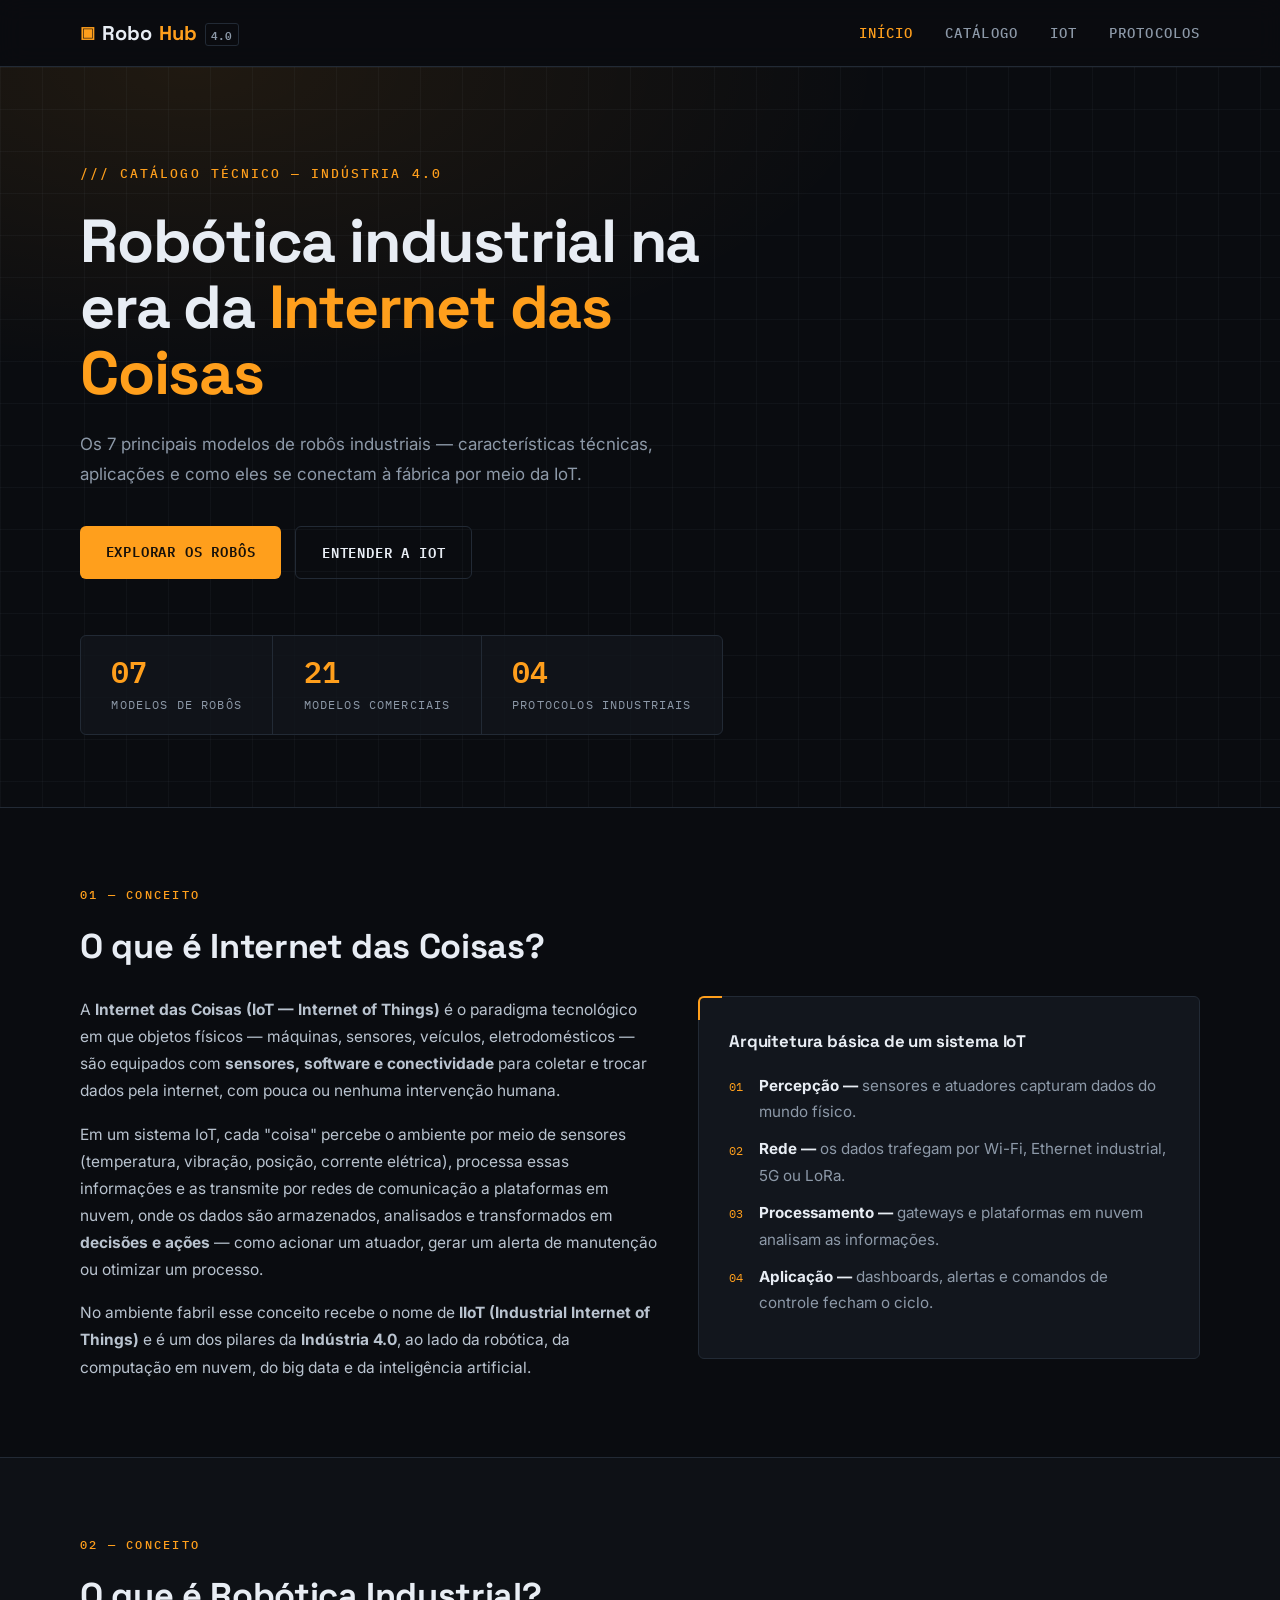
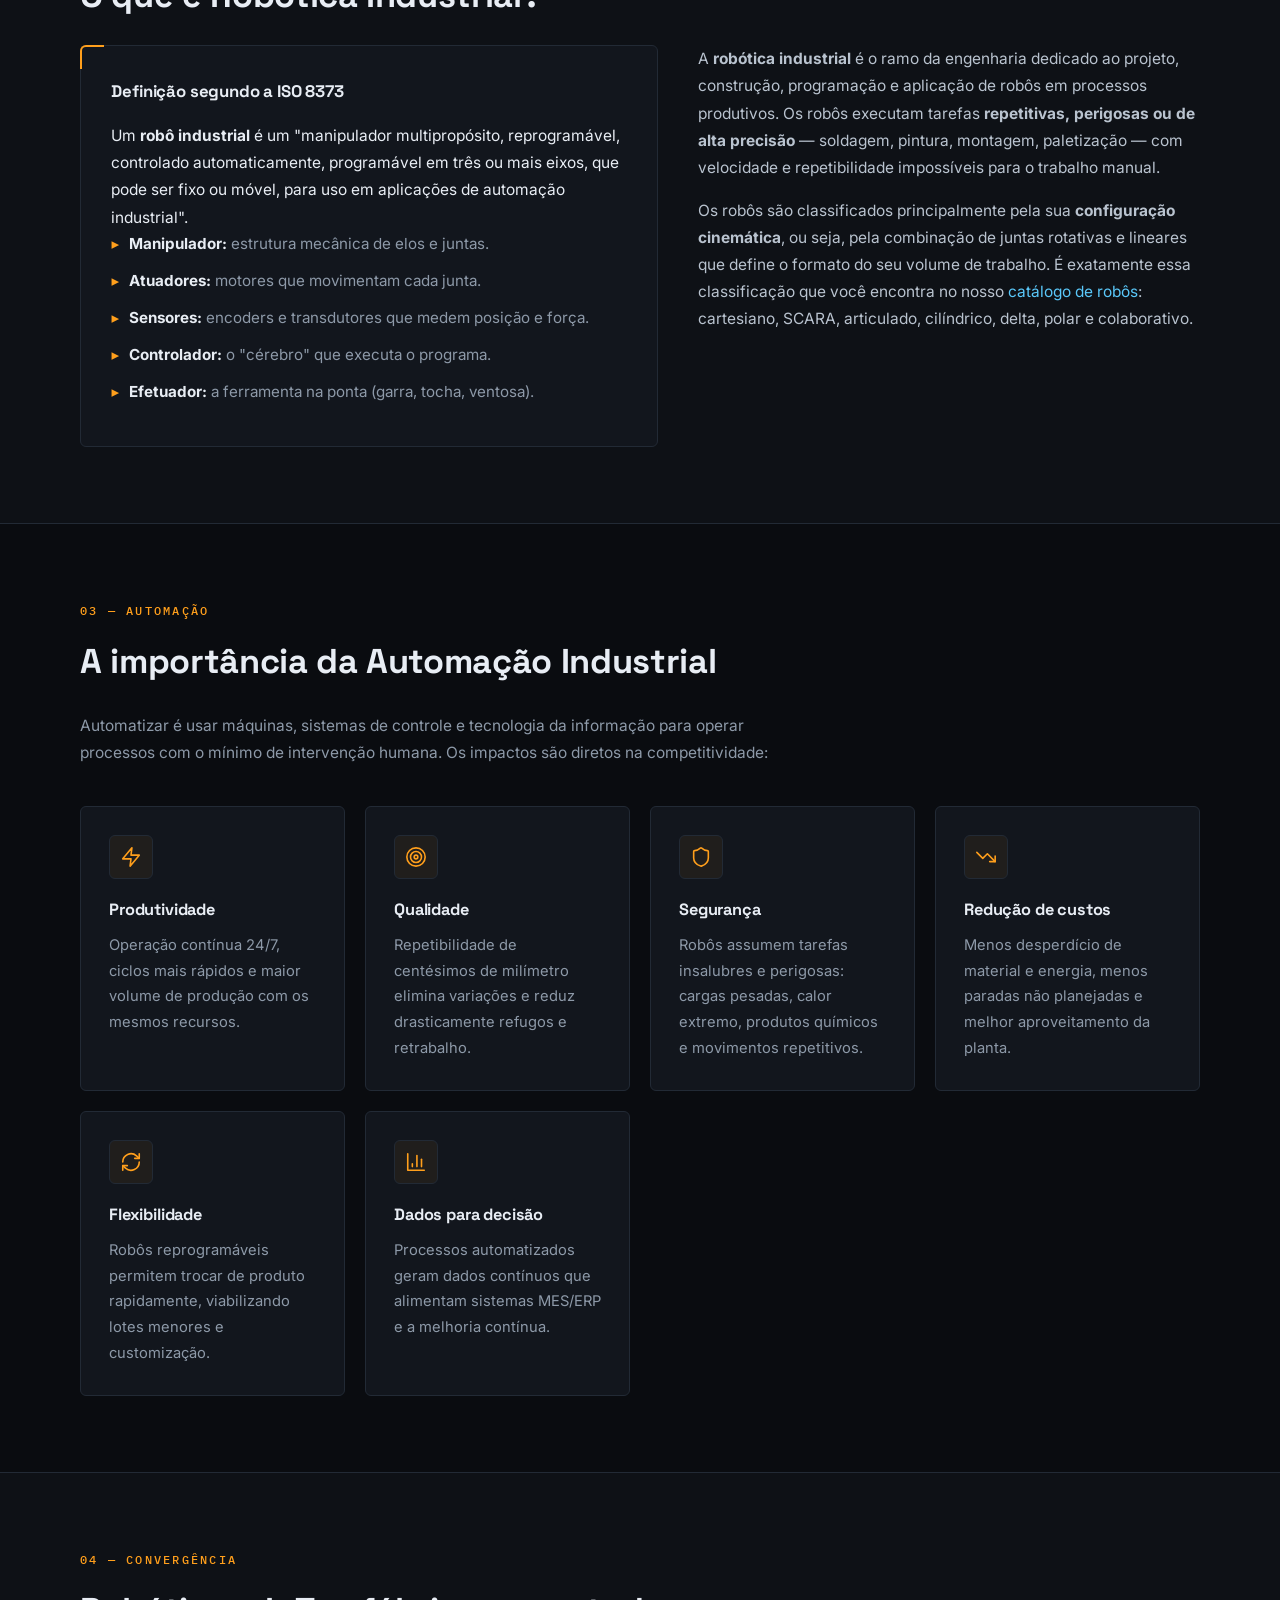
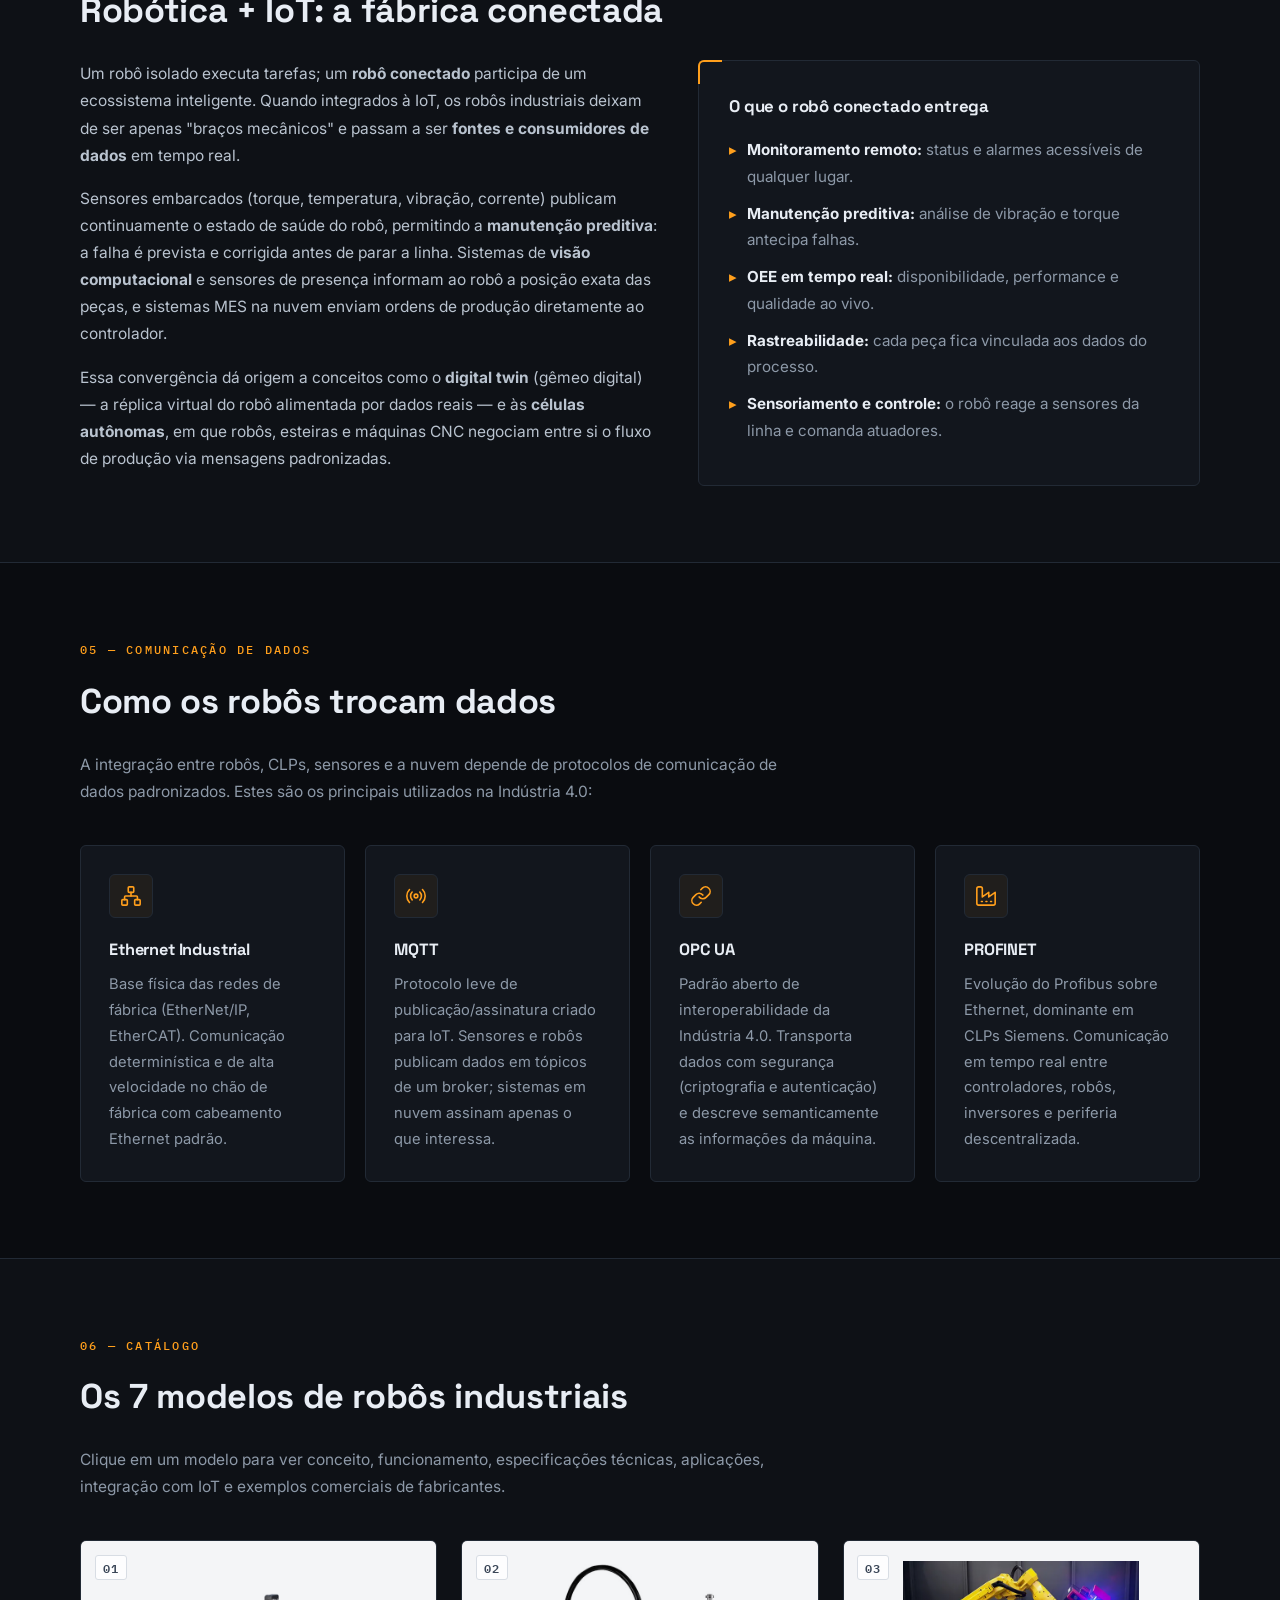
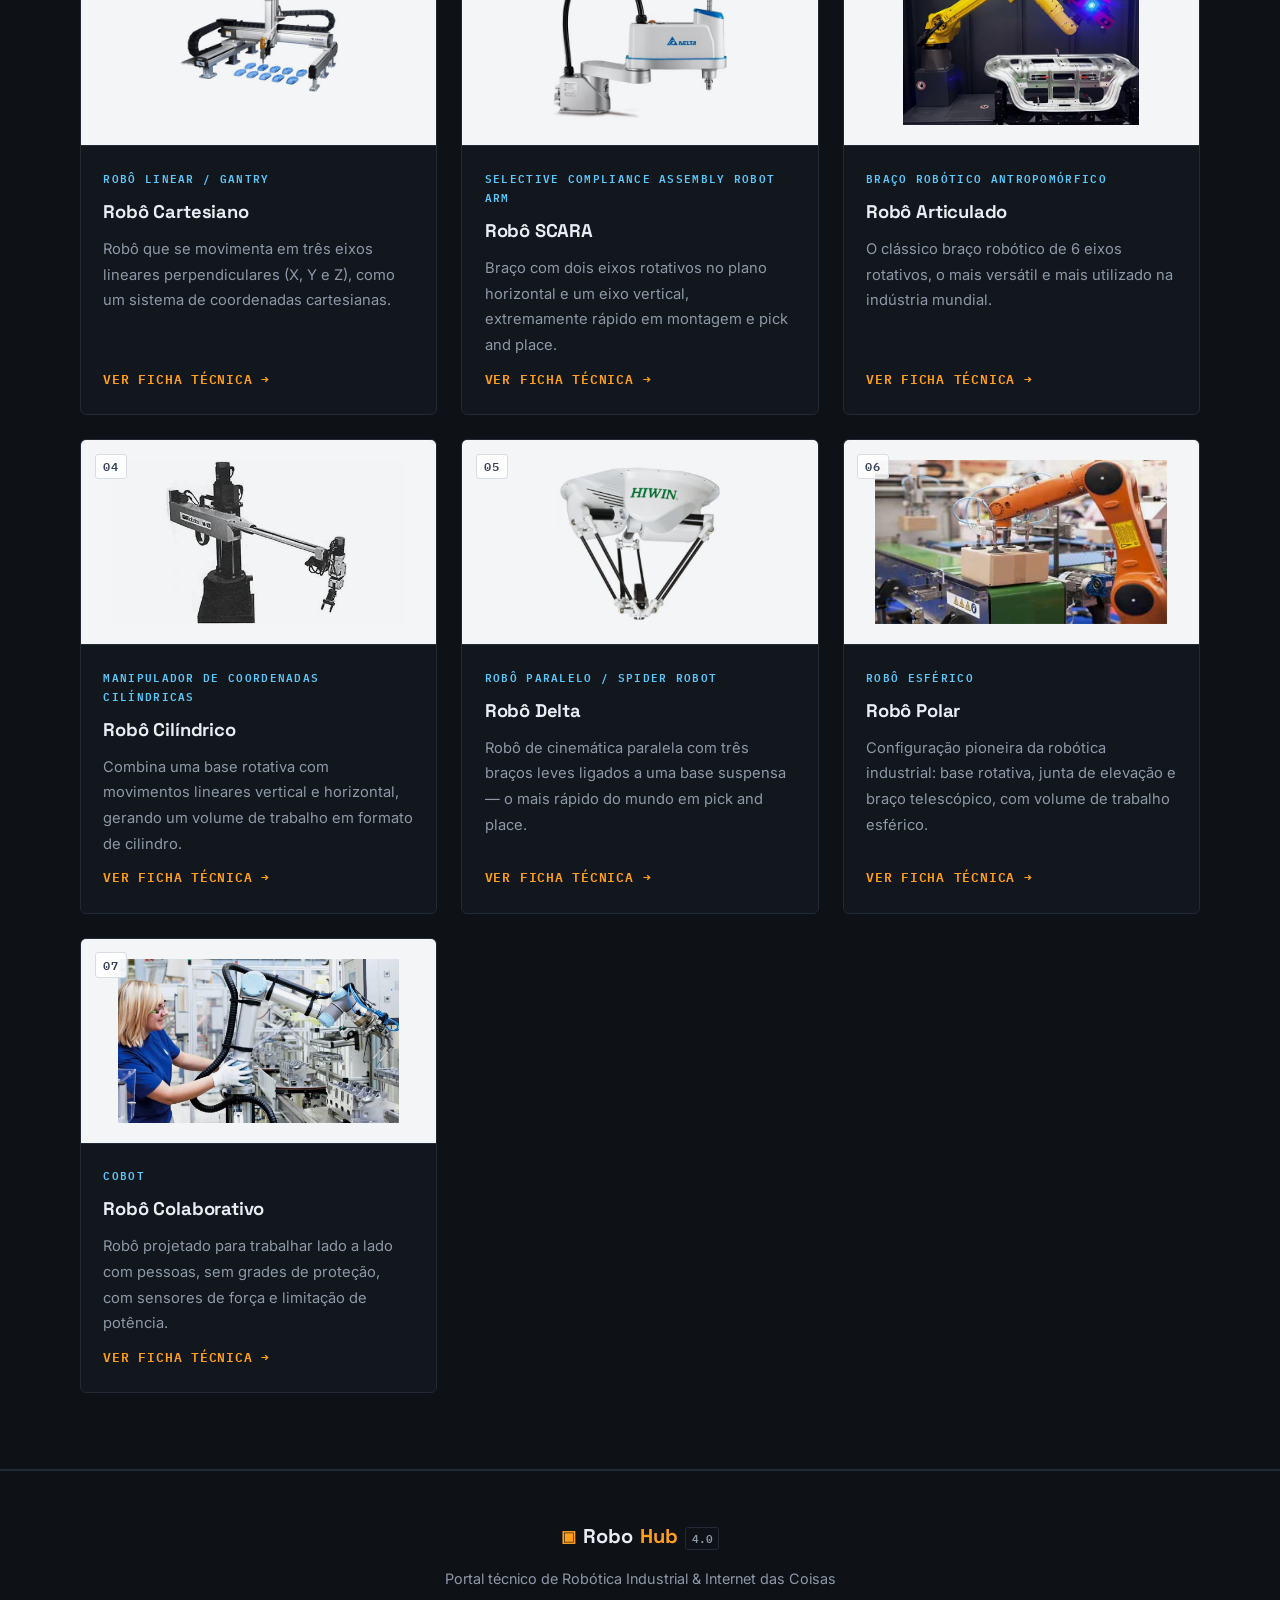
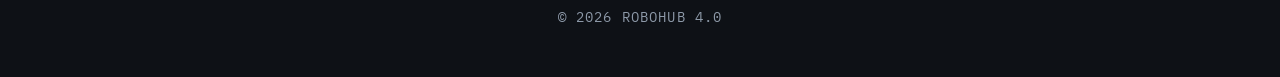
==== index.html @ 35e83444 "Add files via upload" ====
<!DOCTYPE html>
<html lang="pt-BR">
<head>
  <meta charset="UTF-8" />
  <meta name="viewport" content="width=device-width, initial-scale=1.0" />
  <meta name="description" content="Portal técnico e educativo sobre robôs industriais e Internet das Coisas (IoT) na Indústria 4.0." />
  <title>RoboHub 4.0 — Robótica Industrial &amp; IoT</title>
  <link rel="icon" href="data:image/svg+xml,<svg xmlns=%22http://www.w3.org/2000/svg%22 viewBox=%220 0 100 100%22><rect x=%2215%22 y=%2225%22 width=%2270%22 height=%2255%22 rx=%2210%22 fill=%22%23ff9f1c%22/><circle cx=%2238%22 cy=%2250%22 r=%228%22 fill=%22%230a0c10%22/><circle cx=%2262%22 cy=%2250%22 r=%228%22 fill=%22%230a0c10%22/><rect x=%2247%22 y=%2210%22 width=%226%22 height=%2215%22 fill=%22%23ff9f1c%22/></svg>" />
  <!-- Tipografia do projeto: Space Grotesk (títulos), Inter (texto), IBM Plex Mono (rótulos técnicos) -->
  <link rel="preconnect" href="https://fonts.googleapis.com" />
  <link rel="preconnect" href="https://fonts.gstatic.com" crossorigin />
  <link href="https://fonts.googleapis.com/css2?family=Space+Grotesk:wght@400;500;600;700&family=Inter:wght@400;500;600;700&family=IBM+Plex+Mono:wght@400;500;600&display=swap" rel="stylesheet" />
  <link rel="stylesheet" href="css/style.css" />
</head>
<body>

  <!-- ===== CABEÇALHO / MENU DE NAVEGAÇÃO ===== -->
  <header class="cabecalho">
    <nav class="nav container">
      <a href="index.html" class="logo"><span class="logo-marca">▣</span> Robo<span>Hub</span><em>4.0</em></a>

      <!-- Botão hambúrguer exibido apenas no mobile (controlado pelo JS) -->
      <button class="nav-toggle" id="navToggle" aria-label="Abrir menu" aria-expanded="false">
        <span></span><span></span><span></span>
      </button>

      <ul class="nav-lista" id="navLista">
        <li><a href="index.html" class="ativo">Início</a></li>
        <li><a href="robos.html">Catálogo</a></li>
        <li><a href="index.html#iot">IoT</a></li>
        <li><a href="index.html#protocolos">Protocolos</a></li>
      </ul>
    </nav>
  </header>

  <!-- ===== HERO ===== -->
  <section class="hero">
    <div class="container hero-conteudo revelar">
      <p class="hero-tag">/// catálogo técnico — indústria 4.0</p>
      <h1>Robótica industrial na era da <span>Internet das Coisas</span></h1>
      <p class="hero-texto">
        Os 7 principais modelos de robôs industriais — características técnicas,
        aplicações e como eles se conectam à fábrica por meio da IoT.
      </p>
      <div class="hero-botoes">
        <a href="robos.html" class="botao">Explorar os robôs</a>
        <a href="#iot" class="botao botao-vazado">Entender a IoT</a>
      </div>

      <!-- Contadores animados via JavaScript -->
      <div class="hero-numeros">
        <div class="numero-item">
          <strong><span class="contador" data-alvo="7">0</span></strong>
          <span>modelos de robôs</span>
        </div>
        <div class="numero-item">
          <strong><span class="contador" data-alvo="21">0</span></strong>
          <span>modelos comerciais</span>
        </div>
        <div class="numero-item">
          <strong><span class="contador" data-alvo="4">0</span></strong>
          <span>protocolos industriais</span>
        </div>
      </div>
    </div>
  </section>

  <main>
    <!-- ===== 1. CONCEITO DE IOT ===== -->
    <section class="secao" id="iot">
      <div class="container">
        <p class="kicker revelar">01 — conceito</p>
        <h2 class="secao-titulo revelar">O que é Internet das Coisas?</h2>
        <div class="grade-2 revelar">
          <div class="cartao-texto">
            <p>
              A <strong>Internet das Coisas (IoT — Internet of Things)</strong> é o paradigma
              tecnológico em que objetos físicos — máquinas, sensores, veículos, eletrodomésticos —
              são equipados com <strong>sensores, software e conectividade</strong> para coletar e
              trocar dados pela internet, com pouca ou nenhuma intervenção humana.
            </p>
            <p>
              Em um sistema IoT, cada "coisa" percebe o ambiente por meio de sensores
              (temperatura, vibração, posição, corrente elétrica), processa essas informações e as
              transmite por redes de comunicação a plataformas em nuvem, onde os dados são
              armazenados, analisados e transformados em <strong>decisões e ações</strong> — como
              acionar um atuador, gerar um alerta de manutenção ou otimizar um processo.
            </p>
            <p>
              No ambiente fabril esse conceito recebe o nome de <strong>IIoT (Industrial Internet
              of Things)</strong> e é um dos pilares da <strong>Indústria 4.0</strong>, ao lado da
              robótica, da computação em nuvem, do big data e da inteligência artificial.
            </p>
          </div>
          <div class="cartao-destaque">
            <h3>Arquitetura básica de um sistema IoT</h3>
            <ol class="lista-passos">
              <li><strong>Percepção —</strong> sensores e atuadores capturam dados do mundo físico.</li>
              <li><strong>Rede —</strong> os dados trafegam por Wi-Fi, Ethernet industrial, 5G ou LoRa.</li>
              <li><strong>Processamento —</strong> gateways e plataformas em nuvem analisam as informações.</li>
              <li><strong>Aplicação —</strong> dashboards, alertas e comandos de controle fecham o ciclo.</li>
            </ol>
          </div>
        </div>
      </div>
    </section>

    <!-- ===== 2. CONCEITO DE ROBÓTICA INDUSTRIAL ===== -->
    <section class="secao secao-alt" id="robotica">
      <div class="container">
        <p class="kicker revelar">02 — conceito</p>
        <h2 class="secao-titulo revelar">O que é Robótica Industrial?</h2>
        <div class="grade-2 revelar">
          <div class="cartao-destaque">
            <h3>Definição segundo a ISO 8373</h3>
            <p>
              Um <strong>robô industrial</strong> é um "manipulador multipropósito, reprogramável,
              controlado automaticamente, programável em três ou mais eixos, que pode ser fixo ou
              móvel, para uso em aplicações de automação industrial".
            </p>
            <ul class="lista-marcada">
              <li><strong>Manipulador:</strong> estrutura mecânica de elos e juntas.</li>
              <li><strong>Atuadores:</strong> motores que movimentam cada junta.</li>
              <li><strong>Sensores:</strong> encoders e transdutores que medem posição e força.</li>
              <li><strong>Controlador:</strong> o "cérebro" que executa o programa.</li>
              <li><strong>Efetuador:</strong> a ferramenta na ponta (garra, tocha, ventosa).</li>
            </ul>
          </div>
          <div class="cartao-texto">
            <p>
              A <strong>robótica industrial</strong> é o ramo da engenharia dedicado ao projeto,
              construção, programação e aplicação de robôs em processos produtivos. Os robôs
              executam tarefas <strong>repetitivas, perigosas ou de alta precisão</strong> —
              soldagem, pintura, montagem, paletização — com velocidade e repetibilidade
              impossíveis para o trabalho manual.
            </p>
            <p>
              Os robôs são classificados principalmente pela sua <strong>configuração
              cinemática</strong>, ou seja, pela combinação de juntas rotativas e lineares que
              define o formato do seu volume de trabalho. É exatamente essa classificação que
              você encontra no nosso <a href="robos.html">catálogo de robôs</a>: cartesiano,
              SCARA, articulado, cilíndrico, delta, polar e colaborativo.
            </p>
          </div>
        </div>
      </div>
    </section>

    <!-- ===== 3. IMPORTÂNCIA DA AUTOMAÇÃO INDUSTRIAL ===== -->
    <section class="secao" id="automacao">
      <div class="container">
        <p class="kicker revelar">03 — automação</p>
        <h2 class="secao-titulo revelar">A importância da Automação Industrial</h2>
        <p class="secao-subtitulo revelar">
          Automatizar é usar máquinas, sistemas de controle e tecnologia da informação para operar
          processos com o mínimo de intervenção humana. Os impactos são diretos na competitividade:
        </p>
        <div class="grade-cartoes revelar">
          <article class="cartao-icone">
            <div class="icone">
              <svg viewBox="0 0 24 24" fill="none" stroke="currentColor" stroke-width="1.75" stroke-linecap="round" stroke-linejoin="round"><path d="M13 2 3 14h9l-1 8 10-12h-9l1-8z"/></svg>
            </div>
            <h3>Produtividade</h3>
            <p>Operação contínua 24/7, ciclos mais rápidos e maior volume de produção com os mesmos recursos.</p>
          </article>
          <article class="cartao-icone">
            <div class="icone">
              <svg viewBox="0 0 24 24" fill="none" stroke="currentColor" stroke-width="1.75" stroke-linecap="round" stroke-linejoin="round"><circle cx="12" cy="12" r="10"/><circle cx="12" cy="12" r="6"/><circle cx="12" cy="12" r="2"/></svg>
            </div>
            <h3>Qualidade</h3>
            <p>Repetibilidade de centésimos de milímetro elimina variações e reduz drasticamente refugos e retrabalho.</p>
          </article>
          <article class="cartao-icone">
            <div class="icone">
              <svg viewBox="0 0 24 24" fill="none" stroke="currentColor" stroke-width="1.75" stroke-linecap="round" stroke-linejoin="round"><path d="M20 13c0 5-3.5 7.5-7.66 8.95a1 1 0 0 1-.67-.01C7.5 20.5 4 18 4 13V6a1 1 0 0 1 1-1c2 0 4.5-1.2 6.24-2.72a1.17 1.17 0 0 1 1.52 0C14.51 3.81 17 5 19 5a1 1 0 0 1 1 1z"/></svg>
            </div>
            <h3>Segurança</h3>
            <p>Robôs assumem tarefas insalubres e perigosas: cargas pesadas, calor extremo, produtos químicos e movimentos repetitivos.</p>
          </article>
          <article class="cartao-icone">
            <div class="icone">
              <svg viewBox="0 0 24 24" fill="none" stroke="currentColor" stroke-width="1.75" stroke-linecap="round" stroke-linejoin="round"><polyline points="22 17 13.5 8.5 8.5 13.5 2 7"/><polyline points="16 17 22 17 22 11"/></svg>
            </div>
            <h3>Redução de custos</h3>
            <p>Menos desperdício de material e energia, menos paradas não planejadas e melhor aproveitamento da planta.</p>
          </article>
          <article class="cartao-icone">
            <div class="icone">
              <svg viewBox="0 0 24 24" fill="none" stroke="currentColor" stroke-width="1.75" stroke-linecap="round" stroke-linejoin="round"><path d="M3 12a9 9 0 0 1 15-6.7L21 8"/><path d="M21 3v5h-5"/><path d="M21 12a9 9 0 0 1-15 6.7L3 16"/><path d="M3 21v-5h5"/></svg>
            </div>
            <h3>Flexibilidade</h3>
            <p>Robôs reprogramáveis permitem trocar de produto rapidamente, viabilizando lotes menores e customização.</p>
          </article>
          <article class="cartao-icone">
            <div class="icone">
              <svg viewBox="0 0 24 24" fill="none" stroke="currentColor" stroke-width="1.75" stroke-linecap="round" stroke-linejoin="round"><path d="M3 3v18h18"/><path d="M18 17V9"/><path d="M13 17V5"/><path d="M8 17v-3"/></svg>
            </div>
            <h3>Dados para decisão</h3>
            <p>Processos automatizados geram dados contínuos que alimentam sistemas MES/ERP e a melhoria contínua.</p>
          </article>
        </div>
      </div>
    </section>

    <!-- ===== 4. RELAÇÃO ROBÓTICA × IOT ===== -->
    <section class="secao secao-alt" id="relacao">
      <div class="container">
        <p class="kicker revelar">04 — convergência</p>
        <h2 class="secao-titulo revelar">Robótica + IoT: a fábrica conectada</h2>
        <div class="grade-2 revelar">
          <div class="cartao-texto">
            <p>
              Um robô isolado executa tarefas; um <strong>robô conectado</strong> participa de um
              ecossistema inteligente. Quando integrados à IoT, os robôs industriais deixam de ser
              apenas "braços mecânicos" e passam a ser <strong>fontes e consumidores de dados</strong>
              em tempo real.
            </p>
            <p>
              Sensores embarcados (torque, temperatura, vibração, corrente) publicam continuamente
              o estado de saúde do robô, permitindo a <strong>manutenção preditiva</strong>:
              a falha é prevista e corrigida antes de parar a linha. Sistemas de
              <strong>visão computacional</strong> e sensores de presença informam ao robô a
              posição exata das peças, e sistemas MES na nuvem enviam ordens de produção
              diretamente ao controlador.
            </p>
            <p>
              Essa convergência dá origem a conceitos como o <strong>digital twin</strong>
              (gêmeo digital) — a réplica virtual do robô alimentada por dados reais — e às
              <strong>células autônomas</strong>, em que robôs, esteiras e máquinas CNC negociam
              entre si o fluxo de produção via mensagens padronizadas.
            </p>
          </div>
          <div class="cartao-destaque">
            <h3>O que o robô conectado entrega</h3>
            <ul class="lista-marcada">
              <li><strong>Monitoramento remoto:</strong> status e alarmes acessíveis de qualquer lugar.</li>
              <li><strong>Manutenção preditiva:</strong> análise de vibração e torque antecipa falhas.</li>
              <li><strong>OEE em tempo real:</strong> disponibilidade, performance e qualidade ao vivo.</li>
              <li><strong>Rastreabilidade:</strong> cada peça fica vinculada aos dados do processo.</li>
              <li><strong>Sensoriamento e controle:</strong> o robô reage a sensores da linha e comanda atuadores.</li>
            </ul>
          </div>
        </div>
      </div>
    </section>

    <!-- ===== PROTOCOLOS DE COMUNICAÇÃO INDUSTRIAL (Capacidade C4) ===== -->
    <section class="secao" id="protocolos">
      <div class="container">
        <p class="kicker revelar">05 — comunicação de dados</p>
        <h2 class="secao-titulo revelar">Como os robôs trocam dados</h2>
        <p class="secao-subtitulo revelar">
          A integração entre robôs, CLPs, sensores e a nuvem depende de protocolos de comunicação
          de dados padronizados. Estes são os principais utilizados na Indústria 4.0:
        </p>
        <div class="grade-cartoes revelar">
          <article class="cartao-icone">
            <div class="icone">
              <svg viewBox="0 0 24 24" fill="none" stroke="currentColor" stroke-width="1.75" stroke-linecap="round" stroke-linejoin="round"><rect x="16" y="16" width="6" height="6" rx="1"/><rect x="2" y="16" width="6" height="6" rx="1"/><rect x="9" y="2" width="6" height="6" rx="1"/><path d="M5 16v-3a1 1 0 0 1 1-1h12a1 1 0 0 1 1 1v3"/><path d="M12 12V8"/></svg>
            </div>
            <h3>Ethernet Industrial</h3>
            <p>Base física das redes de fábrica (EtherNet/IP, EtherCAT). Comunicação determinística e de alta velocidade no chão de fábrica com cabeamento Ethernet padrão.</p>
          </article>
          <article class="cartao-icone">
            <div class="icone">
              <svg viewBox="0 0 24 24" fill="none" stroke="currentColor" stroke-width="1.75" stroke-linecap="round" stroke-linejoin="round"><circle cx="12" cy="12" r="2"/><path d="M4.9 19.1C1 15.2 1 8.8 4.9 4.9"/><path d="M7.8 16.2c-2.3-2.3-2.3-6.1 0-8.5"/><path d="M16.2 7.8c2.3 2.3 2.3 6.1 0 8.5"/><path d="M19.1 4.9C23 8.8 23 15.2 19.1 19.1"/></svg>
            </div>
            <h3>MQTT</h3>
            <p>Protocolo leve de publicação/assinatura criado para IoT. Sensores e robôs publicam dados em tópicos de um broker; sistemas em nuvem assinam apenas o que interessa.</p>
          </article>
          <article class="cartao-icone">
            <div class="icone">
              <svg viewBox="0 0 24 24" fill="none" stroke="currentColor" stroke-width="1.75" stroke-linecap="round" stroke-linejoin="round"><path d="M10 13a5 5 0 0 0 7.54.54l3-3a5 5 0 0 0-7.07-7.07l-1.72 1.71"/><path d="M14 11a5 5 0 0 0-7.54-.54l-3 3a5 5 0 0 0 7.07 7.07l1.71-1.71"/></svg>
            </div>
            <h3>OPC UA</h3>
            <p>Padrão aberto de interoperabilidade da Indústria 4.0. Transporta dados com segurança (criptografia e autenticação) e descreve semanticamente as informações da máquina.</p>
          </article>
          <article class="cartao-icone">
            <div class="icone">
              <svg viewBox="0 0 24 24" fill="none" stroke="currentColor" stroke-width="1.75" stroke-linecap="round" stroke-linejoin="round"><path d="M2 20a2 2 0 0 0 2 2h16a2 2 0 0 0 2-2V8l-7 5V8l-7 5V4a2 2 0 0 0-2-2H4a2 2 0 0 0-2 2Z"/><path d="M17 18h1"/><path d="M12 18h1"/><path d="M7 18h1"/></svg>
            </div>
            <h3>PROFINET</h3>
            <p>Evolução do Profibus sobre Ethernet, dominante em CLPs Siemens. Comunicação em tempo real entre controladores, robôs, inversores e periferia descentralizada.</p>
          </article>
        </div>
      </div>
    </section>

    <!-- ===== PRÉVIA DO CATÁLOGO ===== -->
    <section class="secao secao-alt" id="previa">
      <div class="container">
        <p class="kicker revelar">06 — catálogo</p>
        <h2 class="secao-titulo revelar">Os 7 modelos de robôs industriais</h2>
        <p class="secao-subtitulo revelar">
          Clique em um modelo para ver conceito, funcionamento, especificações técnicas,
          aplicações, integração com IoT e exemplos comerciais de fabricantes.
        </p>
        <!-- A grade abaixo é preenchida dinamicamente pelo JavaScript (js/catalogo.js) -->
        <div class="grade-robos revelar" id="gradeRobos"></div>
      </div>
    </section>
  </main>

  <!-- ===== RODAPÉ ===== -->
  <footer class="rodape">
    <div class="container rodape-conteudo">
      <a href="index.html" class="logo"><span class="logo-marca">▣</span> Robo<span>Hub</span><em>4.0</em></a>
      <p>Portal técnico de Robótica Industrial &amp; Internet das Coisas</p>
      <p class="rodape-copy">© <span id="anoAtual"></span> RoboHub 4.0</p>
    </div>
  </footer>

  <!-- Scripts: dados + comportamento geral + renderização do catálogo -->
  <script src="js/dados-robos.js"></script>
  <script src="js/main.js"></script>
  <script src="js/catalogo.js"></script>
</body>
</html>
---- css/style.css ----
/* ============================================================
   STYLE.CSS — RoboHub 4.0
   Tema técnico-industrial (blueprint escuro).
   Tipografia: Space Grotesk (títulos) · Inter (texto) ·
               IBM Plex Mono (rótulos técnicos)
   Organização:
   1. Variáveis e reset
   2. Elementos base (tipografia, container, botões)
   3. Cabeçalho e menu de navegação (responsivo)
   4. Hero da página inicial
   5. Seções e cartões de conteúdo
   6. Catálogo de robôs (cards e busca)
   7. Página de detalhe do robô (abas e modelos)
   8. Rodapé
   9. Animações
   10. Media queries (responsividade)
   ============================================================ */

/* ---------- 1. VARIÁVEIS E RESET ---------- */
:root {
  /* Paleta industrial escura */
  --cor-fundo: #0a0c10;
  --cor-fundo-alt: #0e1116;
  --cor-superficie: #12161d;
  --cor-borda: #222a35;
  --cor-primaria: #ff9f1c;      /* laranja industrial */
  --cor-primaria-forte: #e88a00;
  --cor-secundaria: #5ac8fa;    /* azul técnico (usado com moderação) */
  --cor-texto: #e8edf4;
  --cor-texto-suave: #8d99a8;

  /* Fontes */
  --fonte-titulo: "Space Grotesk", sans-serif;
  --fonte-texto: "Inter", system-ui, sans-serif;
  --fonte-mono: "IBM Plex Mono", monospace;

  --raio: 6px;                  /* cantos discretos, visual técnico */
  --transicao: 0.22s ease;
  --largura-max: 1120px;
}

* {
  margin: 0;
  padding: 0;
  box-sizing: border-box;
}

html {
  scroll-behavior: smooth; /* rolagem suave nos links de âncora */
}

body {
  font-family: var(--fonte-texto);
  background: var(--cor-fundo);
  color: var(--cor-texto);
  line-height: 1.75;
  font-size: 15.5px;
}

h1, h2, h3, h4 {
  font-family: var(--fonte-titulo);
  letter-spacing: -0.01em;
}

img {
  max-width: 100%;
  display: block;
}

a {
  color: var(--cor-secundaria);
  text-decoration: none;
}

ul, ol {
  list-style-position: inside;
}

/* ---------- 2. ELEMENTOS BASE ---------- */
.container {
  width: min(100% - 2.5rem, var(--largura-max));
  margin-inline: auto;
}

.centro {
  text-align: center;
}

/* Rótulo técnico numerado acima dos títulos de seção */
.kicker {
  font-family: var(--fonte-mono);
  font-size: 0.78rem;
  font-weight: 500;
  text-transform: uppercase;
  letter-spacing: 0.18em;
  color: var(--cor-primaria);
  margin-bottom: 0.6rem;
}

/* Botões reutilizáveis — retangulares, com rótulo em mono */
.botao {
  display: inline-block;
  font-family: var(--fonte-mono);
  font-size: 0.85rem;
  font-weight: 600;
  text-transform: uppercase;
  letter-spacing: 0.06em;
  background: var(--cor-primaria);
  color: #17110a;
  padding: 0.85rem 1.6rem;
  border-radius: var(--raio);
  transition: background var(--transicao), transform var(--transicao), border-color var(--transicao);
}

.botao:hover {
  background: var(--cor-primaria-forte);
  transform: translateY(-2px);
}

.botao-vazado {
  background: transparent;
  color: var(--cor-texto);
  border: 1px solid var(--cor-borda);
}

.botao-vazado:hover {
  background: var(--cor-superficie);
  border-color: var(--cor-primaria);
}

/* ---------- 3. CABEÇALHO E MENU ---------- */
.cabecalho {
  position: sticky;
  top: 0;
  z-index: 50;
  background: rgba(10, 12, 16, 0.9);
  backdrop-filter: blur(12px);
  border-bottom: 1px solid var(--cor-borda);
}

.nav {
  display: flex;
  align-items: center;
  justify-content: space-between;
  min-height: 66px;
}

.logo {
  font-family: var(--fonte-titulo);
  font-size: 1.25rem;
  font-weight: 700;
  color: var(--cor-texto);
  display: inline-flex;
  align-items: baseline;
  gap: 0.45rem;
}

.logo span:not(.logo-marca) {
  color: var(--cor-primaria);
}

.logo-marca {
  color: var(--cor-primaria);
  font-size: 1rem;
  align-self: center;
}

.logo em {
  font-family: var(--fonte-mono);
  font-style: normal;
  font-size: 0.7rem;
  font-weight: 600;
  color: var(--cor-texto-suave);
  border: 1px solid var(--cor-borda);
  border-radius: 3px;
  padding: 0.05rem 0.35rem;
}

.nav-lista {
  display: flex;
  gap: 2rem;
  list-style: none;
}

.nav-lista a {
  font-family: var(--fonte-mono);
  color: var(--cor-texto-suave);
  font-weight: 500;
  font-size: 0.85rem;
  text-transform: uppercase;
  letter-spacing: 0.08em;
  transition: color var(--transicao);
}

.nav-lista a:hover,
.nav-lista a.ativo {
  color: var(--cor-primaria);
}

/* Botão hambúrguer — escondido no desktop, exibido no mobile */
.nav-toggle {
  display: none;
  flex-direction: column;
  gap: 5px;
  background: none;
  border: none;
  cursor: pointer;
  padding: 6px;
}

.nav-toggle span {
  width: 24px;
  height: 2px;
  background: var(--cor-texto);
  transition: transform var(--transicao), opacity var(--transicao);
}

/* Hambúrguer vira um "X" quando o menu está aberto */
.nav-toggle.ativo span:nth-child(1) { transform: translateY(7px) rotate(45deg); }
.nav-toggle.ativo span:nth-child(2) { opacity: 0; }
.nav-toggle.ativo span:nth-child(3) { transform: translateY(-7px) rotate(-45deg); }

/* ---------- 4. HERO ---------- */
.hero {
  padding: 6rem 0 4.5rem;
  border-bottom: 1px solid var(--cor-borda);
  /* Malha quadriculada estilo prancheta técnica (blueprint) */
  background-image:
    linear-gradient(rgba(141, 153, 168, 0.055) 1px, transparent 1px),
    linear-gradient(90deg, rgba(141, 153, 168, 0.055) 1px, transparent 1px),
    radial-gradient(ellipse 90% 70% at 15% 0%, rgba(255, 159, 28, 0.09), transparent 60%);
  background-size: 42px 42px, 42px 42px, 100% 100%;
}

.hero-tag {
  font-family: var(--fonte-mono);
  font-size: 0.8rem;
  font-weight: 500;
  text-transform: uppercase;
  letter-spacing: 0.16em;
  color: var(--cor-primaria);
  margin-bottom: 1.5rem;
}

.hero h1 {
  font-size: clamp(2.1rem, 5.5vw, 3.8rem);
  font-weight: 700;
  line-height: 1.08;
  max-width: 18ch;
  letter-spacing: -0.02em;
}

.hero h1 span {
  color: var(--cor-primaria);
}

.hero-texto {
  color: var(--cor-texto-suave);
  max-width: 54ch;
  margin: 1.5rem 0 2.25rem;
  font-size: 1.06rem;
}

.hero-botoes {
  display: flex;
  gap: 0.9rem;
  flex-wrap: wrap;
}

/* Contadores animados — estilo painel de instrumentação */
.hero-numeros {
  display: inline-flex;
  margin-top: 3.5rem;
  border: 1px solid var(--cor-borda);
  border-radius: var(--raio);
  background: rgba(18, 22, 29, 0.75);
  overflow: hidden;
}

.numero-item {
  padding: 1.1rem 1.9rem;
}

.numero-item + .numero-item {
  border-left: 1px solid var(--cor-borda);
}

.numero-item strong {
  display: block;
  font-family: var(--fonte-mono);
  font-size: 1.9rem;
  font-weight: 600;
  color: var(--cor-primaria);
  line-height: 1.2;
}

.numero-item > span {
  font-family: var(--fonte-mono);
  color: var(--cor-texto-suave);
  font-size: 0.72rem;
  text-transform: uppercase;
  letter-spacing: 0.1em;
}

/* ---------- 5. SEÇÕES E CARTÕES ---------- */
.secao {
  padding: 4.75rem 0;
}

.secao-alt {
  background: var(--cor-fundo-alt);
  border-top: 1px solid var(--cor-borda);
  border-bottom: 1px solid var(--cor-borda);
}

.pagina-topo {
  padding-top: 3rem;
}

.secao-titulo {
  font-size: clamp(1.5rem, 3.5vw, 2.15rem);
  font-weight: 700;
  margin-bottom: 1.25rem;
}

.secao-subtitulo {
  color: var(--cor-texto-suave);
  max-width: 72ch;
  margin-bottom: 2.5rem;
}

/* Grade de duas colunas usada nas seções conceituais */
.grade-2 {
  display: grid;
  grid-template-columns: 1.15fr 1fr;
  gap: 2.5rem;
  align-items: start;
}

.cartao-texto p + p {
  margin-top: 1rem;
}

.cartao-texto p {
  color: #b9c3cf;
}

.cartao-destaque {
  background: var(--cor-superficie);
  border: 1px solid var(--cor-borda);
  border-radius: var(--raio);
  padding: 1.9rem;
  position: relative;
}

/* Marcação de canto estilo desenho técnico */
.cartao-destaque::before {
  content: "";
  position: absolute;
  top: -1px;
  left: -1px;
  width: 22px;
  height: 22px;
  border-top: 2px solid var(--cor-primaria);
  border-left: 2px solid var(--cor-primaria);
  border-top-left-radius: var(--raio);
}

.cartao-destaque h3 {
  margin-bottom: 1rem;
  font-size: 1.05rem;
}

.lista-passos,
.lista-marcada {
  list-style: none;
}

.lista-passos li,
.lista-marcada li {
  margin-bottom: 0.65rem;
  color: var(--cor-texto-suave);
  padding-left: 1.1rem;
  position: relative;
  font-size: 0.95rem;
}

/* Marcador customizado em vez do bullet padrão */
.lista-marcada li::before,
.lista-passos li::before {
  content: "▸";
  position: absolute;
  left: 0;
  color: var(--cor-primaria);
}

.lista-passos {
  counter-reset: passo;
}

.lista-passos li::before {
  counter-increment: passo;
  content: counter(passo, decimal-leading-zero);
  font-family: var(--fonte-mono);
  font-size: 0.75rem;
  top: 0.2rem;
}

.lista-passos li {
  padding-left: 1.9rem;
}

.lista-marcada li strong,
.lista-passos li strong {
  color: var(--cor-texto);
}

/* Grade de cartões com ícone (automação e protocolos) */
.grade-cartoes {
  display: grid;
  grid-template-columns: repeat(auto-fit, minmax(240px, 1fr));
  gap: 1.25rem;
}

.cartao-icone {
  background: var(--cor-superficie);
  border: 1px solid var(--cor-borda);
  border-radius: var(--raio);
  padding: 1.75rem;
  transition: transform var(--transicao), border-color var(--transicao);
}

.cartao-icone:hover {
  transform: translateY(-5px);
  border-color: rgba(255, 159, 28, 0.55);
}

/* Ícones SVG dentro de uma moldura quadrada */
.cartao-icone .icone {
  width: 44px;
  height: 44px;
  display: flex;
  align-items: center;
  justify-content: center;
  border: 1px solid var(--cor-borda);
  border-radius: var(--raio);
  color: var(--cor-primaria);
  margin-bottom: 1.1rem;
  background: rgba(255, 159, 28, 0.06);
}

.cartao-icone .icone svg {
  width: 22px;
  height: 22px;
}

.cartao-icone h3 {
  margin-bottom: 0.5rem;
  font-size: 1.02rem;
}

.cartao-icone p {
  color: var(--cor-texto-suave);
  font-size: 0.92rem;
}

/* ---------- 6. CATÁLOGO DE ROBÔS ---------- */
.busca-caixa {
  margin-bottom: 2.5rem;
}

#campoBusca {
  width: 100%;
  max-width: 540px;
  padding: 0.9rem 1.2rem;
  border-radius: var(--raio);
  border: 1px solid var(--cor-borda);
  background: var(--cor-superficie);
  color: var(--cor-texto);
  font-family: var(--fonte-mono);
  font-size: 0.92rem;
  outline: none;
  transition: border-color var(--transicao);
}

#campoBusca::placeholder {
  color: var(--cor-texto-suave);
}

#campoBusca:focus {
  border-color: var(--cor-primaria);
}

.grade-robos {
  display: grid;
  grid-template-columns: repeat(auto-fill, minmax(300px, 1fr));
  gap: 1.5rem;
}

.card-robo {
  display: flex;
  flex-direction: column;
  background: var(--cor-superficie);
  border: 1px solid var(--cor-borda);
  border-radius: var(--raio);
  overflow: hidden;
  color: var(--cor-texto);
  position: relative;
  transition: transform var(--transicao), border-color var(--transicao), box-shadow var(--transicao);
}

.card-robo:hover {
  transform: translateY(-5px);
  border-color: rgba(255, 159, 28, 0.55);
  box-shadow: 0 22px 44px rgba(0, 0, 0, 0.4);
}

/* Índice numerado do card (01–07) */
.card-robo-indice {
  position: absolute;
  top: 0.85rem;
  left: 0.85rem;
  z-index: 2;
  font-family: var(--fonte-mono);
  font-size: 0.72rem;
  font-weight: 600;
  letter-spacing: 0.08em;
  color: #3a4657;
  background: rgba(255, 255, 255, 0.85);
  border: 1px solid #d8dde4;
  border-radius: 3px;
  padding: 0.1rem 0.45rem;
}

.card-robo-imagem {
  background: #f4f5f7; /* fundo claro para destacar as imagens dos robôs */
  height: 205px;
  display: flex;
  align-items: center;
  justify-content: center;
  padding: 1.25rem;
  border-bottom: 1px solid var(--cor-borda);
}

.card-robo-imagem img {
  max-height: 100%;
  object-fit: contain;
  mix-blend-mode: multiply; /* integra as imagens ao fundo claro */
  transition: transform var(--transicao);
}

.card-robo:hover .card-robo-imagem img {
  transform: scale(1.05);
}

.card-robo-corpo {
  padding: 1.35rem 1.4rem 1.5rem;
  display: flex;
  flex-direction: column;
  gap: 0.55rem;
  flex: 1;
}

.card-robo-tag {
  font-family: var(--fonte-mono);
  font-size: 0.68rem;
  font-weight: 600;
  text-transform: uppercase;
  letter-spacing: 0.12em;
  color: var(--cor-secundaria);
}

.card-robo-corpo h3 {
  font-size: 1.15rem;
}

.card-robo-corpo p {
  color: var(--cor-texto-suave);
  font-size: 0.92rem;
  flex: 1;
}

.card-robo-link {
  font-family: var(--fonte-mono);
  color: var(--cor-primaria);
  font-weight: 600;
  font-size: 0.8rem;
  text-transform: uppercase;
  letter-spacing: 0.06em;
}

.sem-resultados {
  text-align: center;
  color: var(--cor-texto-suave);
  font-family: var(--fonte-mono);
  font-size: 0.95rem;
  padding: 3rem 0;
}

/* ---------- 7. PÁGINA DE DETALHE DO ROBÔ ---------- */
.breadcrumb {
  font-family: var(--fonte-mono);
  color: var(--cor-texto-suave);
  font-size: 0.8rem;
  text-transform: uppercase;
  letter-spacing: 0.06em;
  margin-bottom: 2rem;
}

.robo-hero {
  display: grid;
  grid-template-columns: 380px 1fr;
  gap: 2.5rem;
  align-items: center;
  margin-bottom: 3rem;
}

.robo-hero-imagem {
  background: #f4f5f7;
  border: 1px solid var(--cor-borda);
  border-radius: var(--raio);
  padding: 1.5rem;
  display: flex;
  align-items: center;
  justify-content: center;
  min-height: 280px;
}

.robo-hero-imagem img {
  max-height: 300px;
  object-fit: contain;
  mix-blend-mode: multiply;
}

.robo-hero-texto h1 {
  font-size: clamp(1.8rem, 4vw, 2.7rem);
  margin: 0.6rem 0 0.8rem;
}

.robo-hero-texto p {
  color: var(--cor-texto-suave);
  font-size: 1.05rem;
  max-width: 55ch;
}

/* Abas (tabs) da ficha técnica */
.abas {
  background: var(--cor-superficie);
  border: 1px solid var(--cor-borda);
  border-radius: var(--raio);
  overflow: hidden;
  margin-bottom: 3.5rem;
}

.abas-botoes {
  display: flex;
  flex-wrap: wrap;
  border-bottom: 1px solid var(--cor-borda);
  background: var(--cor-fundo-alt);
}

.aba-botao {
  background: none;
  border: none;
  font-family: var(--fonte-mono);
  color: var(--cor-texto-suave);
  font-size: 0.82rem;
  font-weight: 600;
  text-transform: uppercase;
  letter-spacing: 0.05em;
  padding: 1rem 1.3rem;
  cursor: pointer;
  border-bottom: 2px solid transparent;
  transition: color var(--transicao), border-color var(--transicao);
}

.aba-botao:hover {
  color: var(--cor-texto);
}

.aba-botao.ativo {
  color: var(--cor-primaria);
  border-bottom-color: var(--cor-primaria);
}

.aba-painel {
  display: none; /* painéis escondidos por padrão... */
  padding: 2rem;
  animation: aparecer 0.35s ease;
}

.aba-painel.ativo {
  display: block; /* ...apenas o ativo é exibido */
}

.aba-painel h2 {
  font-size: 1.2rem;
  margin-bottom: 1rem;
}

.aba-painel p {
  color: #b9c3cf;
  max-width: 90ch;
}

/* Modelos comerciais */
.modelos-titulo {
  margin-bottom: 2rem;
}

.grade-modelos {
  display: grid;
  grid-template-columns: repeat(auto-fit, minmax(280px, 1fr));
  gap: 1.25rem;
  margin-bottom: 3.5rem;
}

.card-modelo {
  background: var(--cor-superficie);
  border: 1px solid var(--cor-borda);
  border-radius: var(--raio);
  padding: 1.6rem;
  position: relative;
  transition: transform var(--transicao), border-color var(--transicao);
}

.card-modelo::before {
  content: "";
  position: absolute;
  top: -1px;
  left: -1px;
  width: 22px;
  height: 22px;
  border-top: 2px solid var(--cor-secundaria);
  border-left: 2px solid var(--cor-secundaria);
  border-top-left-radius: var(--raio);
}

.card-modelo:hover {
  transform: translateY(-4px);
  border-color: rgba(90, 200, 250, 0.5);
}

.card-modelo h4 {
  font-size: 1.1rem;
  margin-bottom: 0.2rem;
}

.card-modelo-fabricante {
  font-family: var(--fonte-mono);
  color: var(--cor-secundaria);
  font-size: 0.74rem;
  font-weight: 600;
  text-transform: uppercase;
  letter-spacing: 0.08em;
  margin-bottom: 0.8rem;
}

.card-modelo p {
  color: var(--cor-texto-suave);
  font-size: 0.92rem;
}

/* Navegação anterior/próximo entre robôs */
.robo-navegacao {
  display: flex;
  justify-content: space-between;
  gap: 1rem;
  flex-wrap: wrap;
}

/* ---------- 8. RODAPÉ ---------- */
.rodape {
  border-top: 1px solid var(--cor-borda);
  background: var(--cor-fundo-alt);
  padding: 3rem 0;
  text-align: center;
}

.rodape-conteudo .logo {
  justify-content: center;
  display: inline-flex;
  margin-bottom: 0.75rem;
}

.rodape-conteudo p {
  color: var(--cor-texto-suave);
  font-size: 0.9rem;
}

.rodape-copy {
  font-family: var(--fonte-mono);
  font-size: 0.75rem;
  margin-top: 0.75rem;
  text-transform: uppercase;
  letter-spacing: 0.08em;
}

/* ---------- 9. ANIMAÇÕES ---------- */
/* Estado inicial dos elementos com .revelar; o JS adiciona .visivel ao rolar */
.revelar {
  opacity: 0;
  transform: translateY(24px);
  transition: opacity 0.65s ease, transform 0.65s ease;
}

.revelar.visivel {
  opacity: 1;
  transform: translateY(0);
}

@keyframes aparecer {
  from { opacity: 0; transform: translateY(10px); }
  to   { opacity: 1; transform: translateY(0); }
}

/* ---------- 10. RESPONSIVIDADE ---------- */
/* Tablets */
@media (max-width: 900px) {
  .grade-2 {
    grid-template-columns: 1fr;
  }

  .robo-hero {
    grid-template-columns: 1fr;
  }

  .robo-hero-imagem {
    max-width: 420px;
  }
}

/* Celulares */
@media (max-width: 720px) {
  /* Exibe o hambúrguer e transforma o menu em painel vertical */
  .nav-toggle {
    display: flex;
  }

  .nav-lista {
    position: absolute;
    top: 66px;
    left: 0;
    right: 0;
    background: var(--cor-fundo-alt);
    border-bottom: 1px solid var(--cor-borda);
    flex-direction: column;
    gap: 0;
    padding: 0;
    /* Menu fechado por padrão */
    max-height: 0;
    overflow: hidden;
    transition: max-height 0.35s ease;
  }

  /* Classe .aberto adicionada pelo JavaScript ao clicar no hambúrguer */
  .nav-lista.aberto {
    max-height: 320px;
  }

  .nav-lista li {
    text-align: center;
  }

  .nav-lista a {
    display: block;
    padding: 0.95rem 0;
  }

  .hero {
    padding: 3.75rem 0 3.25rem;
  }

  .hero-numeros {
    display: flex;
    width: 100%;
  }

  .numero-item {
    flex: 1;
    padding: 0.9rem 0.8rem;
  }

  .numero-item strong {
    font-size: 1.5rem;
  }

  .secao {
    padding: 3.25rem 0;
  }

  .abas-botoes {
    overflow-x: auto;
    flex-wrap: nowrap;
  }

  .aba-botao {
    white-space: nowrap;
  }

  .robo-navegacao {
    flex-direction: column;
  }

  .robo-navegacao .botao {
    text-align: center;
  }
}
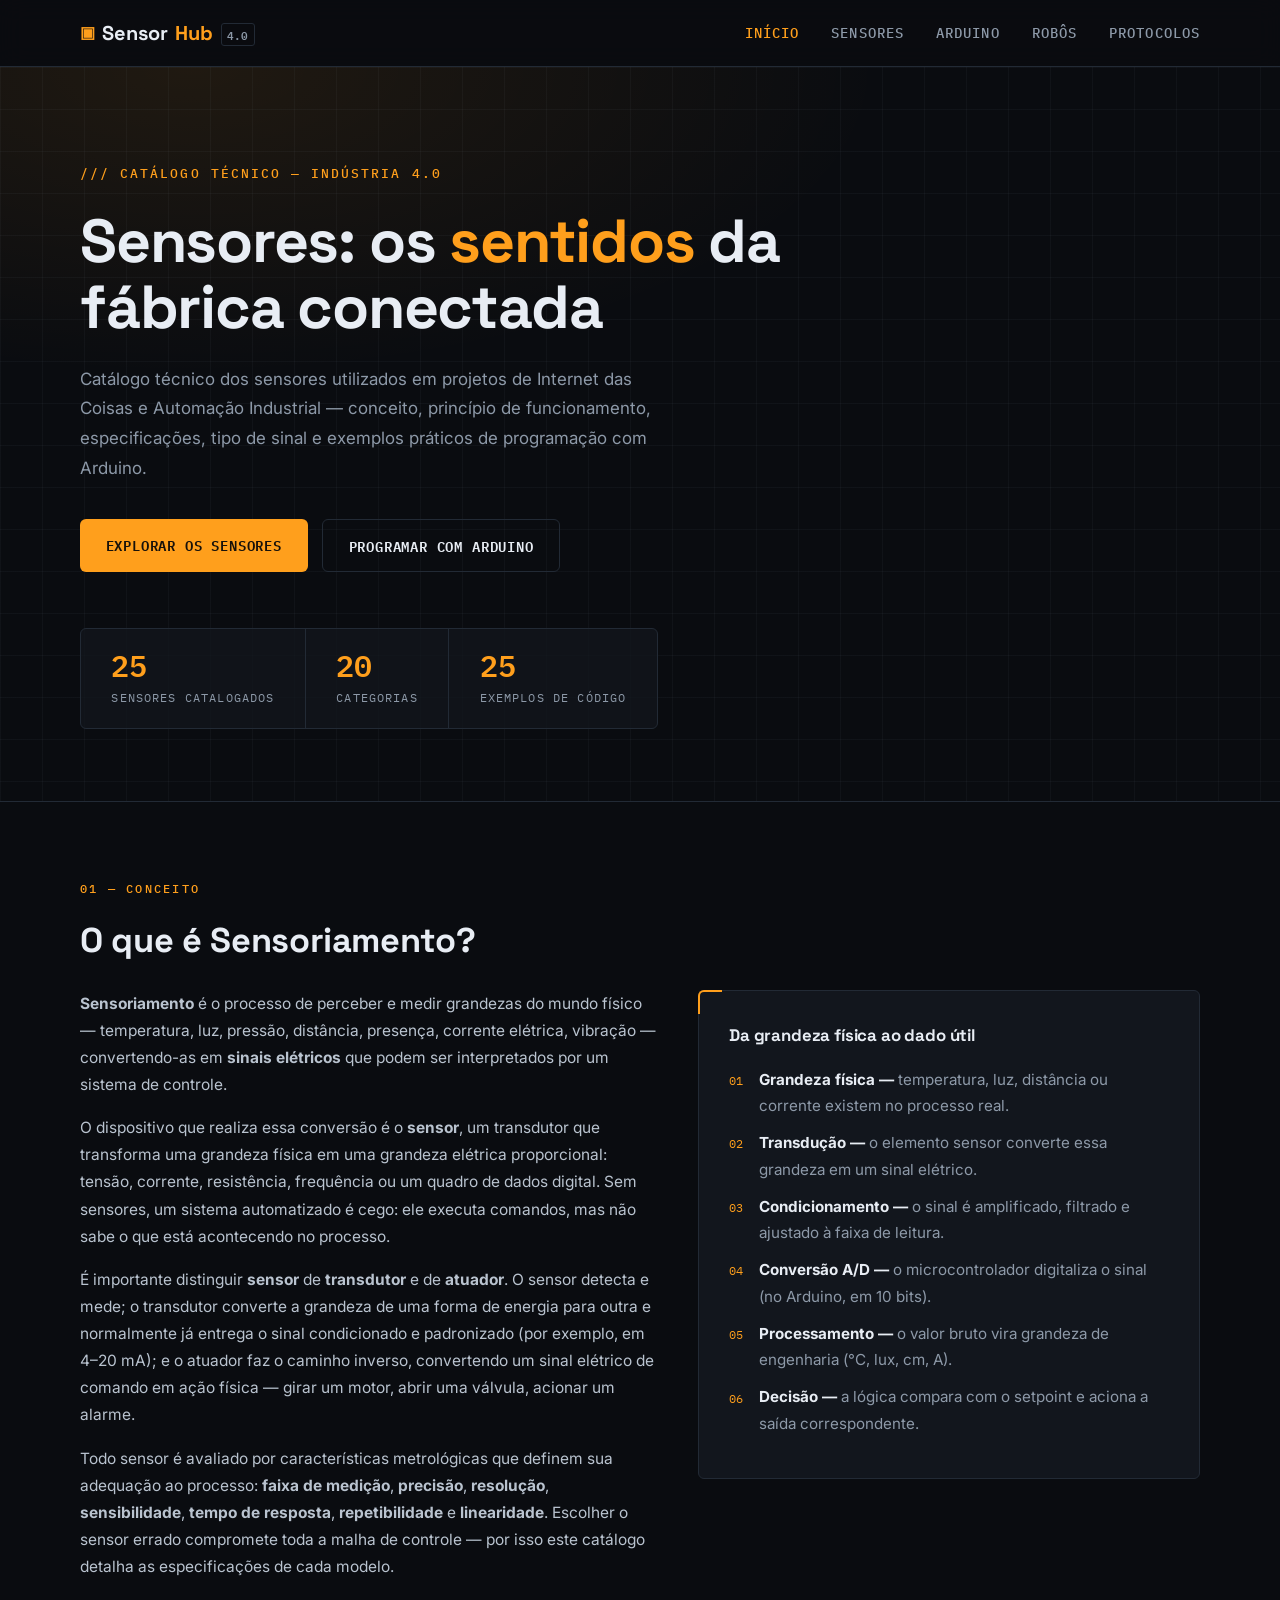
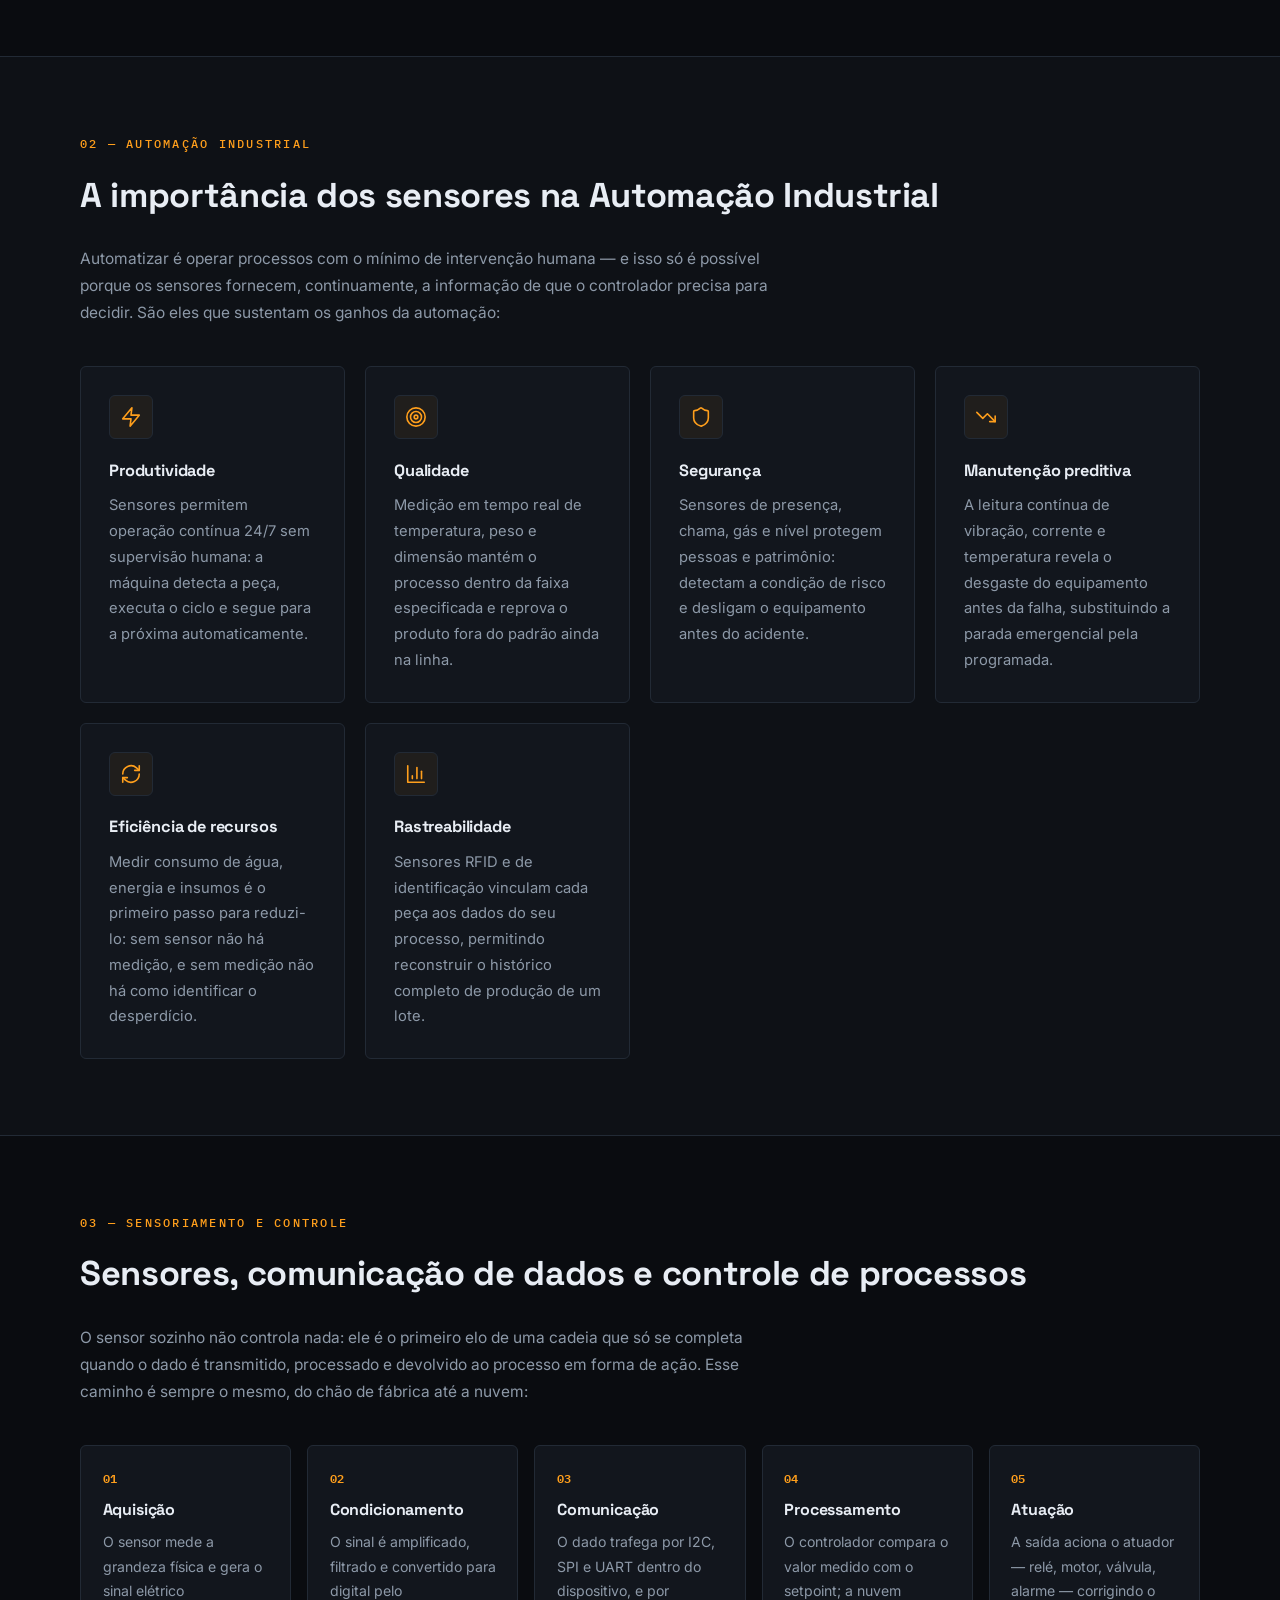
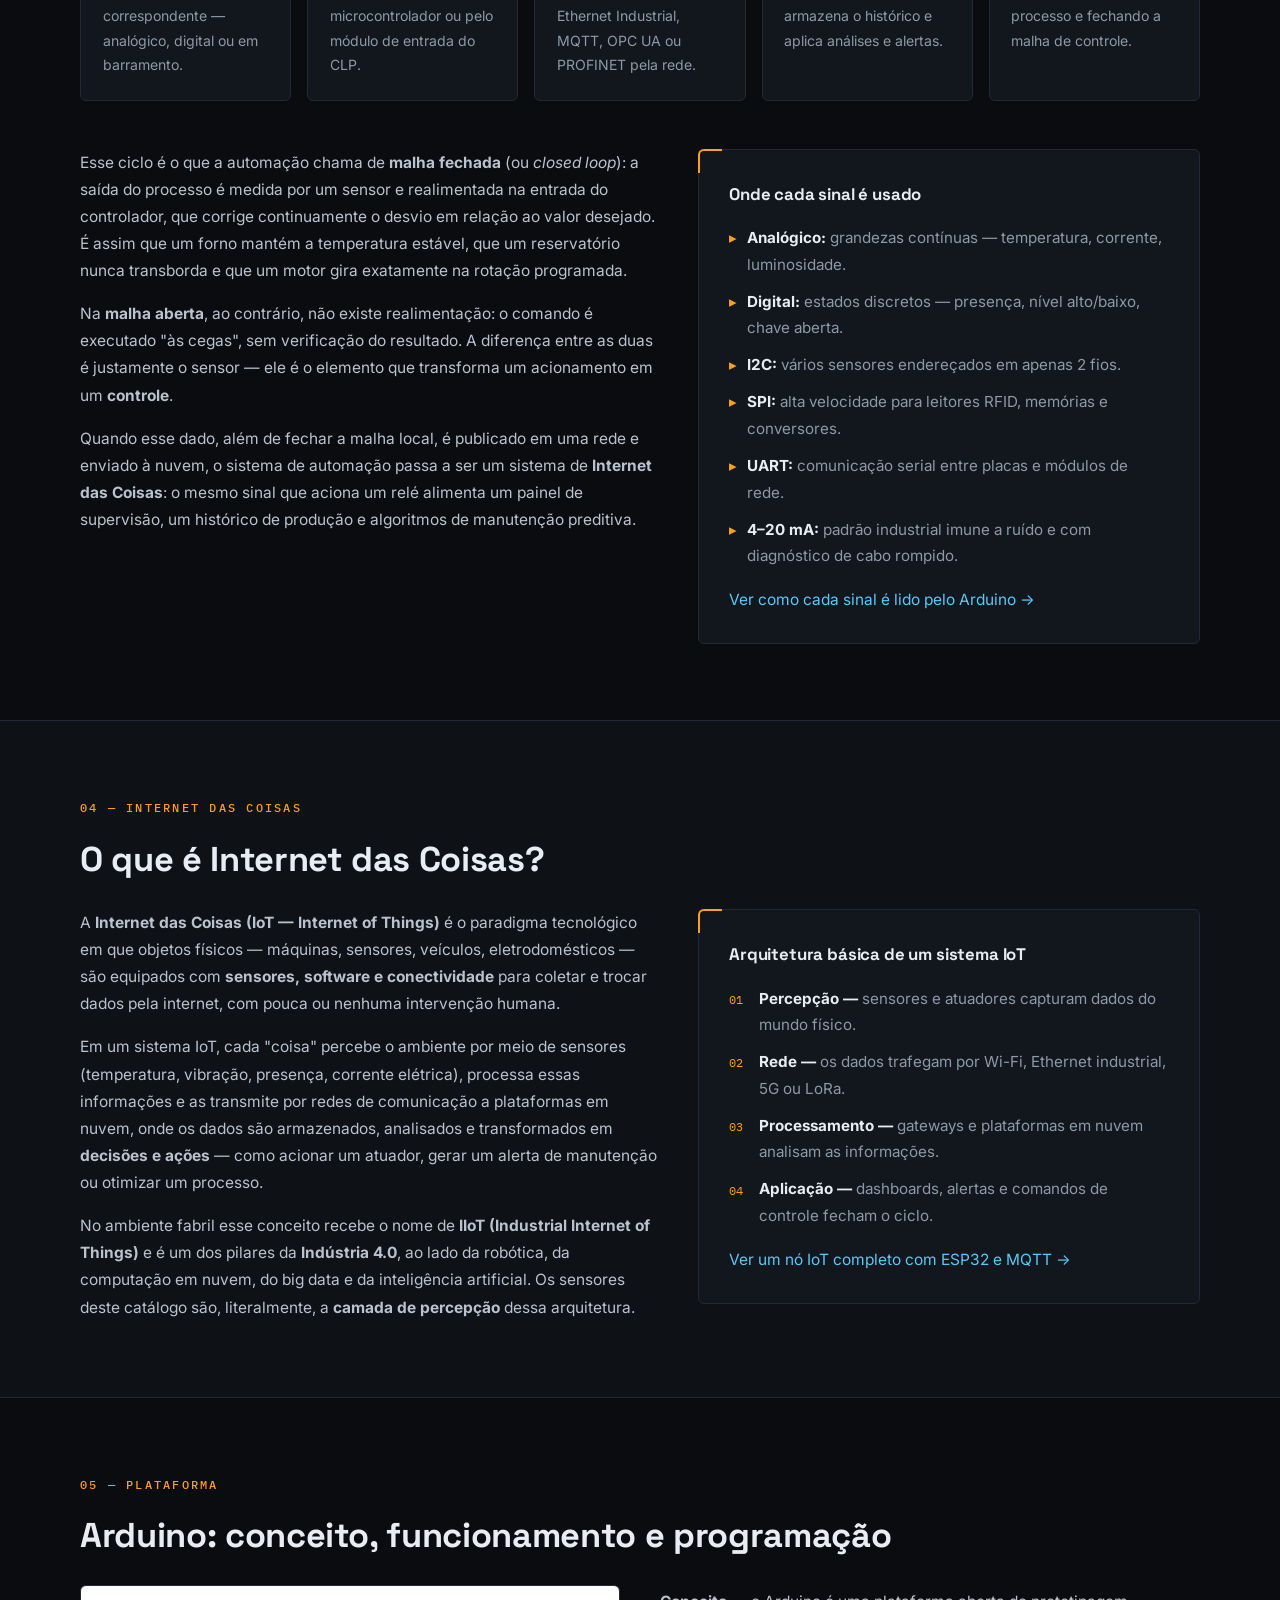
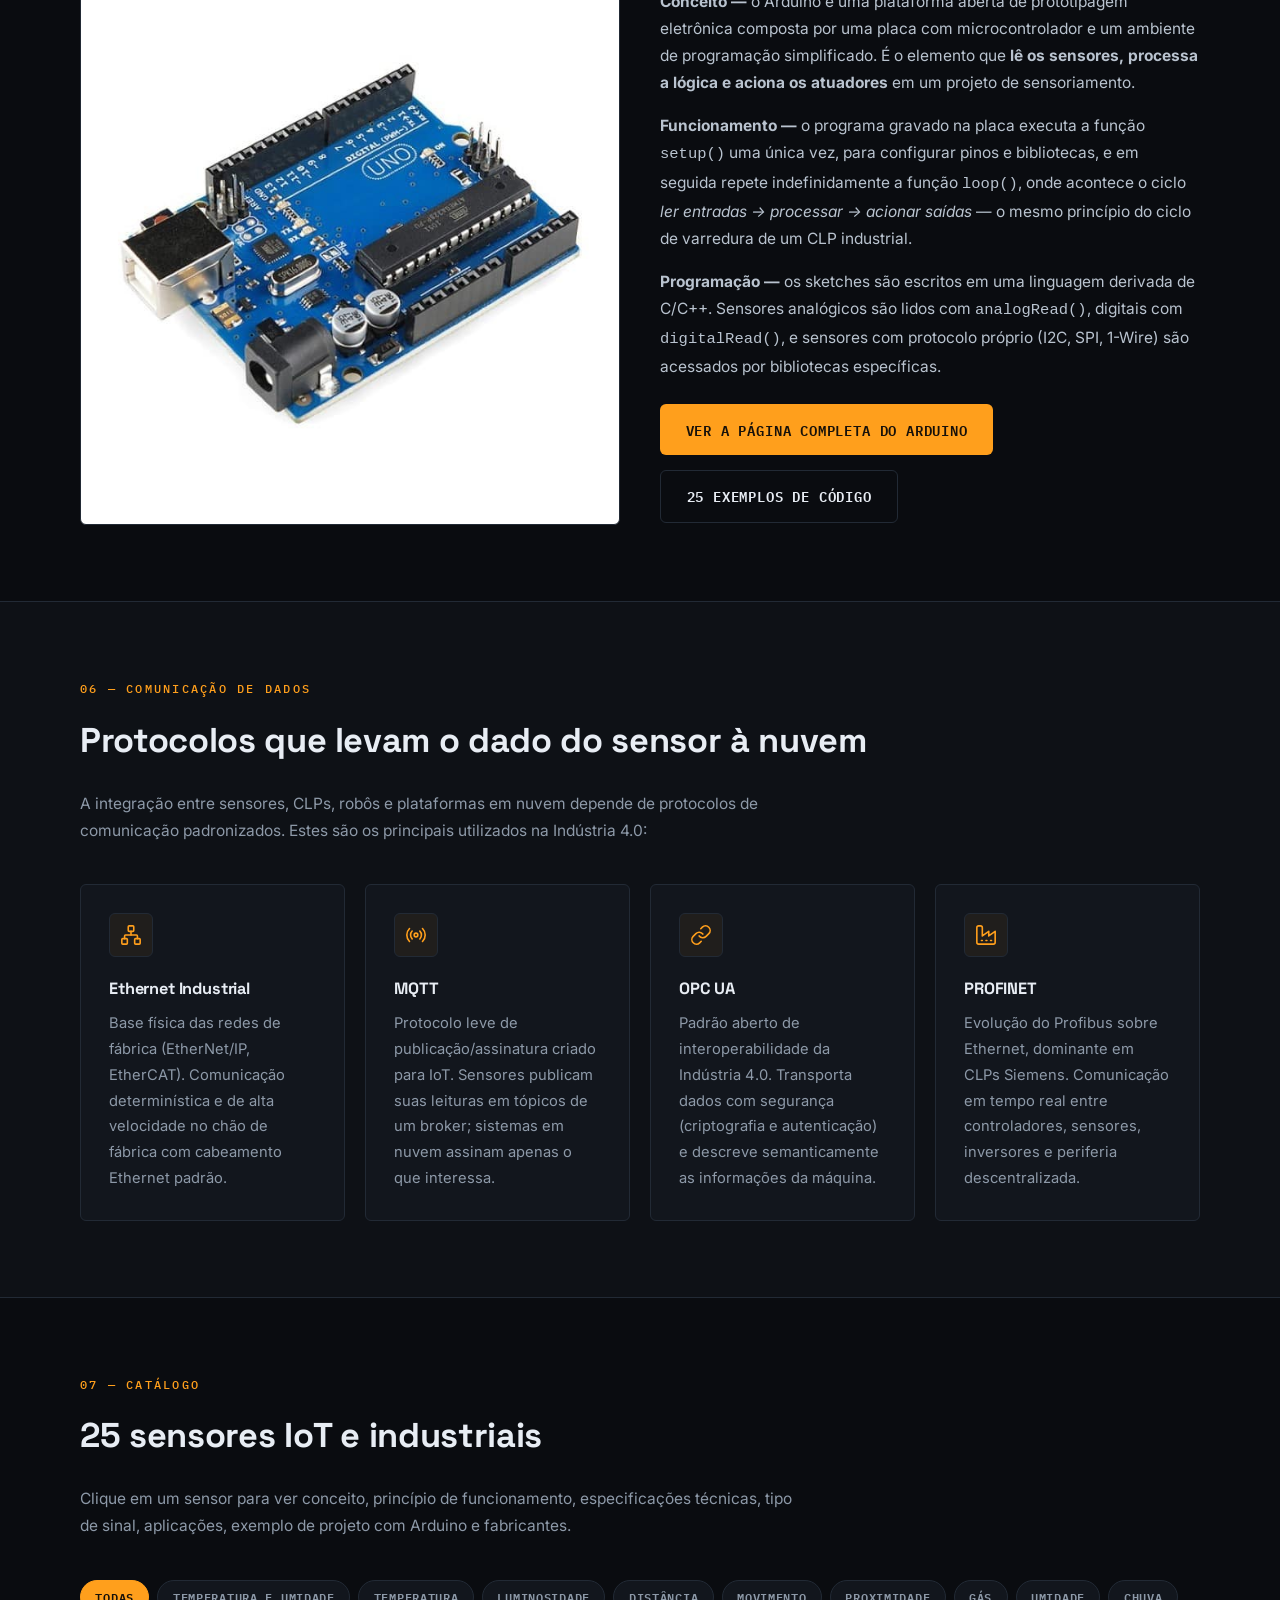
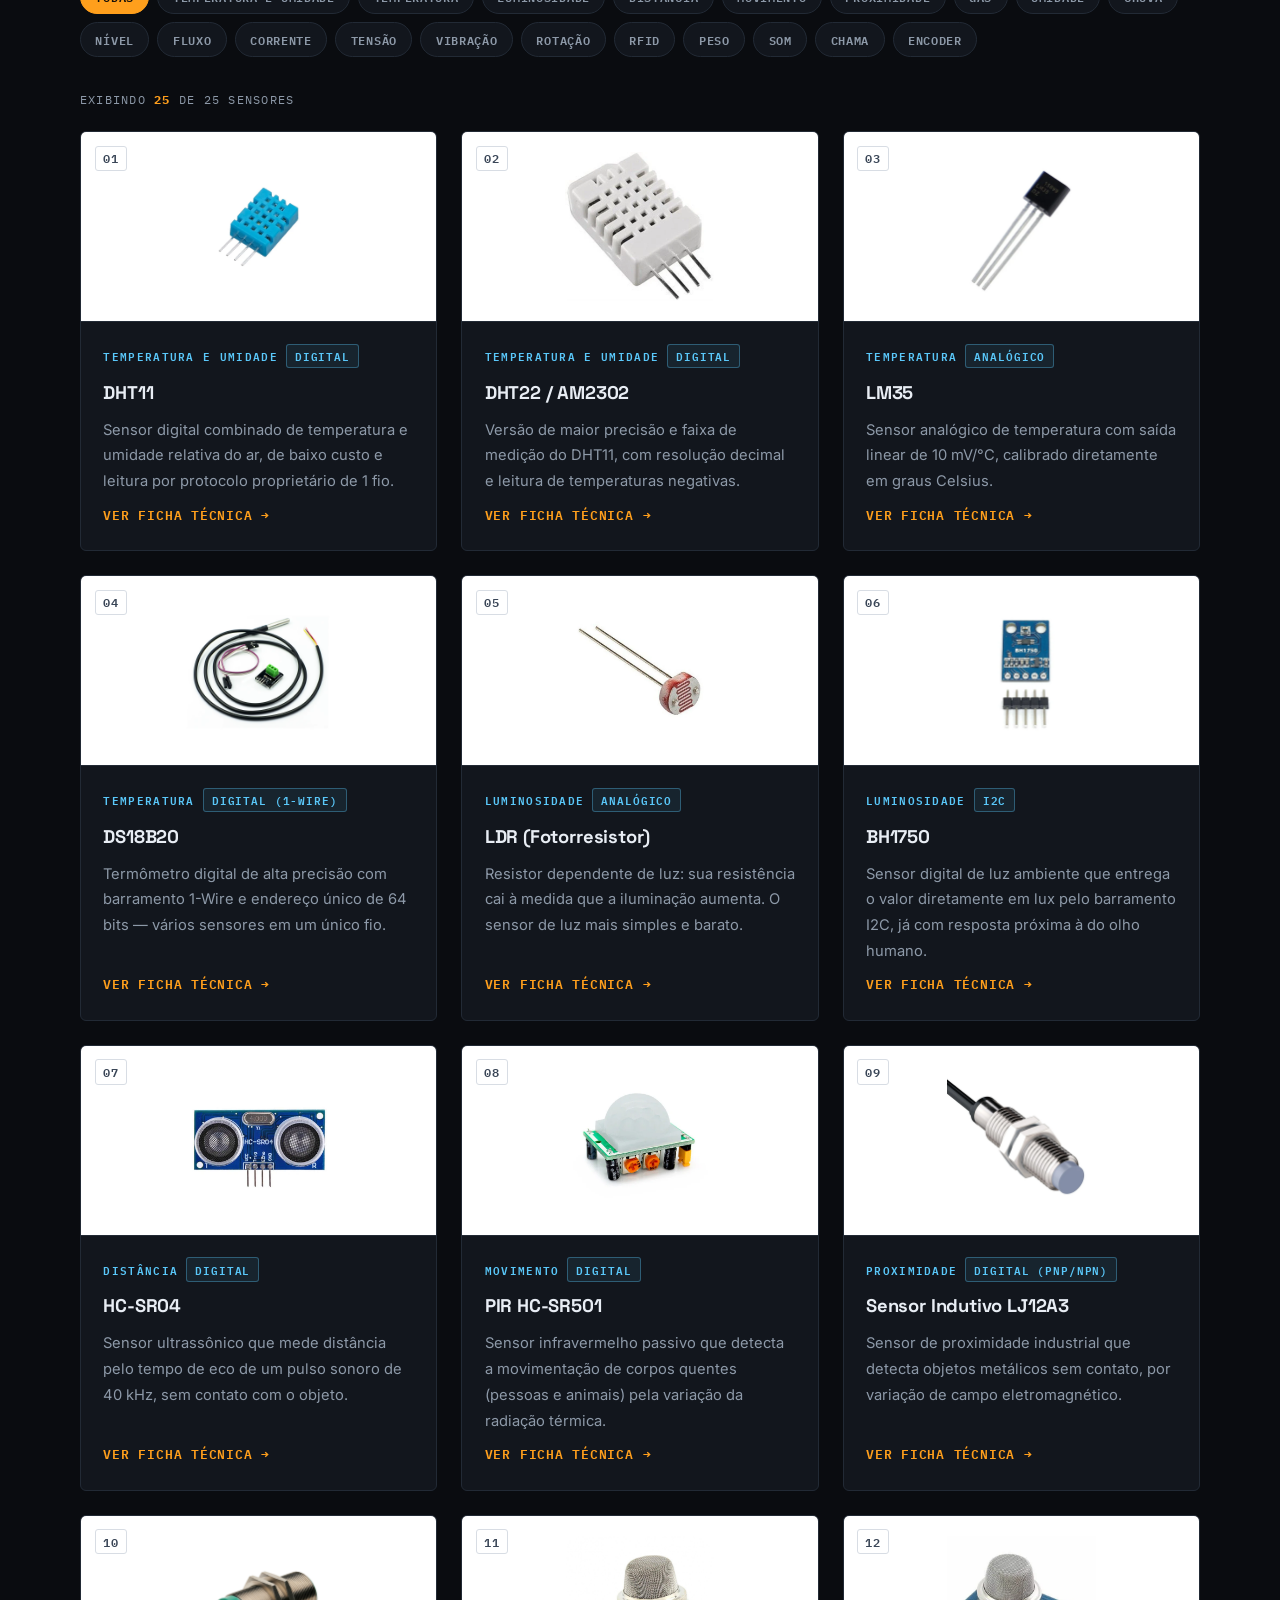
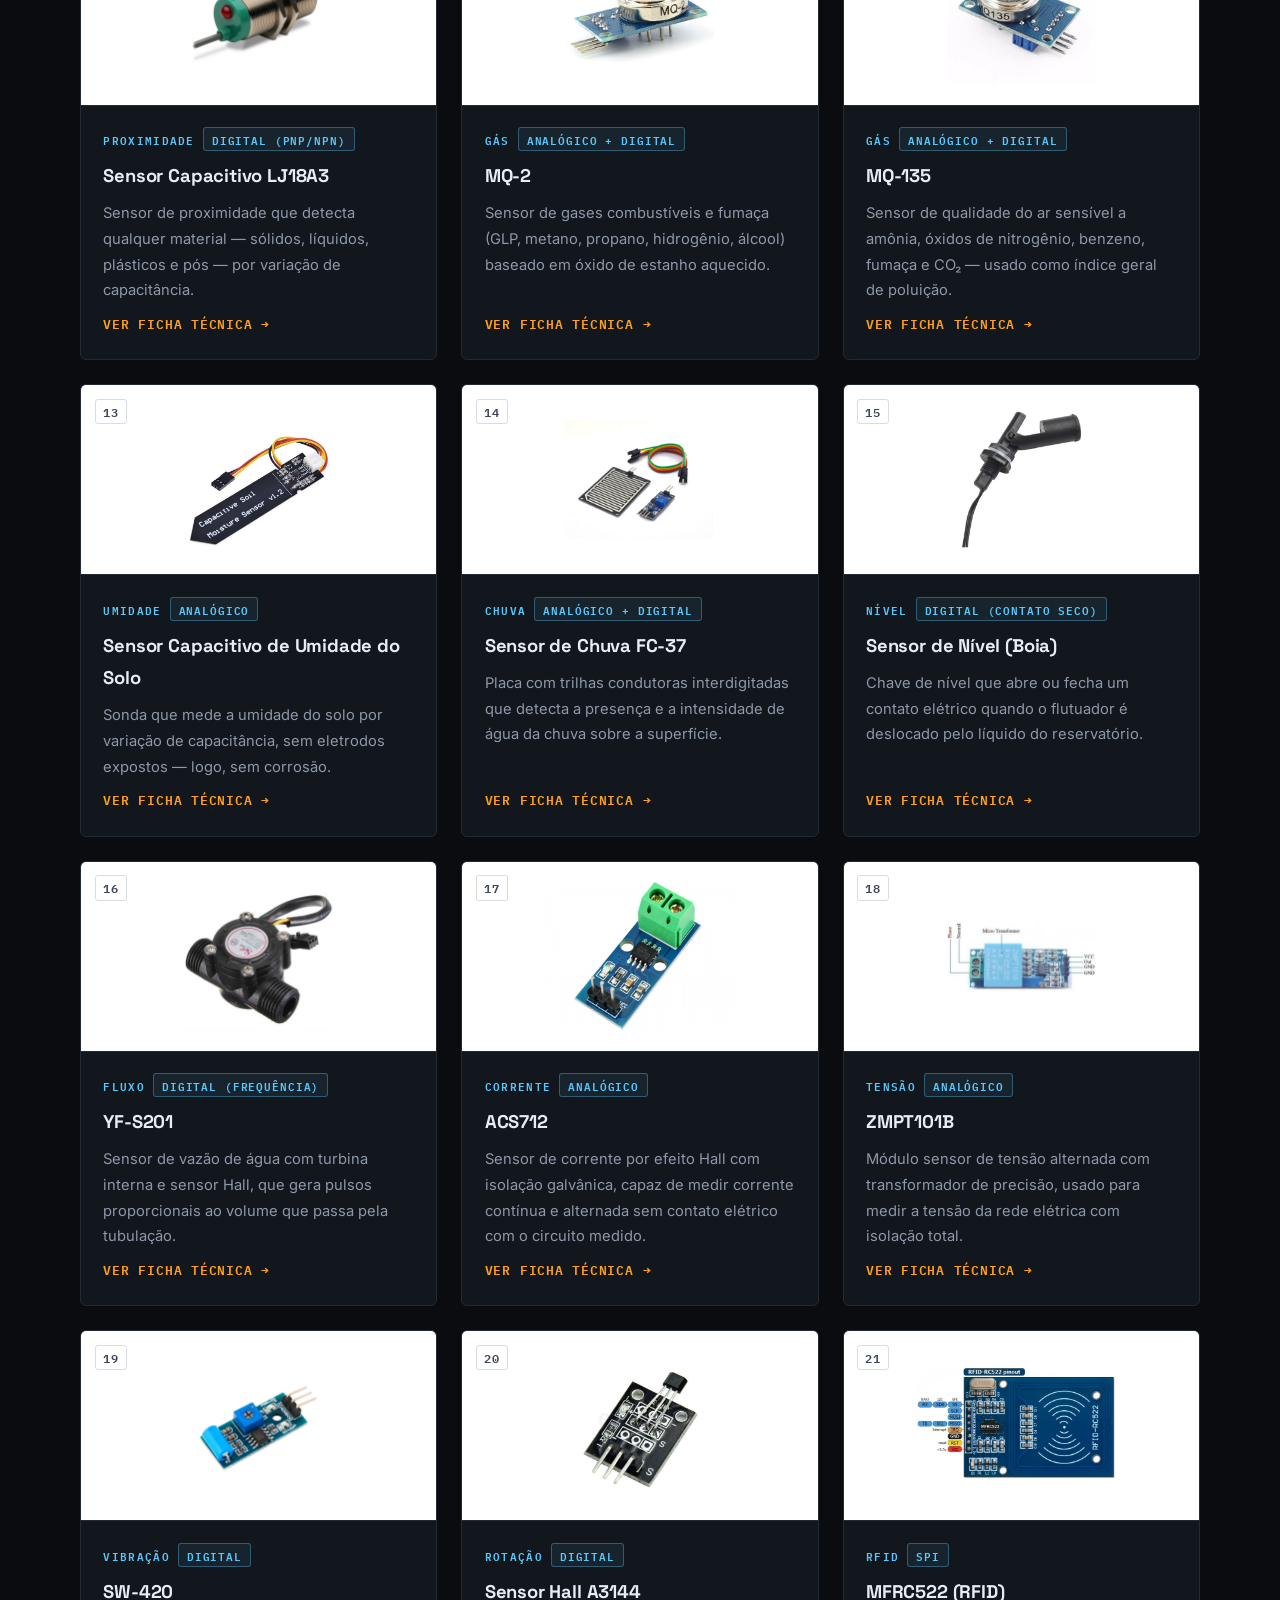
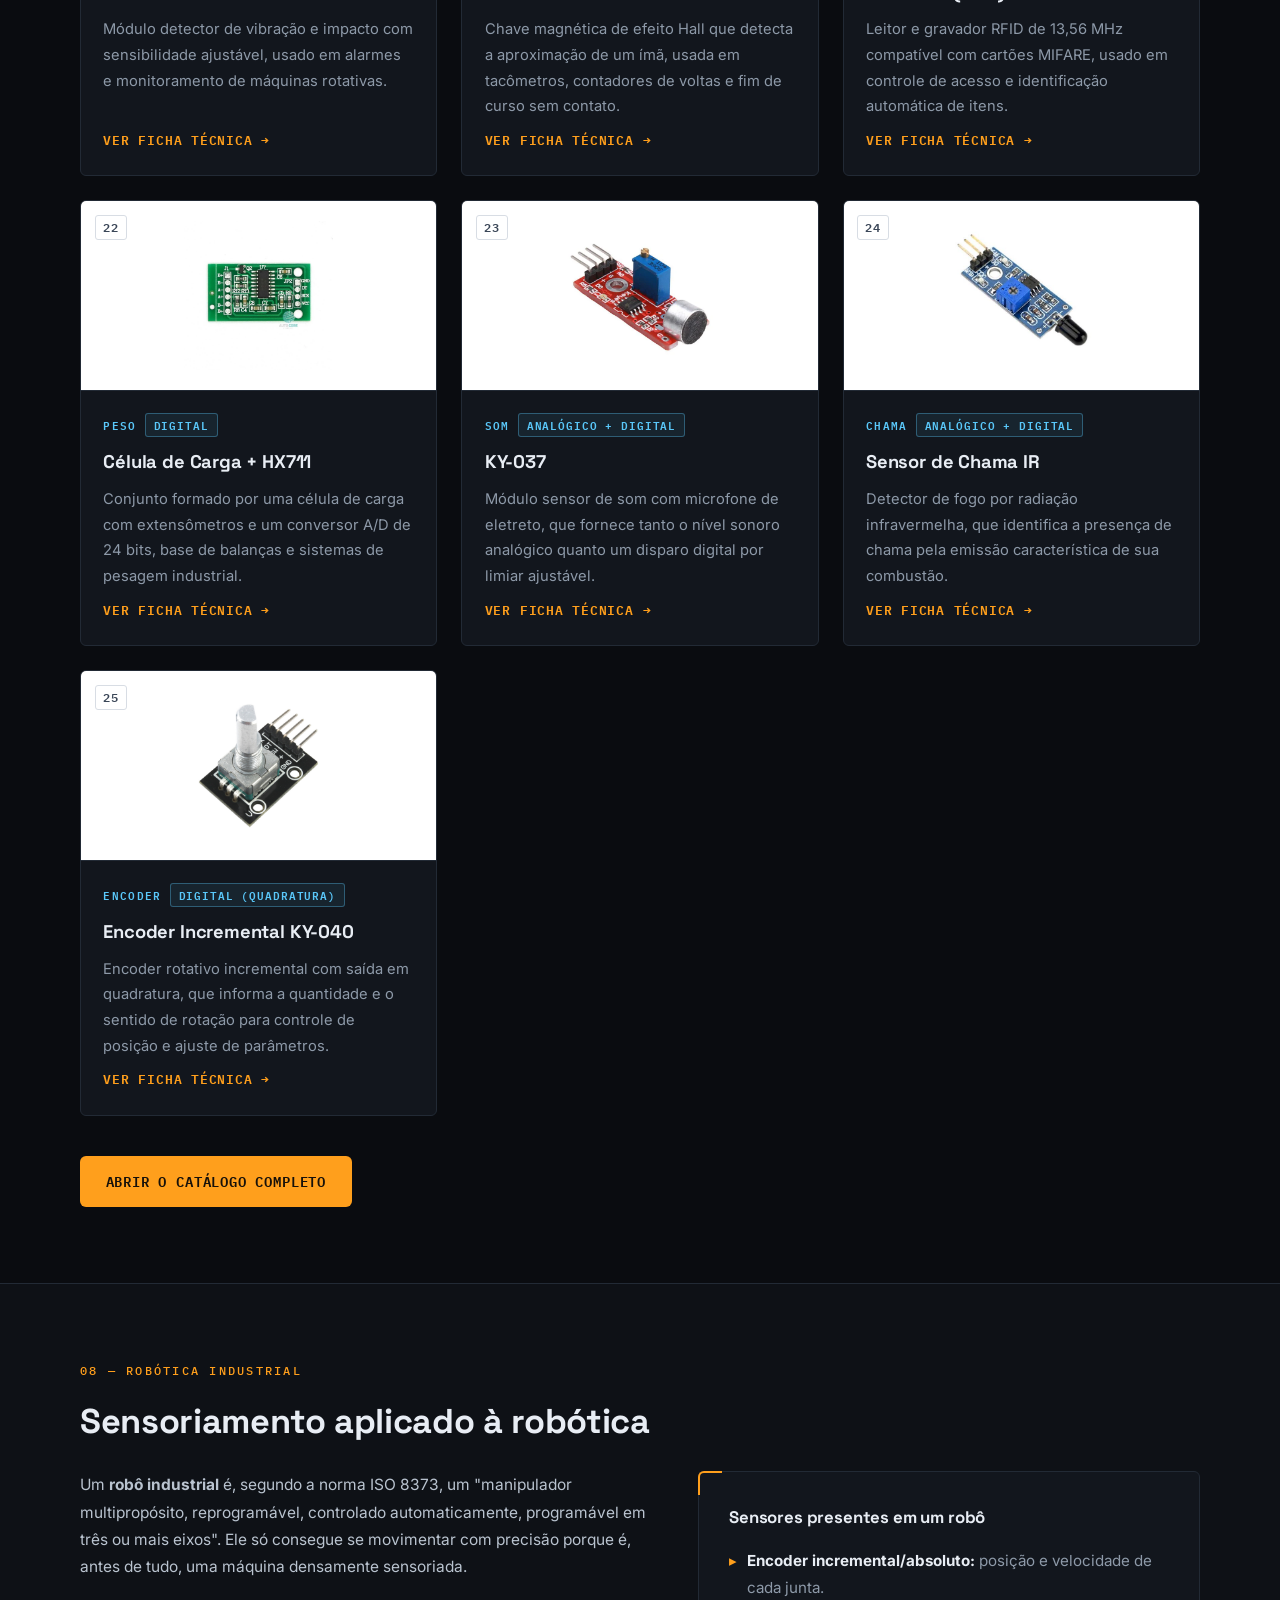
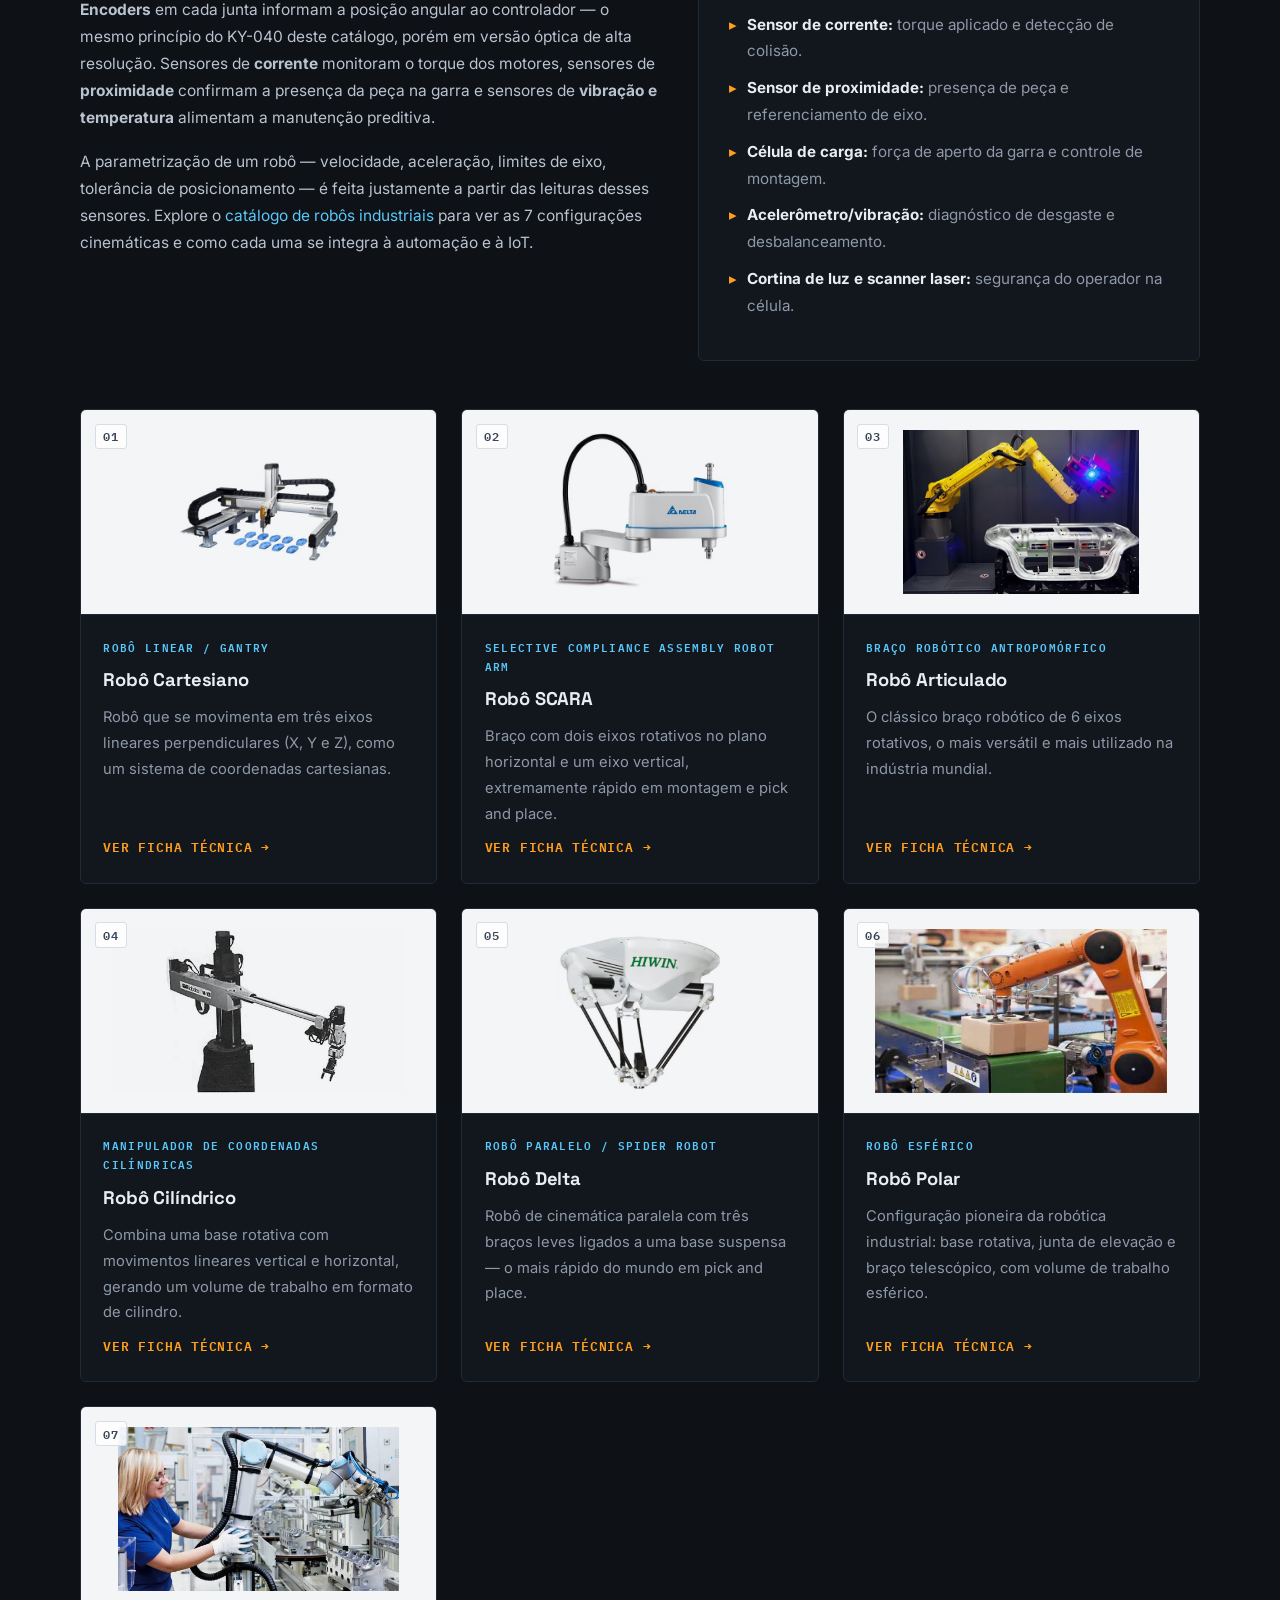
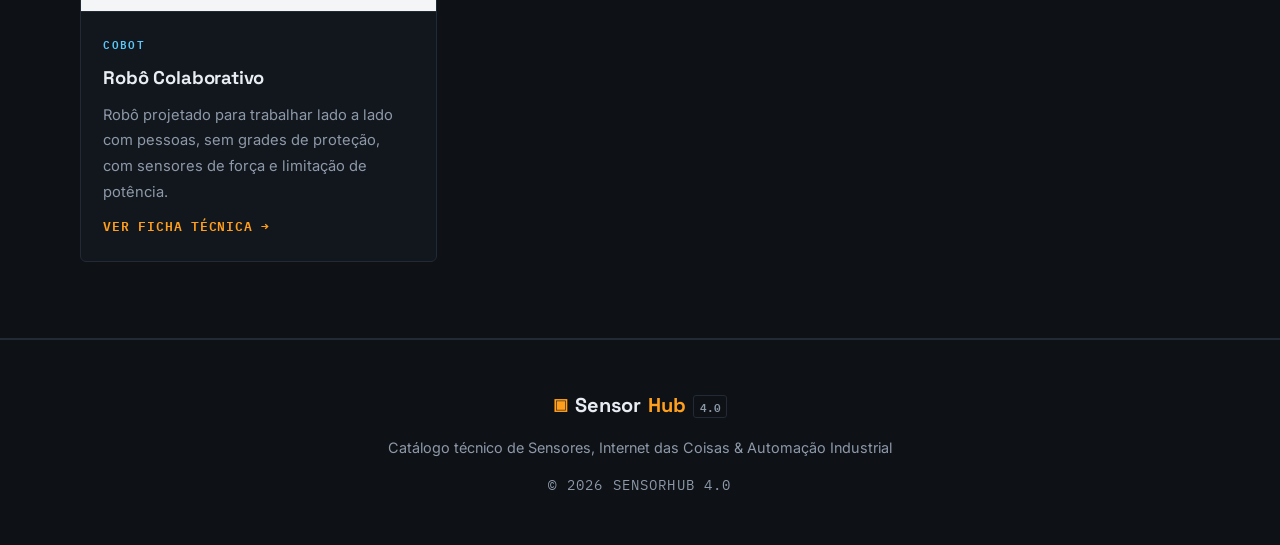
==== commit bc9936ca: "Adiciona catalogo de sensores, pagina do Arduino e fotos dos modulos Completa o projeto de sensores " ====
--- a/index.html
+++ b/index.html
@@ -3,8 +3,8 @@
 <head>
   <meta charset="UTF-8" />
   <meta name="viewport" content="width=device-width, initial-scale=1.0" />
-  <meta name="description" content="Portal técnico e educativo sobre robôs industriais e Internet das Coisas (IoT) na Indústria 4.0." />
-  <title>RoboHub 4.0 — Robótica Industrial &amp; IoT</title>
+  <meta name="description" content="Catálogo técnico digital de sensores IoT e industriais: conceito de sensoriamento, importância na automação, comunicação de dados, Arduino e 25 fichas técnicas completas." />
+  <title>SensorHub 4.0 — Sensores IoT &amp; Automação Industrial</title>
   <link rel="icon" href="data:image/svg+xml,<svg xmlns=%22http://www.w3.org/2000/svg%22 viewBox=%220 0 100 100%22><rect x=%2215%22 y=%2225%22 width=%2270%22 height=%2255%22 rx=%2210%22 fill=%22%23ff9f1c%22/><circle cx=%2238%22 cy=%2250%22 r=%228%22 fill=%22%230a0c10%22/><circle cx=%2262%22 cy=%2250%22 r=%228%22 fill=%22%230a0c10%22/><rect x=%2247%22 y=%2210%22 width=%226%22 height=%2215%22 fill=%22%23ff9f1c%22/></svg>" />
   <!-- Tipografia do projeto: Space Grotesk (títulos), Inter (texto), IBM Plex Mono (rótulos técnicos) -->
   <link rel="preconnect" href="https://fonts.googleapis.com" />
@@ -17,7 +17,7 @@
   <!-- ===== CABEÇALHO / MENU DE NAVEGAÇÃO ===== -->
   <header class="cabecalho">
     <nav class="nav container">
-      <a href="index.html" class="logo"><span class="logo-marca">▣</span> Robo<span>Hub</span><em>4.0</em></a>
+      <a href="index.html" class="logo"><span class="logo-marca">▣</span> Sensor<span>Hub</span><em>4.0</em></a>
 
       <!-- Botão hambúrguer exibido apenas no mobile (controlado pelo JS) -->
       <button class="nav-toggle" id="navToggle" aria-label="Abrir menu" aria-expanded="false">
@@ -26,8 +26,9 @@
 
       <ul class="nav-lista" id="navLista">
         <li><a href="index.html" class="ativo">Início</a></li>
-        <li><a href="robos.html">Catálogo</a></li>
-        <li><a href="index.html#iot">IoT</a></li>
+        <li><a href="sensores.html">Sensores</a></li>
+        <li><a href="arduino.html">Arduino</a></li>
+        <li><a href="robos.html">Robôs</a></li>
         <li><a href="index.html#protocolos">Protocolos</a></li>
       </ul>
     </nav>
@@ -37,39 +38,225 @@
   <section class="hero">
     <div class="container hero-conteudo revelar">
       <p class="hero-tag">/// catálogo técnico — indústria 4.0</p>
-      <h1>Robótica industrial na era da <span>Internet das Coisas</span></h1>
+      <h1>Sensores: os <span>sentidos</span> da fábrica conectada</h1>
       <p class="hero-texto">
-        Os 7 principais modelos de robôs industriais — características técnicas,
-        aplicações e como eles se conectam à fábrica por meio da IoT.
+        Catálogo técnico dos sensores utilizados em projetos de Internet das Coisas e Automação
+        Industrial — conceito, princípio de funcionamento, especificações, tipo de sinal e
+        exemplos práticos de programação com Arduino.
       </p>
       <div class="hero-botoes">
-        <a href="robos.html" class="botao">Explorar os robôs</a>
-        <a href="#iot" class="botao botao-vazado">Entender a IoT</a>
+        <a href="sensores.html" class="botao">Explorar os sensores</a>
+        <a href="arduino.html" class="botao botao-vazado">Programar com Arduino</a>
       </div>
 
       <!-- Contadores animados via JavaScript -->
       <div class="hero-numeros">
         <div class="numero-item">
-          <strong><span class="contador" data-alvo="7">0</span></strong>
-          <span>modelos de robôs</span>
+          <strong><span class="contador" data-alvo="25">0</span></strong>
+          <span>sensores catalogados</span>
         </div>
         <div class="numero-item">
-          <strong><span class="contador" data-alvo="21">0</span></strong>
-          <span>modelos comerciais</span>
+          <strong><span class="contador" data-alvo="20">0</span></strong>
+          <span>categorias</span>
         </div>
         <div class="numero-item">
-          <strong><span class="contador" data-alvo="4">0</span></strong>
-          <span>protocolos industriais</span>
+          <strong><span class="contador" data-alvo="25">0</span></strong>
+          <span>exemplos de código</span>
         </div>
       </div>
     </div>
   </section>
 
   <main>
-    <!-- ===== 1. CONCEITO DE IOT ===== -->
-    <section class="secao" id="iot">
+
+    <!-- ===== 1. CONCEITO DE SENSORIAMENTO ===== -->
+    <section class="secao" id="sensoriamento">
       <div class="container">
         <p class="kicker revelar">01 — conceito</p>
+        <h2 class="secao-titulo revelar">O que é Sensoriamento?</h2>
+        <div class="grade-2 revelar">
+          <div class="cartao-texto">
+            <p>
+              <strong>Sensoriamento</strong> é o processo de perceber e medir grandezas do mundo
+              físico — temperatura, luz, pressão, distância, presença, corrente elétrica, vibração —
+              convertendo-as em <strong>sinais elétricos</strong> que podem ser interpretados por um
+              sistema de controle.
+            </p>
+            <p>
+              O dispositivo que realiza essa conversão é o <strong>sensor</strong>, um transdutor
+              que transforma uma grandeza física em uma grandeza elétrica proporcional: tensão,
+              corrente, resistência, frequência ou um quadro de dados digital. Sem sensores, um
+              sistema automatizado é cego: ele executa comandos, mas não sabe o que está
+              acontecendo no processo.
+            </p>
+            <p>
+              É importante distinguir <strong>sensor</strong> de <strong>transdutor</strong> e de
+              <strong>atuador</strong>. O sensor detecta e mede; o transdutor converte a grandeza de
+              uma forma de energia para outra e normalmente já entrega o sinal condicionado e
+              padronizado (por exemplo, em 4–20 mA); e o atuador faz o caminho inverso, convertendo
+              um sinal elétrico de comando em ação física — girar um motor, abrir uma válvula,
+              acionar um alarme.
+            </p>
+            <p>
+              Todo sensor é avaliado por características metrológicas que definem sua adequação ao
+              processo: <strong>faixa de medição</strong>, <strong>precisão</strong>,
+              <strong>resolução</strong>, <strong>sensibilidade</strong>,
+              <strong>tempo de resposta</strong>, <strong>repetibilidade</strong> e
+              <strong>linearidade</strong>. Escolher o sensor errado compromete toda a malha de
+              controle — por isso este catálogo detalha as especificações de cada modelo.
+            </p>
+          </div>
+          <div class="cartao-destaque">
+            <h3>Da grandeza física ao dado útil</h3>
+            <ol class="lista-passos">
+              <li><strong>Grandeza física —</strong> temperatura, luz, distância ou corrente existem no processo real.</li>
+              <li><strong>Transdução —</strong> o elemento sensor converte essa grandeza em um sinal elétrico.</li>
+              <li><strong>Condicionamento —</strong> o sinal é amplificado, filtrado e ajustado à faixa de leitura.</li>
+              <li><strong>Conversão A/D —</strong> o microcontrolador digitaliza o sinal (no Arduino, em 10 bits).</li>
+              <li><strong>Processamento —</strong> o valor bruto vira grandeza de engenharia (°C, lux, cm, A).</li>
+              <li><strong>Decisão —</strong> a lógica compara com o setpoint e aciona a saída correspondente.</li>
+            </ol>
+          </div>
+        </div>
+      </div>
+    </section>
+
+    <!-- ===== 2. IMPORTÂNCIA DOS SENSORES NA AUTOMAÇÃO INDUSTRIAL ===== -->
+    <section class="secao secao-alt" id="automacao">
+      <div class="container">
+        <p class="kicker revelar">02 — automação industrial</p>
+        <h2 class="secao-titulo revelar">A importância dos sensores na Automação Industrial</h2>
+        <p class="secao-subtitulo revelar">
+          Automatizar é operar processos com o mínimo de intervenção humana — e isso só é possível
+          porque os sensores fornecem, continuamente, a informação de que o controlador precisa para
+          decidir. São eles que sustentam os ganhos da automação:
+        </p>
+        <div class="grade-cartoes revelar">
+          <article class="cartao-icone">
+            <div class="icone">
+              <svg viewBox="0 0 24 24" fill="none" stroke="currentColor" stroke-width="1.75" stroke-linecap="round" stroke-linejoin="round"><path d="M13 2 3 14h9l-1 8 10-12h-9l1-8z"/></svg>
+            </div>
+            <h3>Produtividade</h3>
+            <p>Sensores permitem operação contínua 24/7 sem supervisão humana: a máquina detecta a peça, executa o ciclo e segue para a próxima automaticamente.</p>
+          </article>
+          <article class="cartao-icone">
+            <div class="icone">
+              <svg viewBox="0 0 24 24" fill="none" stroke="currentColor" stroke-width="1.75" stroke-linecap="round" stroke-linejoin="round"><circle cx="12" cy="12" r="10"/><circle cx="12" cy="12" r="6"/><circle cx="12" cy="12" r="2"/></svg>
+            </div>
+            <h3>Qualidade</h3>
+            <p>Medição em tempo real de temperatura, peso e dimensão mantém o processo dentro da faixa especificada e reprova o produto fora do padrão ainda na linha.</p>
+          </article>
+          <article class="cartao-icone">
+            <div class="icone">
+              <svg viewBox="0 0 24 24" fill="none" stroke="currentColor" stroke-width="1.75" stroke-linecap="round" stroke-linejoin="round"><path d="M20 13c0 5-3.5 7.5-7.66 8.95a1 1 0 0 1-.67-.01C7.5 20.5 4 18 4 13V6a1 1 0 0 1 1-1c2 0 4.5-1.2 6.24-2.72a1.17 1.17 0 0 1 1.52 0C14.51 3.81 17 5 19 5a1 1 0 0 1 1 1z"/></svg>
+            </div>
+            <h3>Segurança</h3>
+            <p>Sensores de presença, chama, gás e nível protegem pessoas e patrimônio: detectam a condição de risco e desligam o equipamento antes do acidente.</p>
+          </article>
+          <article class="cartao-icone">
+            <div class="icone">
+              <svg viewBox="0 0 24 24" fill="none" stroke="currentColor" stroke-width="1.75" stroke-linecap="round" stroke-linejoin="round"><polyline points="22 17 13.5 8.5 8.5 13.5 2 7"/><polyline points="16 17 22 17 22 11"/></svg>
+            </div>
+            <h3>Manutenção preditiva</h3>
+            <p>A leitura contínua de vibração, corrente e temperatura revela o desgaste do equipamento antes da falha, substituindo a parada emergencial pela programada.</p>
+          </article>
+          <article class="cartao-icone">
+            <div class="icone">
+              <svg viewBox="0 0 24 24" fill="none" stroke="currentColor" stroke-width="1.75" stroke-linecap="round" stroke-linejoin="round"><path d="M3 12a9 9 0 0 1 15-6.7L21 8"/><path d="M21 3v5h-5"/><path d="M21 12a9 9 0 0 1-15 6.7L3 16"/><path d="M3 21v-5h5"/></svg>
+            </div>
+            <h3>Eficiência de recursos</h3>
+            <p>Medir consumo de água, energia e insumos é o primeiro passo para reduzi-lo: sem sensor não há medição, e sem medição não há como identificar o desperdício.</p>
+          </article>
+          <article class="cartao-icone">
+            <div class="icone">
+              <svg viewBox="0 0 24 24" fill="none" stroke="currentColor" stroke-width="1.75" stroke-linecap="round" stroke-linejoin="round"><path d="M3 3v18h18"/><path d="M18 17V9"/><path d="M13 17V5"/><path d="M8 17v-3"/></svg>
+            </div>
+            <h3>Rastreabilidade</h3>
+            <p>Sensores RFID e de identificação vinculam cada peça aos dados do seu processo, permitindo reconstruir o histórico completo de produção de um lote.</p>
+          </article>
+        </div>
+      </div>
+    </section>
+
+    <!-- ===== 3. SENSORES, COMUNICAÇÃO DE DADOS E CONTROLE DE PROCESSOS ===== -->
+    <section class="secao" id="controle">
+      <div class="container">
+        <p class="kicker revelar">03 — sensoriamento e controle</p>
+        <h2 class="secao-titulo revelar">Sensores, comunicação de dados e controle de processos</h2>
+        <p class="secao-subtitulo revelar">
+          O sensor sozinho não controla nada: ele é o primeiro elo de uma cadeia que só se completa
+          quando o dado é transmitido, processado e devolvido ao processo em forma de ação. Esse
+          caminho é sempre o mesmo, do chão de fábrica até a nuvem:
+        </p>
+
+        <!-- Fluxo do dado: aquisição → comunicação → processamento → atuação -->
+        <div class="fluxo-dados revelar">
+          <article class="fluxo-etapa">
+            <h3>Aquisição</h3>
+            <p>O sensor mede a grandeza física e gera o sinal elétrico correspondente — analógico, digital ou em barramento.</p>
+          </article>
+          <article class="fluxo-etapa">
+            <h3>Condicionamento</h3>
+            <p>O sinal é amplificado, filtrado e convertido para digital pelo microcontrolador ou pelo módulo de entrada do CLP.</p>
+          </article>
+          <article class="fluxo-etapa">
+            <h3>Comunicação</h3>
+            <p>O dado trafega por I2C, SPI e UART dentro do dispositivo, e por Ethernet Industrial, MQTT, OPC UA ou PROFINET pela rede.</p>
+          </article>
+          <article class="fluxo-etapa">
+            <h3>Processamento</h3>
+            <p>O controlador compara o valor medido com o setpoint; a nuvem armazena o histórico e aplica análises e alertas.</p>
+          </article>
+          <article class="fluxo-etapa">
+            <h3>Atuação</h3>
+            <p>A saída aciona o atuador — relé, motor, válvula, alarme — corrigindo o processo e fechando a malha de controle.</p>
+          </article>
+        </div>
+
+        <div class="grade-2 revelar" style="margin-top: 3rem;">
+          <div class="cartao-texto">
+            <p>
+              Esse ciclo é o que a automação chama de <strong>malha fechada</strong> (ou
+              <em>closed loop</em>): a saída do processo é medida por um sensor e realimentada na
+              entrada do controlador, que corrige continuamente o desvio em relação ao valor
+              desejado. É assim que um forno mantém a temperatura estável, que um reservatório
+              nunca transborda e que um motor gira exatamente na rotação programada.
+            </p>
+            <p>
+              Na <strong>malha aberta</strong>, ao contrário, não existe realimentação: o comando é
+              executado "às cegas", sem verificação do resultado. A diferença entre as duas é
+              justamente o sensor — ele é o elemento que transforma um acionamento em um
+              <strong>controle</strong>.
+            </p>
+            <p>
+              Quando esse dado, além de fechar a malha local, é publicado em uma rede e enviado à
+              nuvem, o sistema de automação passa a ser um sistema de
+              <strong>Internet das Coisas</strong>: o mesmo sinal que aciona um relé alimenta um
+              painel de supervisão, um histórico de produção e algoritmos de manutenção preditiva.
+            </p>
+          </div>
+          <div class="cartao-destaque">
+            <h3>Onde cada sinal é usado</h3>
+            <ul class="lista-marcada">
+              <li><strong>Analógico:</strong> grandezas contínuas — temperatura, corrente, luminosidade.</li>
+              <li><strong>Digital:</strong> estados discretos — presença, nível alto/baixo, chave aberta.</li>
+              <li><strong>I2C:</strong> vários sensores endereçados em apenas 2 fios.</li>
+              <li><strong>SPI:</strong> alta velocidade para leitores RFID, memórias e conversores.</li>
+              <li><strong>UART:</strong> comunicação serial entre placas e módulos de rede.</li>
+              <li><strong>4–20 mA:</strong> padrão industrial imune a ruído e com diagnóstico de cabo rompido.</li>
+            </ul>
+            <p style="margin-top: 1rem;">
+              <a href="arduino.html#comunicacao">Ver como cada sinal é lido pelo Arduino →</a>
+            </p>
+          </div>
+        </div>
+      </div>
+    </section>
+
+    <!-- ===== 4. CONCEITO DE IOT ===== -->
+    <section class="secao secao-alt" id="iot">
+      <div class="container">
+        <p class="kicker revelar">04 — internet das coisas</p>
         <h2 class="secao-titulo revelar">O que é Internet das Coisas?</h2>
         <div class="grade-2 revelar">
           <div class="cartao-texto">
@@ -81,7 +268,7 @@
             </p>
             <p>
               Em um sistema IoT, cada "coisa" percebe o ambiente por meio de sensores
-              (temperatura, vibração, posição, corrente elétrica), processa essas informações e as
+              (temperatura, vibração, presença, corrente elétrica), processa essas informações e as
               transmite por redes de comunicação a plataformas em nuvem, onde os dados são
               armazenados, analisados e transformados em <strong>decisões e ações</strong> — como
               acionar um atuador, gerar um alerta de manutenção ou otimizar um processo.
@@ -89,7 +276,9 @@
             <p>
               No ambiente fabril esse conceito recebe o nome de <strong>IIoT (Industrial Internet
               of Things)</strong> e é um dos pilares da <strong>Indústria 4.0</strong>, ao lado da
-              robótica, da computação em nuvem, do big data e da inteligência artificial.
+              robótica, da computação em nuvem, do big data e da inteligência artificial. Os
+              sensores deste catálogo são, literalmente, a <strong>camada de percepção</strong>
+              dessa arquitetura.
             </p>
           </div>
           <div class="cartao-destaque">
@@ -100,219 +289,180 @@
               <li><strong>Processamento —</strong> gateways e plataformas em nuvem analisam as informações.</li>
               <li><strong>Aplicação —</strong> dashboards, alertas e comandos de controle fecham o ciclo.</li>
             </ol>
-          </div>
-        </div>
-      </div>
-    </section>
-
-    <!-- ===== 2. CONCEITO DE ROBÓTICA INDUSTRIAL ===== -->
-    <section class="secao secao-alt" id="robotica">
-      <div class="container">
-        <p class="kicker revelar">02 — conceito</p>
-        <h2 class="secao-titulo revelar">O que é Robótica Industrial?</h2>
-        <div class="grade-2 revelar">
-          <div class="cartao-destaque">
-            <h3>Definição segundo a ISO 8373</h3>
-            <p>
-              Um <strong>robô industrial</strong> é um "manipulador multipropósito, reprogramável,
-              controlado automaticamente, programável em três ou mais eixos, que pode ser fixo ou
-              móvel, para uso em aplicações de automação industrial".
-            </p>
-            <ul class="lista-marcada">
-              <li><strong>Manipulador:</strong> estrutura mecânica de elos e juntas.</li>
-              <li><strong>Atuadores:</strong> motores que movimentam cada junta.</li>
-              <li><strong>Sensores:</strong> encoders e transdutores que medem posição e força.</li>
-              <li><strong>Controlador:</strong> o "cérebro" que executa o programa.</li>
-              <li><strong>Efetuador:</strong> a ferramenta na ponta (garra, tocha, ventosa).</li>
-            </ul>
+            <p style="margin-top: 1rem;">
+              <a href="arduino.html#placas">Ver um nó IoT completo com ESP32 e MQTT →</a>
+            </p>
+          </div>
+        </div>
+      </div>
+    </section>
+
+    <!-- ===== 5. ARDUINO: CONCEITO, FUNCIONAMENTO E PROGRAMAÇÃO ===== -->
+    <section class="secao" id="arduino">
+      <div class="container">
+        <p class="kicker revelar">05 — plataforma</p>
+        <h2 class="secao-titulo revelar">Arduino: conceito, funcionamento e programação</h2>
+
+        <div class="arduino-hero revelar">
+          <div class="arduino-imagem">
+            <img src="img/arduino-uno.png" alt="Placa Arduino Uno R3" loading="lazy" />
           </div>
           <div class="cartao-texto">
             <p>
-              A <strong>robótica industrial</strong> é o ramo da engenharia dedicado ao projeto,
-              construção, programação e aplicação de robôs em processos produtivos. Os robôs
-              executam tarefas <strong>repetitivas, perigosas ou de alta precisão</strong> —
-              soldagem, pintura, montagem, paletização — com velocidade e repetibilidade
-              impossíveis para o trabalho manual.
-            </p>
-            <p>
-              Os robôs são classificados principalmente pela sua <strong>configuração
-              cinemática</strong>, ou seja, pela combinação de juntas rotativas e lineares que
-              define o formato do seu volume de trabalho. É exatamente essa classificação que
-              você encontra no nosso <a href="robos.html">catálogo de robôs</a>: cartesiano,
-              SCARA, articulado, cilíndrico, delta, polar e colaborativo.
-            </p>
-          </div>
-        </div>
-      </div>
-    </section>
-
-    <!-- ===== 3. IMPORTÂNCIA DA AUTOMAÇÃO INDUSTRIAL ===== -->
-    <section class="secao" id="automacao">
-      <div class="container">
-        <p class="kicker revelar">03 — automação</p>
-        <h2 class="secao-titulo revelar">A importância da Automação Industrial</h2>
+              <strong>Conceito —</strong> o Arduino é uma plataforma aberta de prototipagem
+              eletrônica composta por uma placa com microcontrolador e um ambiente de programação
+              simplificado. É o elemento que <strong>lê os sensores, processa a lógica e aciona os
+              atuadores</strong> em um projeto de sensoriamento.
+            </p>
+            <p>
+              <strong>Funcionamento —</strong> o programa gravado na placa executa a função
+              <code>setup()</code> uma única vez, para configurar pinos e bibliotecas, e em seguida
+              repete indefinidamente a função <code>loop()</code>, onde acontece o ciclo
+              <em>ler entradas → processar → acionar saídas</em> — o mesmo princípio do ciclo de
+              varredura de um CLP industrial.
+            </p>
+            <p>
+              <strong>Programação —</strong> os sketches são escritos em uma linguagem derivada de
+              C/C++. Sensores analógicos são lidos com <code>analogRead()</code>, digitais com
+              <code>digitalRead()</code>, e sensores com protocolo próprio (I2C, SPI, 1-Wire) são
+              acessados por bibliotecas específicas.
+            </p>
+            <div class="hero-botoes" style="margin-top: 1.5rem;">
+              <a href="arduino.html" class="botao">Ver a página completa do Arduino</a>
+              <a href="arduino.html#exemplos" class="botao botao-vazado">25 exemplos de código</a>
+            </div>
+          </div>
+        </div>
+      </div>
+    </section>
+
+    <!-- ===== 6. PROTOCOLOS DE COMUNICAÇÃO INDUSTRIAL (Capacidade C4) ===== -->
+    <section class="secao secao-alt" id="protocolos">
+      <div class="container">
+        <p class="kicker revelar">06 — comunicação de dados</p>
+        <h2 class="secao-titulo revelar">Protocolos que levam o dado do sensor à nuvem</h2>
         <p class="secao-subtitulo revelar">
-          Automatizar é usar máquinas, sistemas de controle e tecnologia da informação para operar
-          processos com o mínimo de intervenção humana. Os impactos são diretos na competitividade:
+          A integração entre sensores, CLPs, robôs e plataformas em nuvem depende de protocolos de
+          comunicação padronizados. Estes são os principais utilizados na Indústria 4.0:
         </p>
         <div class="grade-cartoes revelar">
           <article class="cartao-icone">
             <div class="icone">
-              <svg viewBox="0 0 24 24" fill="none" stroke="currentColor" stroke-width="1.75" stroke-linecap="round" stroke-linejoin="round"><path d="M13 2 3 14h9l-1 8 10-12h-9l1-8z"/></svg>
-            </div>
-            <h3>Produtividade</h3>
-            <p>Operação contínua 24/7, ciclos mais rápidos e maior volume de produção com os mesmos recursos.</p>
-          </article>
-          <article class="cartao-icone">
-            <div class="icone">
-              <svg viewBox="0 0 24 24" fill="none" stroke="currentColor" stroke-width="1.75" stroke-linecap="round" stroke-linejoin="round"><circle cx="12" cy="12" r="10"/><circle cx="12" cy="12" r="6"/><circle cx="12" cy="12" r="2"/></svg>
-            </div>
-            <h3>Qualidade</h3>
-            <p>Repetibilidade de centésimos de milímetro elimina variações e reduz drasticamente refugos e retrabalho.</p>
-          </article>
-          <article class="cartao-icone">
-            <div class="icone">
-              <svg viewBox="0 0 24 24" fill="none" stroke="currentColor" stroke-width="1.75" stroke-linecap="round" stroke-linejoin="round"><path d="M20 13c0 5-3.5 7.5-7.66 8.95a1 1 0 0 1-.67-.01C7.5 20.5 4 18 4 13V6a1 1 0 0 1 1-1c2 0 4.5-1.2 6.24-2.72a1.17 1.17 0 0 1 1.52 0C14.51 3.81 17 5 19 5a1 1 0 0 1 1 1z"/></svg>
-            </div>
-            <h3>Segurança</h3>
-            <p>Robôs assumem tarefas insalubres e perigosas: cargas pesadas, calor extremo, produtos químicos e movimentos repetitivos.</p>
-          </article>
-          <article class="cartao-icone">
-            <div class="icone">
-              <svg viewBox="0 0 24 24" fill="none" stroke="currentColor" stroke-width="1.75" stroke-linecap="round" stroke-linejoin="round"><polyline points="22 17 13.5 8.5 8.5 13.5 2 7"/><polyline points="16 17 22 17 22 11"/></svg>
-            </div>
-            <h3>Redução de custos</h3>
-            <p>Menos desperdício de material e energia, menos paradas não planejadas e melhor aproveitamento da planta.</p>
-          </article>
-          <article class="cartao-icone">
-            <div class="icone">
-              <svg viewBox="0 0 24 24" fill="none" stroke="currentColor" stroke-width="1.75" stroke-linecap="round" stroke-linejoin="round"><path d="M3 12a9 9 0 0 1 15-6.7L21 8"/><path d="M21 3v5h-5"/><path d="M21 12a9 9 0 0 1-15 6.7L3 16"/><path d="M3 21v-5h5"/></svg>
-            </div>
-            <h3>Flexibilidade</h3>
-            <p>Robôs reprogramáveis permitem trocar de produto rapidamente, viabilizando lotes menores e customização.</p>
-          </article>
-          <article class="cartao-icone">
-            <div class="icone">
-              <svg viewBox="0 0 24 24" fill="none" stroke="currentColor" stroke-width="1.75" stroke-linecap="round" stroke-linejoin="round"><path d="M3 3v18h18"/><path d="M18 17V9"/><path d="M13 17V5"/><path d="M8 17v-3"/></svg>
-            </div>
-            <h3>Dados para decisão</h3>
-            <p>Processos automatizados geram dados contínuos que alimentam sistemas MES/ERP e a melhoria contínua.</p>
-          </article>
-        </div>
-      </div>
-    </section>
-
-    <!-- ===== 4. RELAÇÃO ROBÓTICA × IOT ===== -->
-    <section class="secao secao-alt" id="relacao">
-      <div class="container">
-        <p class="kicker revelar">04 — convergência</p>
-        <h2 class="secao-titulo revelar">Robótica + IoT: a fábrica conectada</h2>
+              <svg viewBox="0 0 24 24" fill="none" stroke="currentColor" stroke-width="1.75" stroke-linecap="round" stroke-linejoin="round"><rect x="16" y="16" width="6" height="6" rx="1"/><rect x="2" y="16" width="6" height="6" rx="1"/><rect x="9" y="2" width="6" height="6" rx="1"/><path d="M5 16v-3a1 1 0 0 1 1-1h12a1 1 0 0 1 1 1v3"/><path d="M12 12V8"/></svg>
+            </div>
+            <h3>Ethernet Industrial</h3>
+            <p>Base física das redes de fábrica (EtherNet/IP, EtherCAT). Comunicação determinística e de alta velocidade no chão de fábrica com cabeamento Ethernet padrão.</p>
+          </article>
+          <article class="cartao-icone">
+            <div class="icone">
+              <svg viewBox="0 0 24 24" fill="none" stroke="currentColor" stroke-width="1.75" stroke-linecap="round" stroke-linejoin="round"><circle cx="12" cy="12" r="2"/><path d="M4.9 19.1C1 15.2 1 8.8 4.9 4.9"/><path d="M7.8 16.2c-2.3-2.3-2.3-6.1 0-8.5"/><path d="M16.2 7.8c2.3 2.3 2.3 6.1 0 8.5"/><path d="M19.1 4.9C23 8.8 23 15.2 19.1 19.1"/></svg>
+            </div>
+            <h3>MQTT</h3>
+            <p>Protocolo leve de publicação/assinatura criado para IoT. Sensores publicam suas leituras em tópicos de um broker; sistemas em nuvem assinam apenas o que interessa.</p>
+          </article>
+          <article class="cartao-icone">
+            <div class="icone">
+              <svg viewBox="0 0 24 24" fill="none" stroke="currentColor" stroke-width="1.75" stroke-linecap="round" stroke-linejoin="round"><path d="M10 13a5 5 0 0 0 7.54.54l3-3a5 5 0 0 0-7.07-7.07l-1.72 1.71"/><path d="M14 11a5 5 0 0 0-7.54-.54l-3 3a5 5 0 0 0 7.07 7.07l1.71-1.71"/></svg>
+            </div>
+            <h3>OPC UA</h3>
+            <p>Padrão aberto de interoperabilidade da Indústria 4.0. Transporta dados com segurança (criptografia e autenticação) e descreve semanticamente as informações da máquina.</p>
+          </article>
+          <article class="cartao-icone">
+            <div class="icone">
+              <svg viewBox="0 0 24 24" fill="none" stroke="currentColor" stroke-width="1.75" stroke-linecap="round" stroke-linejoin="round"><path d="M2 20a2 2 0 0 0 2 2h16a2 2 0 0 0 2-2V8l-7 5V8l-7 5V4a2 2 0 0 0-2-2H4a2 2 0 0 0-2 2Z"/><path d="M17 18h1"/><path d="M12 18h1"/><path d="M7 18h1"/></svg>
+            </div>
+            <h3>PROFINET</h3>
+            <p>Evolução do Profibus sobre Ethernet, dominante em CLPs Siemens. Comunicação em tempo real entre controladores, sensores, inversores e periferia descentralizada.</p>
+          </article>
+        </div>
+      </div>
+    </section>
+
+    <!-- ===== 7. PRÉVIA DO CATÁLOGO DE SENSORES ===== -->
+    <section class="secao" id="previa-sensores">
+      <div class="container">
+        <p class="kicker revelar">07 — catálogo</p>
+        <h2 class="secao-titulo revelar">25 sensores IoT e industriais</h2>
+        <p class="secao-subtitulo revelar">
+          Clique em um sensor para ver conceito, princípio de funcionamento, especificações
+          técnicas, tipo de sinal, aplicações, exemplo de projeto com Arduino e fabricantes.
+        </p>
+
+        <!-- Chips de categoria e grade preenchidos pelo js/catalogo-sensores.js -->
+        <div class="filtros revelar" id="filtrosCategoria"></div>
+        <p class="contagem-resultados" id="contagemSensores"></p>
+        <div class="grade-robos revelar" id="gradeSensores"></div>
+        <p class="sem-resultados" id="semSensores" hidden>
+          [ nenhum sensor encontrado para essa busca ]
+        </p>
+
+        <div class="hero-botoes" style="margin-top: 2.5rem;">
+          <a href="sensores.html" class="botao">Abrir o catálogo completo</a>
+        </div>
+      </div>
+    </section>
+
+    <!-- ===== 8. ROBÓTICA INDUSTRIAL ===== -->
+    <section class="secao secao-alt" id="robotica">
+      <div class="container">
+        <p class="kicker revelar">08 — robótica industrial</p>
+        <h2 class="secao-titulo revelar">Sensoriamento aplicado à robótica</h2>
         <div class="grade-2 revelar">
           <div class="cartao-texto">
             <p>
-              Um robô isolado executa tarefas; um <strong>robô conectado</strong> participa de um
-              ecossistema inteligente. Quando integrados à IoT, os robôs industriais deixam de ser
-              apenas "braços mecânicos" e passam a ser <strong>fontes e consumidores de dados</strong>
-              em tempo real.
-            </p>
-            <p>
-              Sensores embarcados (torque, temperatura, vibração, corrente) publicam continuamente
-              o estado de saúde do robô, permitindo a <strong>manutenção preditiva</strong>:
-              a falha é prevista e corrigida antes de parar a linha. Sistemas de
-              <strong>visão computacional</strong> e sensores de presença informam ao robô a
-              posição exata das peças, e sistemas MES na nuvem enviam ordens de produção
-              diretamente ao controlador.
-            </p>
-            <p>
-              Essa convergência dá origem a conceitos como o <strong>digital twin</strong>
-              (gêmeo digital) — a réplica virtual do robô alimentada por dados reais — e às
-              <strong>células autônomas</strong>, em que robôs, esteiras e máquinas CNC negociam
-              entre si o fluxo de produção via mensagens padronizadas.
+              Um <strong>robô industrial</strong> é, segundo a norma ISO 8373, um "manipulador
+              multipropósito, reprogramável, controlado automaticamente, programável em três ou mais
+              eixos". Ele só consegue se movimentar com precisão porque é, antes de tudo, uma
+              máquina densamente sensoriada.
+            </p>
+            <p>
+              <strong>Encoders</strong> em cada junta informam a posição angular ao controlador —
+              o mesmo princípio do KY-040 deste catálogo, porém em versão óptica de alta resolução.
+              Sensores de <strong>corrente</strong> monitoram o torque dos motores,
+              sensores de <strong>proximidade</strong> confirmam a presença da peça na garra e
+              sensores de <strong>vibração e temperatura</strong> alimentam a manutenção preditiva.
+            </p>
+            <p>
+              A parametrização de um robô — velocidade, aceleração, limites de eixo, tolerância de
+              posicionamento — é feita justamente a partir das leituras desses sensores. Explore o
+              <a href="robos.html">catálogo de robôs industriais</a> para ver as 7 configurações
+              cinemáticas e como cada uma se integra à automação e à IoT.
             </p>
           </div>
           <div class="cartao-destaque">
-            <h3>O que o robô conectado entrega</h3>
+            <h3>Sensores presentes em um robô</h3>
             <ul class="lista-marcada">
-              <li><strong>Monitoramento remoto:</strong> status e alarmes acessíveis de qualquer lugar.</li>
-              <li><strong>Manutenção preditiva:</strong> análise de vibração e torque antecipa falhas.</li>
-              <li><strong>OEE em tempo real:</strong> disponibilidade, performance e qualidade ao vivo.</li>
-              <li><strong>Rastreabilidade:</strong> cada peça fica vinculada aos dados do processo.</li>
-              <li><strong>Sensoriamento e controle:</strong> o robô reage a sensores da linha e comanda atuadores.</li>
+              <li><strong>Encoder incremental/absoluto:</strong> posição e velocidade de cada junta.</li>
+              <li><strong>Sensor de corrente:</strong> torque aplicado e detecção de colisão.</li>
+              <li><strong>Sensor de proximidade:</strong> presença de peça e referenciamento de eixo.</li>
+              <li><strong>Célula de carga:</strong> força de aperto da garra e controle de montagem.</li>
+              <li><strong>Acelerômetro/vibração:</strong> diagnóstico de desgaste e desbalanceamento.</li>
+              <li><strong>Cortina de luz e scanner laser:</strong> segurança do operador na célula.</li>
             </ul>
           </div>
         </div>
-      </div>
-    </section>
-
-    <!-- ===== PROTOCOLOS DE COMUNICAÇÃO INDUSTRIAL (Capacidade C4) ===== -->
-    <section class="secao" id="protocolos">
-      <div class="container">
-        <p class="kicker revelar">05 — comunicação de dados</p>
-        <h2 class="secao-titulo revelar">Como os robôs trocam dados</h2>
-        <p class="secao-subtitulo revelar">
-          A integração entre robôs, CLPs, sensores e a nuvem depende de protocolos de comunicação
-          de dados padronizados. Estes são os principais utilizados na Indústria 4.0:
-        </p>
-        <div class="grade-cartoes revelar">
-          <article class="cartao-icone">
-            <div class="icone">
-              <svg viewBox="0 0 24 24" fill="none" stroke="currentColor" stroke-width="1.75" stroke-linecap="round" stroke-linejoin="round"><rect x="16" y="16" width="6" height="6" rx="1"/><rect x="2" y="16" width="6" height="6" rx="1"/><rect x="9" y="2" width="6" height="6" rx="1"/><path d="M5 16v-3a1 1 0 0 1 1-1h12a1 1 0 0 1 1 1v3"/><path d="M12 12V8"/></svg>
-            </div>
-            <h3>Ethernet Industrial</h3>
-            <p>Base física das redes de fábrica (EtherNet/IP, EtherCAT). Comunicação determinística e de alta velocidade no chão de fábrica com cabeamento Ethernet padrão.</p>
-          </article>
-          <article class="cartao-icone">
-            <div class="icone">
-              <svg viewBox="0 0 24 24" fill="none" stroke="currentColor" stroke-width="1.75" stroke-linecap="round" stroke-linejoin="round"><circle cx="12" cy="12" r="2"/><path d="M4.9 19.1C1 15.2 1 8.8 4.9 4.9"/><path d="M7.8 16.2c-2.3-2.3-2.3-6.1 0-8.5"/><path d="M16.2 7.8c2.3 2.3 2.3 6.1 0 8.5"/><path d="M19.1 4.9C23 8.8 23 15.2 19.1 19.1"/></svg>
-            </div>
-            <h3>MQTT</h3>
-            <p>Protocolo leve de publicação/assinatura criado para IoT. Sensores e robôs publicam dados em tópicos de um broker; sistemas em nuvem assinam apenas o que interessa.</p>
-          </article>
-          <article class="cartao-icone">
-            <div class="icone">
-              <svg viewBox="0 0 24 24" fill="none" stroke="currentColor" stroke-width="1.75" stroke-linecap="round" stroke-linejoin="round"><path d="M10 13a5 5 0 0 0 7.54.54l3-3a5 5 0 0 0-7.07-7.07l-1.72 1.71"/><path d="M14 11a5 5 0 0 0-7.54-.54l-3 3a5 5 0 0 0 7.07 7.07l1.71-1.71"/></svg>
-            </div>
-            <h3>OPC UA</h3>
-            <p>Padrão aberto de interoperabilidade da Indústria 4.0. Transporta dados com segurança (criptografia e autenticação) e descreve semanticamente as informações da máquina.</p>
-          </article>
-          <article class="cartao-icone">
-            <div class="icone">
-              <svg viewBox="0 0 24 24" fill="none" stroke="currentColor" stroke-width="1.75" stroke-linecap="round" stroke-linejoin="round"><path d="M2 20a2 2 0 0 0 2 2h16a2 2 0 0 0 2-2V8l-7 5V8l-7 5V4a2 2 0 0 0-2-2H4a2 2 0 0 0-2 2Z"/><path d="M17 18h1"/><path d="M12 18h1"/><path d="M7 18h1"/></svg>
-            </div>
-            <h3>PROFINET</h3>
-            <p>Evolução do Profibus sobre Ethernet, dominante em CLPs Siemens. Comunicação em tempo real entre controladores, robôs, inversores e periferia descentralizada.</p>
-          </article>
-        </div>
-      </div>
-    </section>
-
-    <!-- ===== PRÉVIA DO CATÁLOGO ===== -->
-    <section class="secao secao-alt" id="previa">
-      <div class="container">
-        <p class="kicker revelar">06 — catálogo</p>
-        <h2 class="secao-titulo revelar">Os 7 modelos de robôs industriais</h2>
-        <p class="secao-subtitulo revelar">
-          Clique em um modelo para ver conceito, funcionamento, especificações técnicas,
-          aplicações, integração com IoT e exemplos comerciais de fabricantes.
-        </p>
-        <!-- A grade abaixo é preenchida dinamicamente pelo JavaScript (js/catalogo.js) -->
-        <div class="grade-robos revelar" id="gradeRobos"></div>
-      </div>
-    </section>
+
+        <!-- Grade preenchida dinamicamente pelo JavaScript (js/catalogo.js) -->
+        <div class="grade-robos revelar" id="gradeRobos" style="margin-top: 3rem;"></div>
+      </div>
+    </section>
+
   </main>
 
   <!-- ===== RODAPÉ ===== -->
   <footer class="rodape">
     <div class="container rodape-conteudo">
-      <a href="index.html" class="logo"><span class="logo-marca">▣</span> Robo<span>Hub</span><em>4.0</em></a>
-      <p>Portal técnico de Robótica Industrial &amp; Internet das Coisas</p>
-      <p class="rodape-copy">© <span id="anoAtual"></span> RoboHub 4.0</p>
+      <a href="index.html" class="logo"><span class="logo-marca">▣</span> Sensor<span>Hub</span><em>4.0</em></a>
+      <p>Catálogo técnico de Sensores, Internet das Coisas &amp; Automação Industrial</p>
+      <p class="rodape-copy">© <span id="anoAtual"></span> SensorHub 4.0</p>
     </div>
   </footer>
 
-  <!-- Scripts: dados + comportamento geral + renderização do catálogo -->
+  <!-- Scripts: bases de dados + comportamento geral + renderização dos catálogos -->
+  <script src="js/dados-sensores.js"></script>
   <script src="js/dados-robos.js"></script>
   <script src="js/main.js"></script>
+  <script src="js/catalogo-sensores.js"></script>
   <script src="js/catalogo.js"></script>
 </body>
 </html>
--- a/css/style.css
+++ b/css/style.css
@@ -14,6 +14,9 @@
    8. Rodapé
    9. Animações
    10. Media queries (responsividade)
+   11. Catálogo de sensores (filtros, selos e fichas)
+   12. Blocos de código Arduino
+   13. Página do Arduino
    ============================================================ */
 
 /* ---------- 1. VARIÁVEIS E RESET ---------- */
@@ -906,3 +909,411 @@
     text-align: center;
   }
 }
+
+/* ============================================================
+   11. CATÁLOGO DE SENSORES
+   Reaproveita os componentes .card-robo e .abas do catálogo de
+   robôs, acrescentando os elementos próprios do sensor:
+   filtros por categoria, selo do tipo de sinal e ficha técnica.
+   ============================================================ */
+
+/* ---------- Filtros por categoria (chips clicáveis) ---------- */
+.filtros {
+  display: flex;
+  flex-wrap: wrap;
+  gap: 0.5rem;
+  margin-bottom: 2rem;
+}
+
+.chip {
+  font-family: var(--fonte-mono);
+  font-size: 0.75rem;
+  font-weight: 600;
+  text-transform: uppercase;
+  letter-spacing: 0.06em;
+  color: var(--cor-texto-suave);
+  background: var(--cor-superficie);
+  border: 1px solid var(--cor-borda);
+  border-radius: 999px;
+  padding: 0.4rem 0.9rem;
+  cursor: pointer;
+  transition: color var(--transicao), border-color var(--transicao), background var(--transicao);
+}
+
+.chip:hover {
+  color: var(--cor-texto);
+  border-color: var(--cor-primaria);
+}
+
+/* Chip selecionado no momento (classe aplicada pelo JavaScript) */
+.chip.ativo {
+  color: #17110a;
+  background: var(--cor-primaria);
+  border-color: var(--cor-primaria);
+}
+
+/* Contador de resultados exibido acima da grade */
+.contagem-resultados {
+  font-family: var(--fonte-mono);
+  font-size: 0.78rem;
+  text-transform: uppercase;
+  letter-spacing: 0.1em;
+  color: var(--cor-texto-suave);
+  margin-bottom: 1.25rem;
+}
+
+.contagem-resultados strong {
+  color: var(--cor-primaria);
+}
+
+/* ---------- Selo do tipo de sinal ---------- */
+.selo-sinal {
+  display: inline-block;
+  font-family: var(--fonte-mono);
+  font-size: 0.68rem;
+  font-weight: 600;
+  text-transform: uppercase;
+  letter-spacing: 0.08em;
+  color: var(--cor-secundaria);
+  border: 1px solid rgba(90, 200, 250, 0.35);
+  background: rgba(90, 200, 250, 0.08);
+  border-radius: 3px;
+  padding: 0.1rem 0.5rem;
+}
+
+/* Fundo branco atrás das fotos dos módulos (fotos vêm com fundo claro) */
+.card-robo-imagem.imagem-sensor {
+  background: #ffffff;
+  height: 190px;
+}
+
+.card-robo-imagem.imagem-sensor img {
+  mix-blend-mode: normal;
+}
+
+/* Linha de metadados do card (categoria + sinal) */
+.card-meta {
+  display: flex;
+  flex-wrap: wrap;
+  align-items: center;
+  gap: 0.5rem;
+}
+
+/* ---------- Ficha técnica do sensor ---------- */
+.sensor-hero-imagem {
+  background: #ffffff;
+}
+
+.sensor-hero-imagem img {
+  mix-blend-mode: normal;
+}
+
+/* Ficha de dados rápidos exibida abaixo do resumo */
+.ficha-rapida {
+  display: grid;
+  grid-template-columns: repeat(auto-fit, minmax(150px, 1fr));
+  gap: 1px;
+  background: var(--cor-borda);
+  border: 1px solid var(--cor-borda);
+  border-radius: var(--raio);
+  overflow: hidden;
+  margin-top: 1.5rem;
+}
+
+.ficha-rapida div {
+  background: var(--cor-superficie);
+  padding: 0.85rem 1rem;
+}
+
+.ficha-rapida dt {
+  font-family: var(--fonte-mono);
+  font-size: 0.68rem;
+  text-transform: uppercase;
+  letter-spacing: 0.1em;
+  color: var(--cor-texto-suave);
+  margin-bottom: 0.2rem;
+}
+
+.ficha-rapida dd {
+  font-family: var(--fonte-titulo);
+  font-weight: 600;
+  font-size: 0.95rem;
+  color: var(--cor-texto);
+}
+
+/* Caixa de ligação elétrica do exemplo de projeto */
+.caixa-ligacao {
+  background: var(--cor-fundo-alt);
+  border: 1px solid var(--cor-borda);
+  border-left: 3px solid var(--cor-primaria);
+  border-radius: var(--raio);
+  padding: 1.2rem 1.4rem;
+  margin: 1.5rem 0;
+}
+
+.caixa-ligacao h3 {
+  font-size: 0.82rem;
+  font-family: var(--fonte-mono);
+  text-transform: uppercase;
+  letter-spacing: 0.08em;
+  color: var(--cor-primaria);
+  margin-bottom: 0.8rem;
+}
+
+.caixa-ligacao ul {
+  list-style: none;
+}
+
+.caixa-ligacao li {
+  font-family: var(--fonte-mono);
+  font-size: 0.85rem;
+  color: var(--cor-texto-suave);
+  padding: 0.25rem 0;
+}
+
+/* ============================================================
+   12. BLOCOS DE CÓDIGO ARDUINO
+   ============================================================ */
+.bloco-codigo {
+  border: 1px solid var(--cor-borda);
+  border-radius: var(--raio);
+  overflow: hidden;
+  background: #0b0e13;
+  margin: 1.5rem 0;
+}
+
+.codigo-cabecalho {
+  display: flex;
+  align-items: center;
+  justify-content: space-between;
+  gap: 1rem;
+  background: var(--cor-fundo-alt);
+  border-bottom: 1px solid var(--cor-borda);
+  padding: 0.6rem 1rem;
+}
+
+.codigo-titulo {
+  font-family: var(--fonte-mono);
+  font-size: 0.75rem;
+  text-transform: uppercase;
+  letter-spacing: 0.08em;
+  color: var(--cor-texto-suave);
+}
+
+/* Botão "copiar" — o texto muda para "copiado!" via JavaScript */
+.botao-copiar {
+  font-family: var(--fonte-mono);
+  font-size: 0.72rem;
+  font-weight: 600;
+  text-transform: uppercase;
+  letter-spacing: 0.06em;
+  color: var(--cor-texto-suave);
+  background: transparent;
+  border: 1px solid var(--cor-borda);
+  border-radius: 3px;
+  padding: 0.3rem 0.7rem;
+  cursor: pointer;
+  transition: color var(--transicao), border-color var(--transicao);
+}
+
+.botao-copiar:hover {
+  color: var(--cor-primaria);
+  border-color: var(--cor-primaria);
+}
+
+.botao-copiar.copiado {
+  color: #7ee08a;
+  border-color: #7ee08a;
+}
+
+.bloco-codigo pre {
+  margin: 0;
+  padding: 1.2rem;
+  overflow-x: auto;   /* código longo rola dentro do bloco, nunca na página */
+}
+
+.bloco-codigo code {
+  font-family: var(--fonte-mono);
+  font-size: 0.83rem;
+  line-height: 1.7;
+  color: #d6dee9;
+  white-space: pre;
+}
+
+/* Realce de sintaxe simples aplicado pelo JavaScript */
+.cod-comentario { color: #6b7a8d; font-style: italic; }
+.cod-diretiva   { color: #c792ea; }
+.cod-texto      { color: #a5e8a0; }
+.cod-chave      { color: #ff9f1c; }
+.cod-funcao     { color: #5ac8fa; }
+.cod-numero     { color: #f7c26b; }
+
+/* ============================================================
+   13. PÁGINA DO ARDUINO
+   ============================================================ */
+.arduino-hero {
+  display: grid;
+  grid-template-columns: 1fr 1fr;
+  gap: 2.5rem;
+  align-items: center;
+}
+
+.arduino-imagem {
+  background: #ffffff;
+  border: 1px solid var(--cor-borda);
+  border-radius: var(--raio);
+  padding: 1.5rem;
+}
+
+/* Figura com legenda (usada no diagrama de pinagem) */
+.figura {
+  margin: 2rem 0;
+}
+
+.figura img {
+  background: #ffffff;
+  border: 1px solid var(--cor-borda);
+  border-radius: var(--raio);
+  padding: 1.25rem;
+  width: 100%;
+}
+
+.figura figcaption {
+  font-family: var(--fonte-mono);
+  font-size: 0.78rem;
+  color: var(--cor-texto-suave);
+  text-align: center;
+  margin-top: 0.8rem;
+}
+
+/* Seletor de exemplo de programação (lista de sensores) */
+.seletor-exemplo {
+  display: flex;
+  flex-wrap: wrap;
+  gap: 0.5rem;
+  margin-bottom: 1.75rem;
+}
+
+/* Cabeçalho do exemplo exibido acima do código */
+.exemplo-cabecalho h3 {
+  font-size: 1.15rem;
+  margin-bottom: 0.5rem;
+}
+
+.exemplo-cabecalho p {
+  color: var(--cor-texto-suave);
+  max-width: 85ch;
+}
+
+/* Fluxo sensor → controlador → nuvem (página inicial) */
+.fluxo-dados {
+  display: grid;
+  grid-template-columns: repeat(auto-fit, minmax(190px, 1fr));
+  gap: 1rem;
+  margin-top: 2rem;
+  counter-reset: etapa;
+}
+
+.fluxo-etapa {
+  background: var(--cor-superficie);
+  border: 1px solid var(--cor-borda);
+  border-radius: var(--raio);
+  padding: 1.35rem;
+  position: relative;
+}
+
+.fluxo-etapa::before {
+  counter-increment: etapa;
+  content: counter(etapa, decimal-leading-zero);
+  font-family: var(--fonte-mono);
+  font-size: 0.72rem;
+  font-weight: 600;
+  color: var(--cor-primaria);
+  display: block;
+  margin-bottom: 0.5rem;
+}
+
+.fluxo-etapa h3 {
+  font-size: 1rem;
+  margin-bottom: 0.4rem;
+}
+
+.fluxo-etapa p {
+  color: var(--cor-texto-suave);
+  font-size: 0.88rem;
+}
+
+/* Tabela de placas controladoras (integração com Arduino/ESP32/RPi) */
+.grade-placas {
+  display: grid;
+  grid-template-columns: repeat(auto-fit, minmax(260px, 1fr));
+  gap: 1.25rem;
+}
+
+.card-placa {
+  background: var(--cor-superficie);
+  border: 1px solid var(--cor-borda);
+  border-radius: var(--raio);
+  overflow: hidden;
+  transition: transform var(--transicao), border-color var(--transicao);
+}
+
+.card-placa:hover {
+  transform: translateY(-4px);
+  border-color: rgba(255, 159, 28, 0.55);
+}
+
+.card-placa-imagem {
+  background: #ffffff;
+  height: 170px;
+  display: flex;
+  align-items: center;
+  justify-content: center;
+  padding: 1rem;
+  border-bottom: 1px solid var(--cor-borda);
+}
+
+.card-placa-imagem img {
+  max-height: 100%;
+  object-fit: contain;
+}
+
+.card-placa-corpo {
+  padding: 1.35rem;
+}
+
+.card-placa-corpo h3 {
+  font-size: 1.05rem;
+  margin-bottom: 0.5rem;
+}
+
+.card-placa-corpo p {
+  color: var(--cor-texto-suave);
+  font-size: 0.9rem;
+  margin-bottom: 0.9rem;
+}
+
+/* Responsividade das seções de sensores e Arduino */
+@media (max-width: 900px) {
+  .arduino-hero {
+    grid-template-columns: 1fr;
+  }
+}
+
+@media (max-width: 720px) {
+  .filtros,
+  .seletor-exemplo {
+    /* Faixa de filtros rolável horizontalmente no celular */
+    flex-wrap: nowrap;
+    overflow-x: auto;
+    padding-bottom: 0.5rem;
+  }
+
+  .chip {
+    white-space: nowrap;
+  }
+
+  .bloco-codigo code {
+    font-size: 0.76rem;
+  }
+}
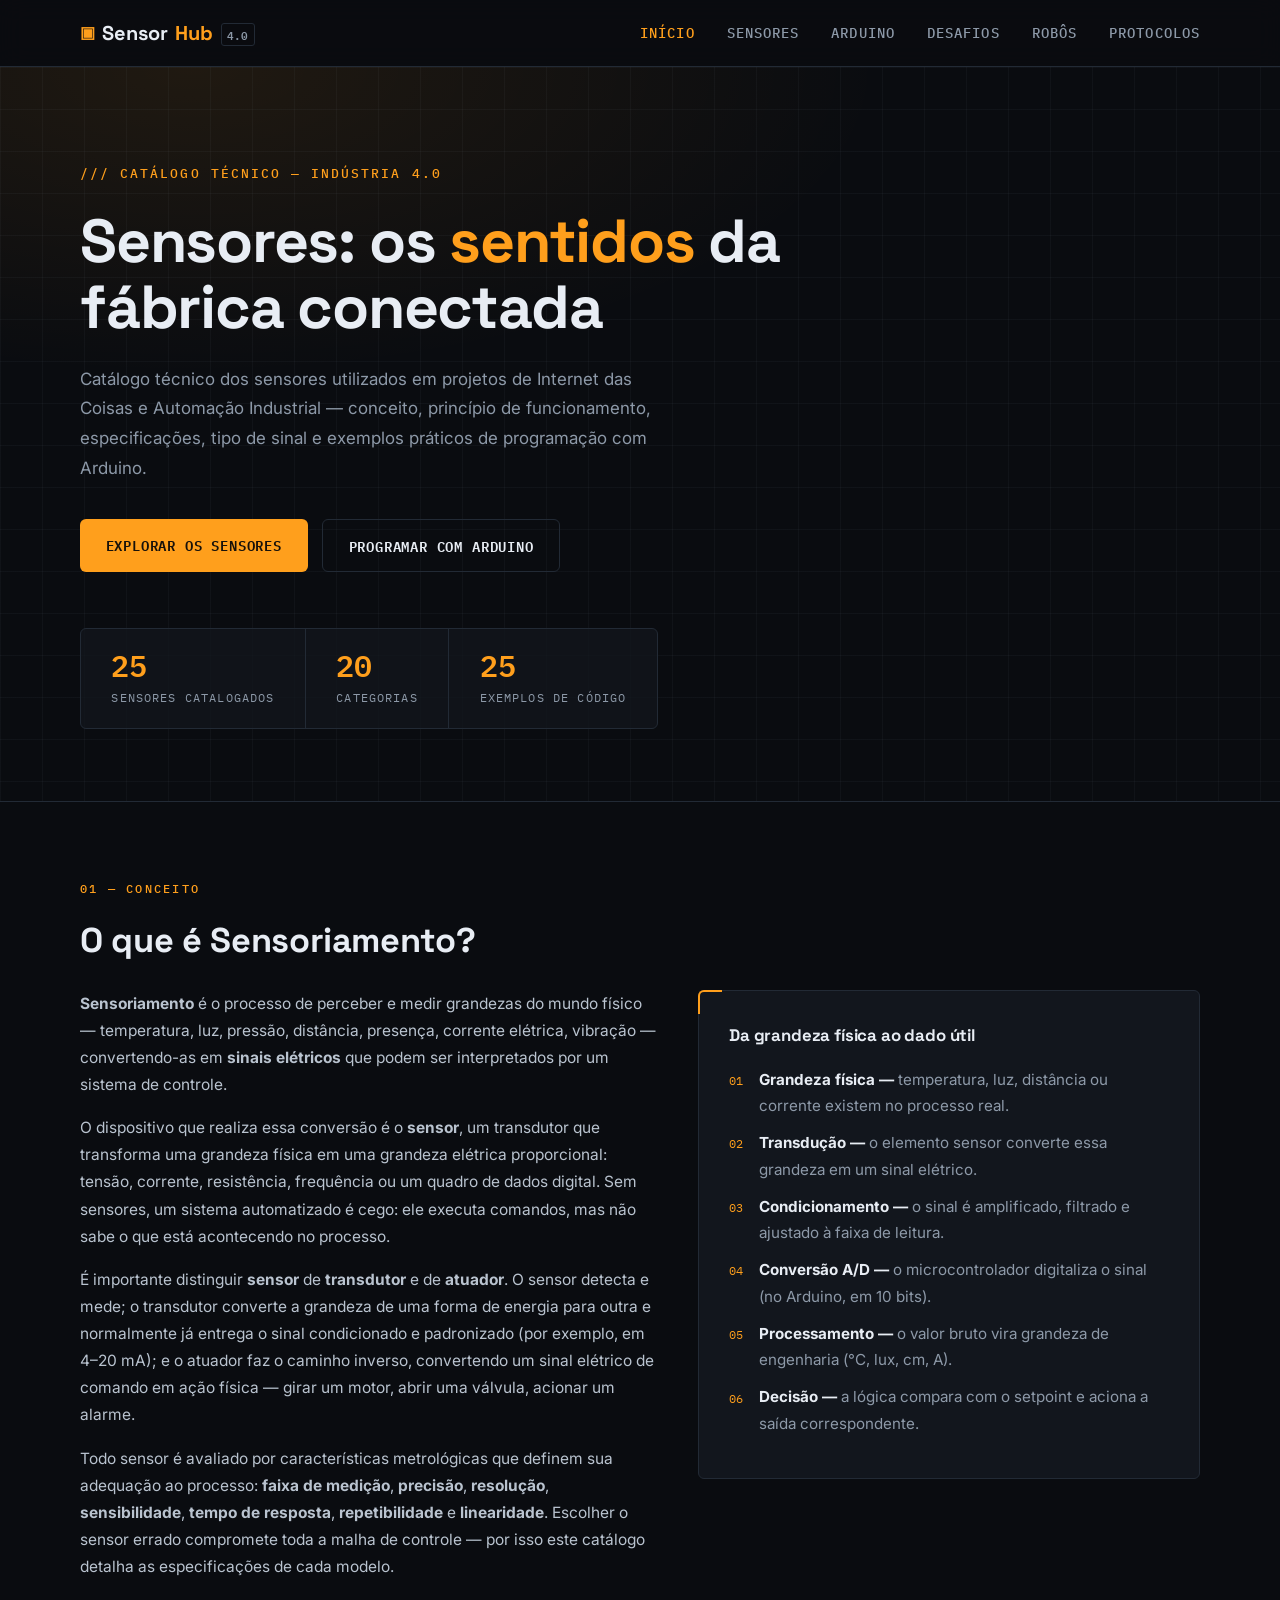
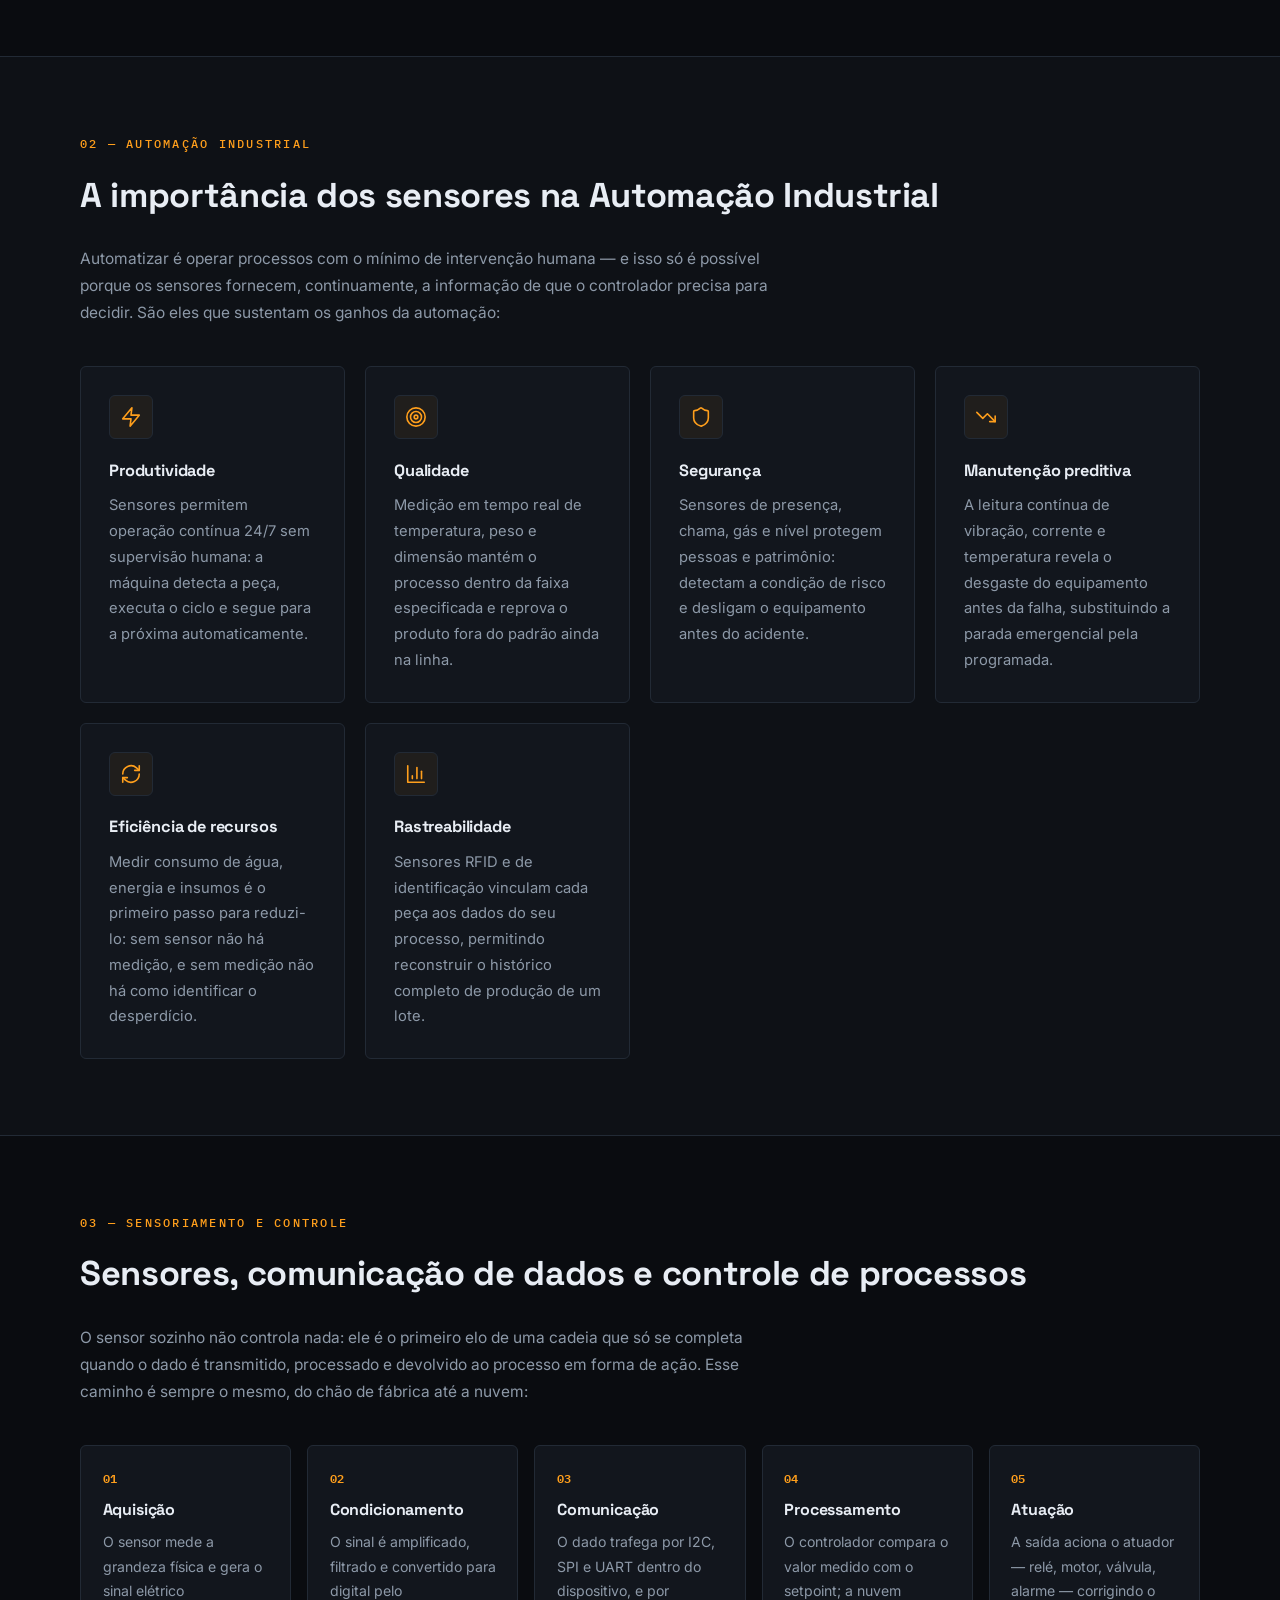
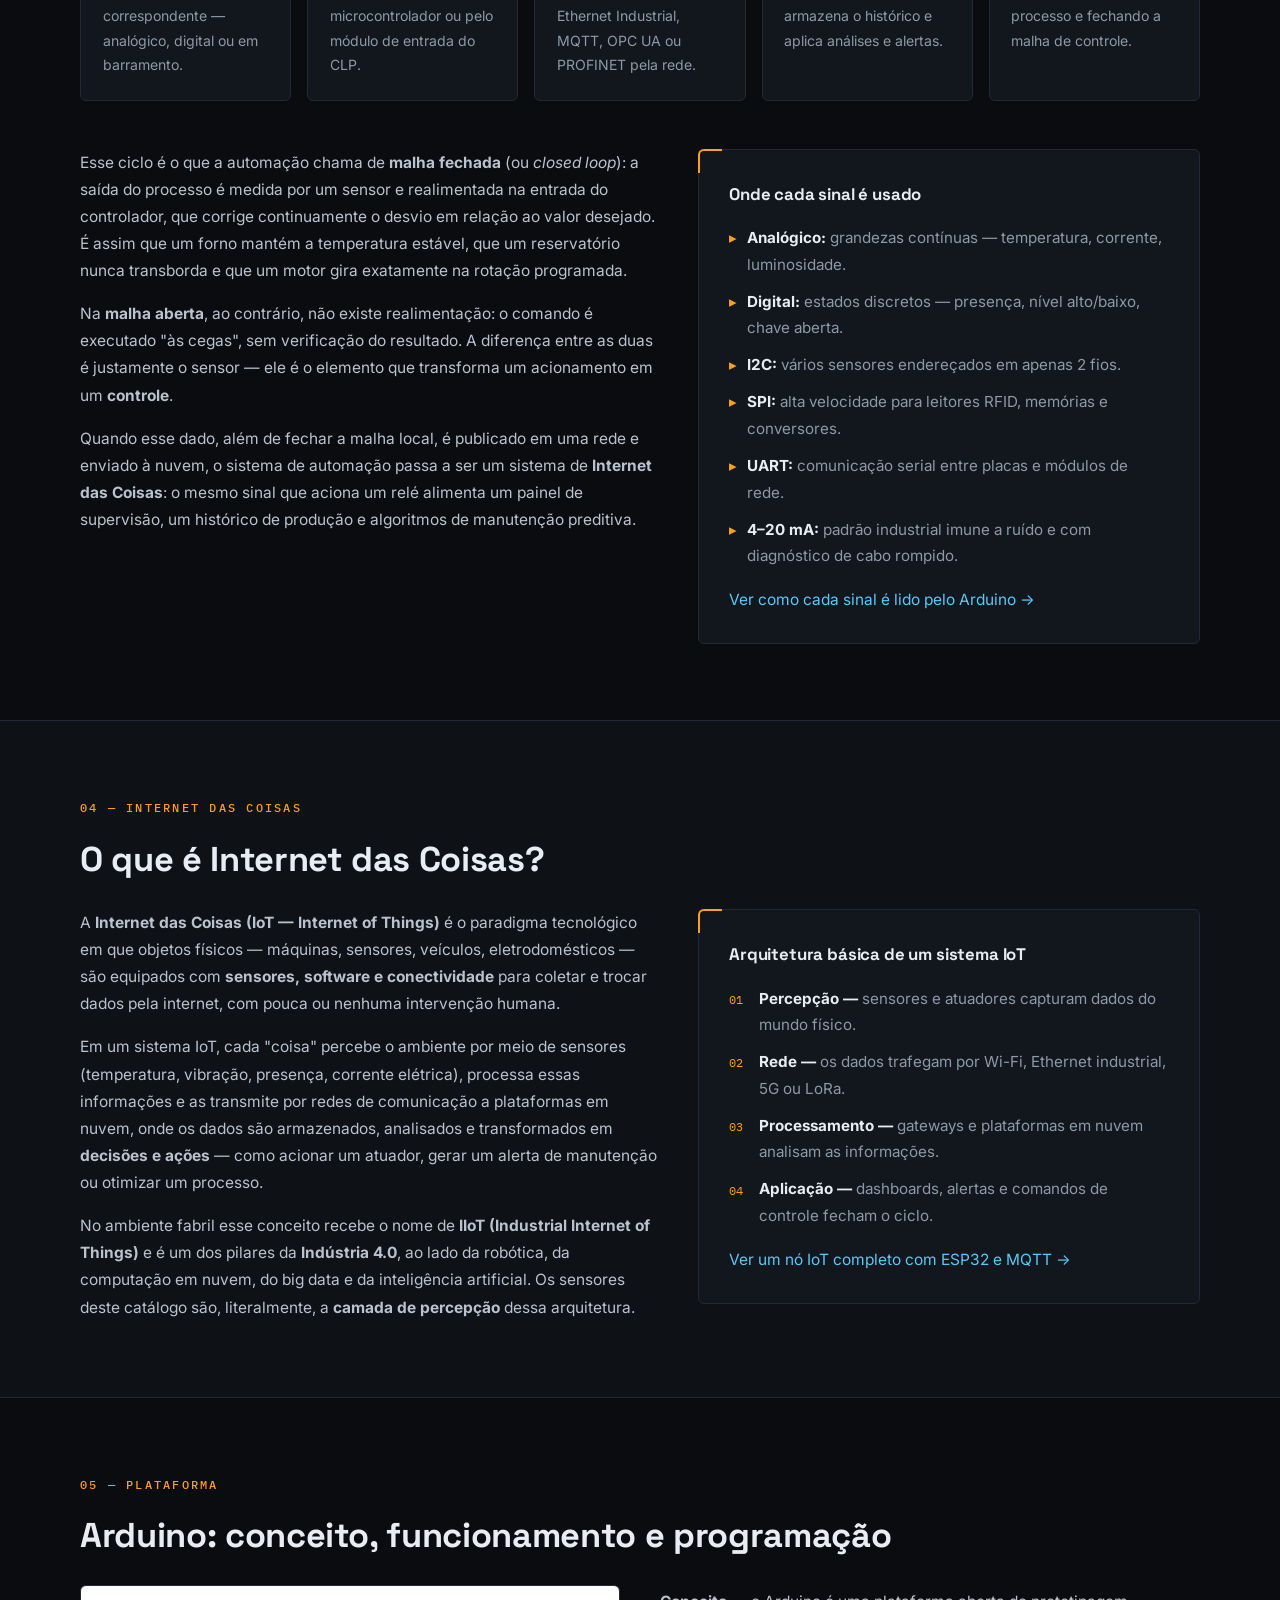
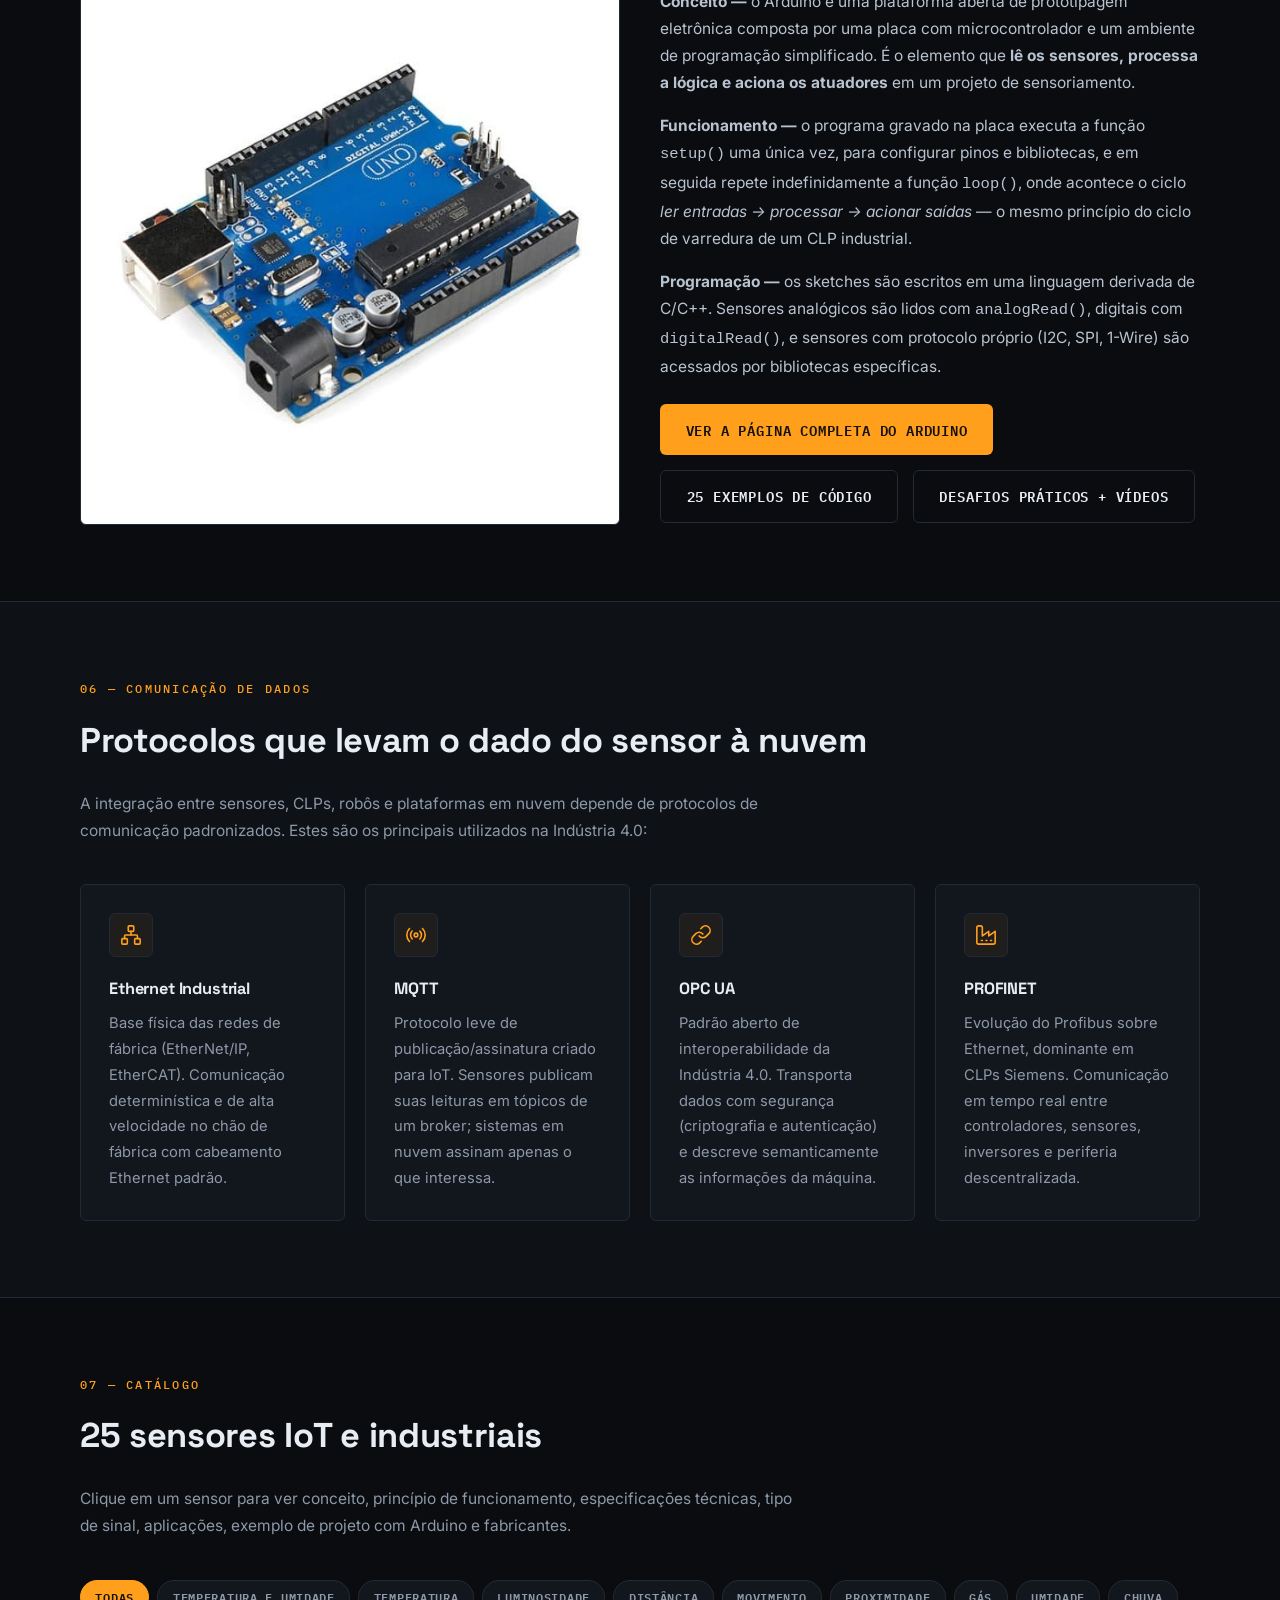
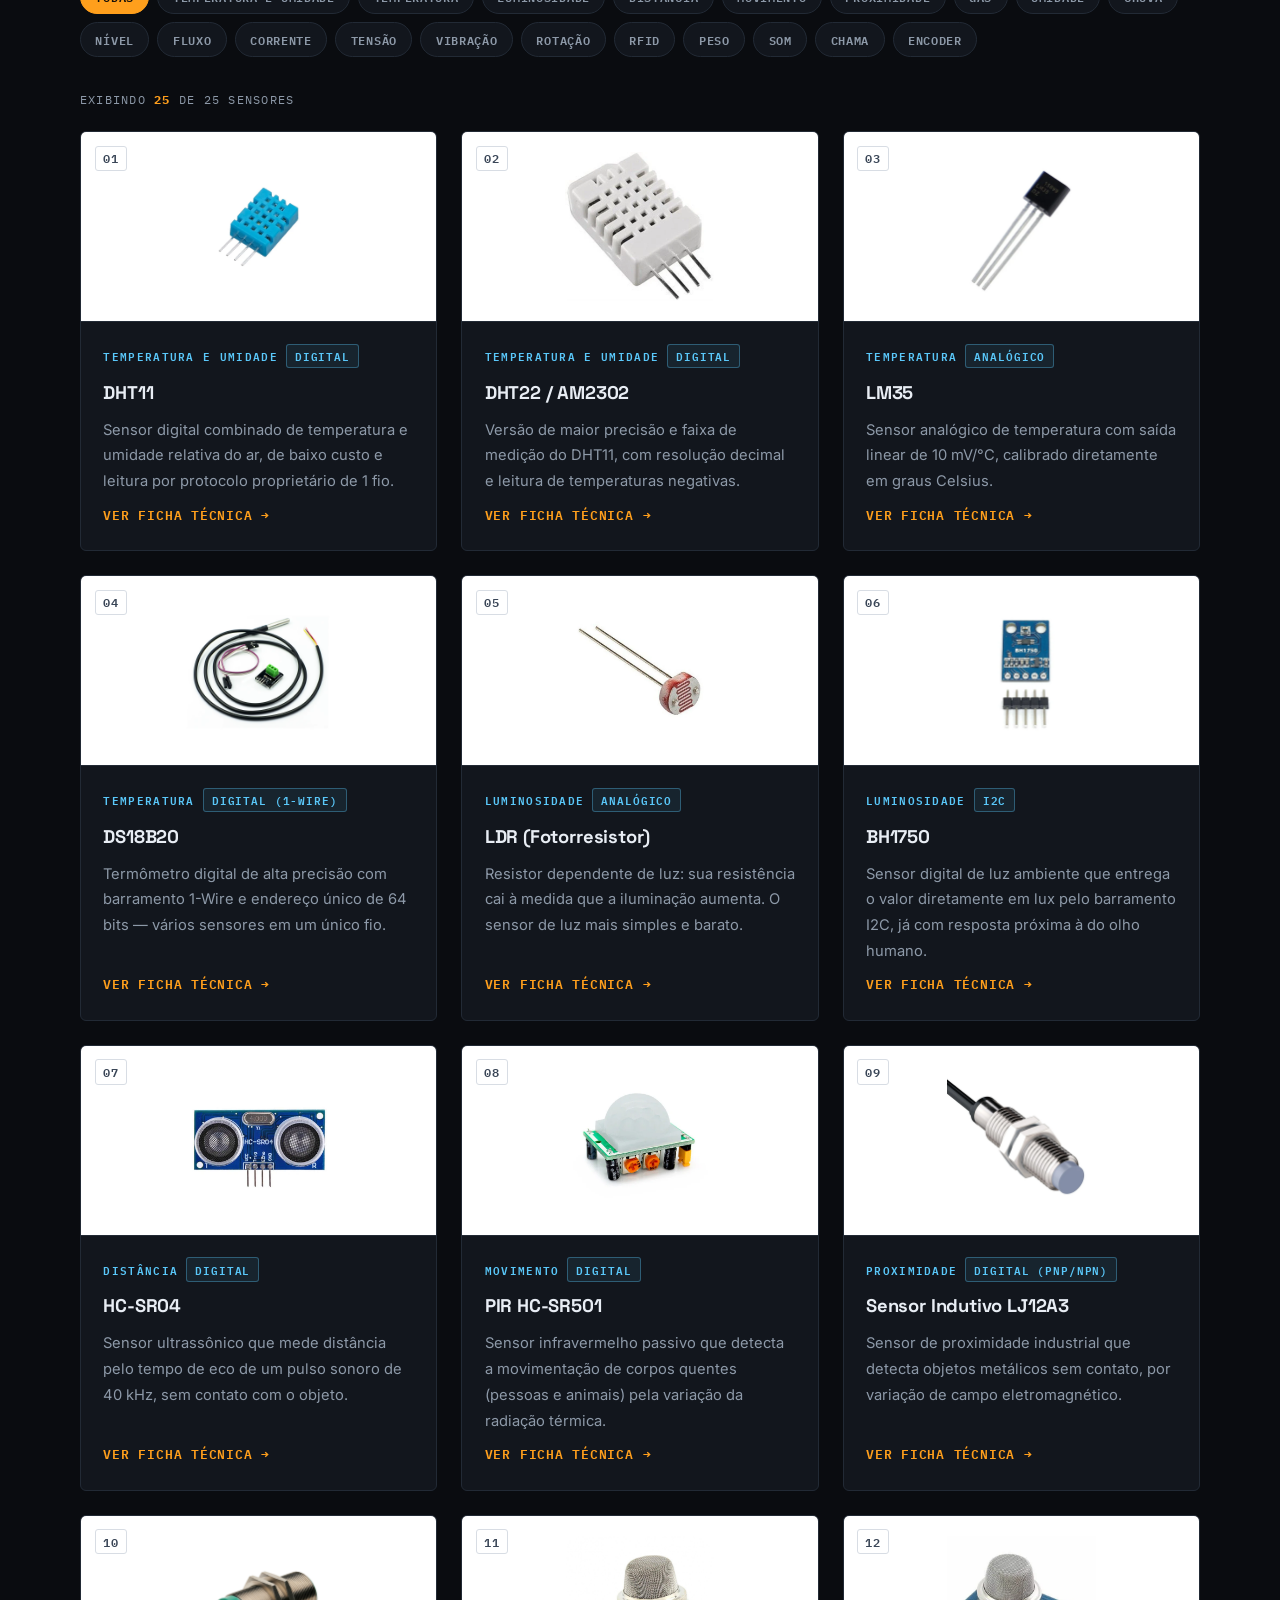
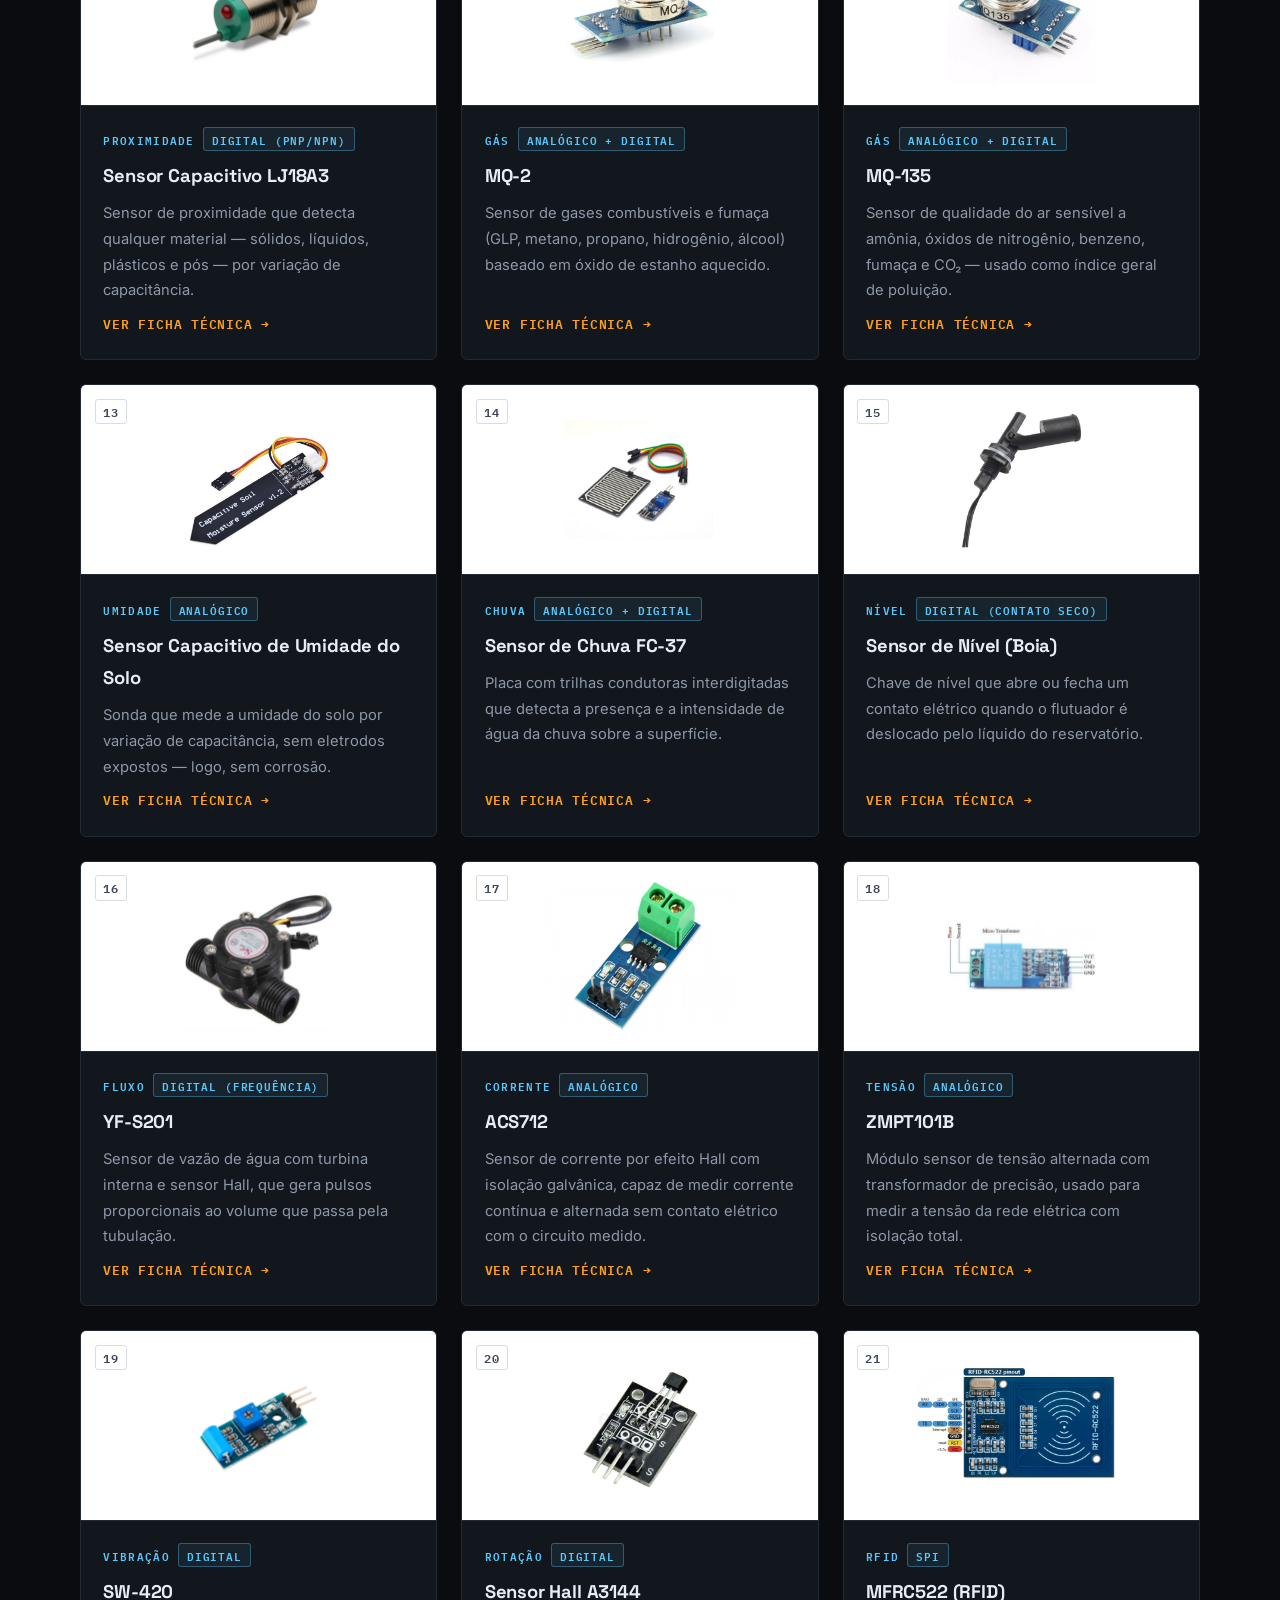
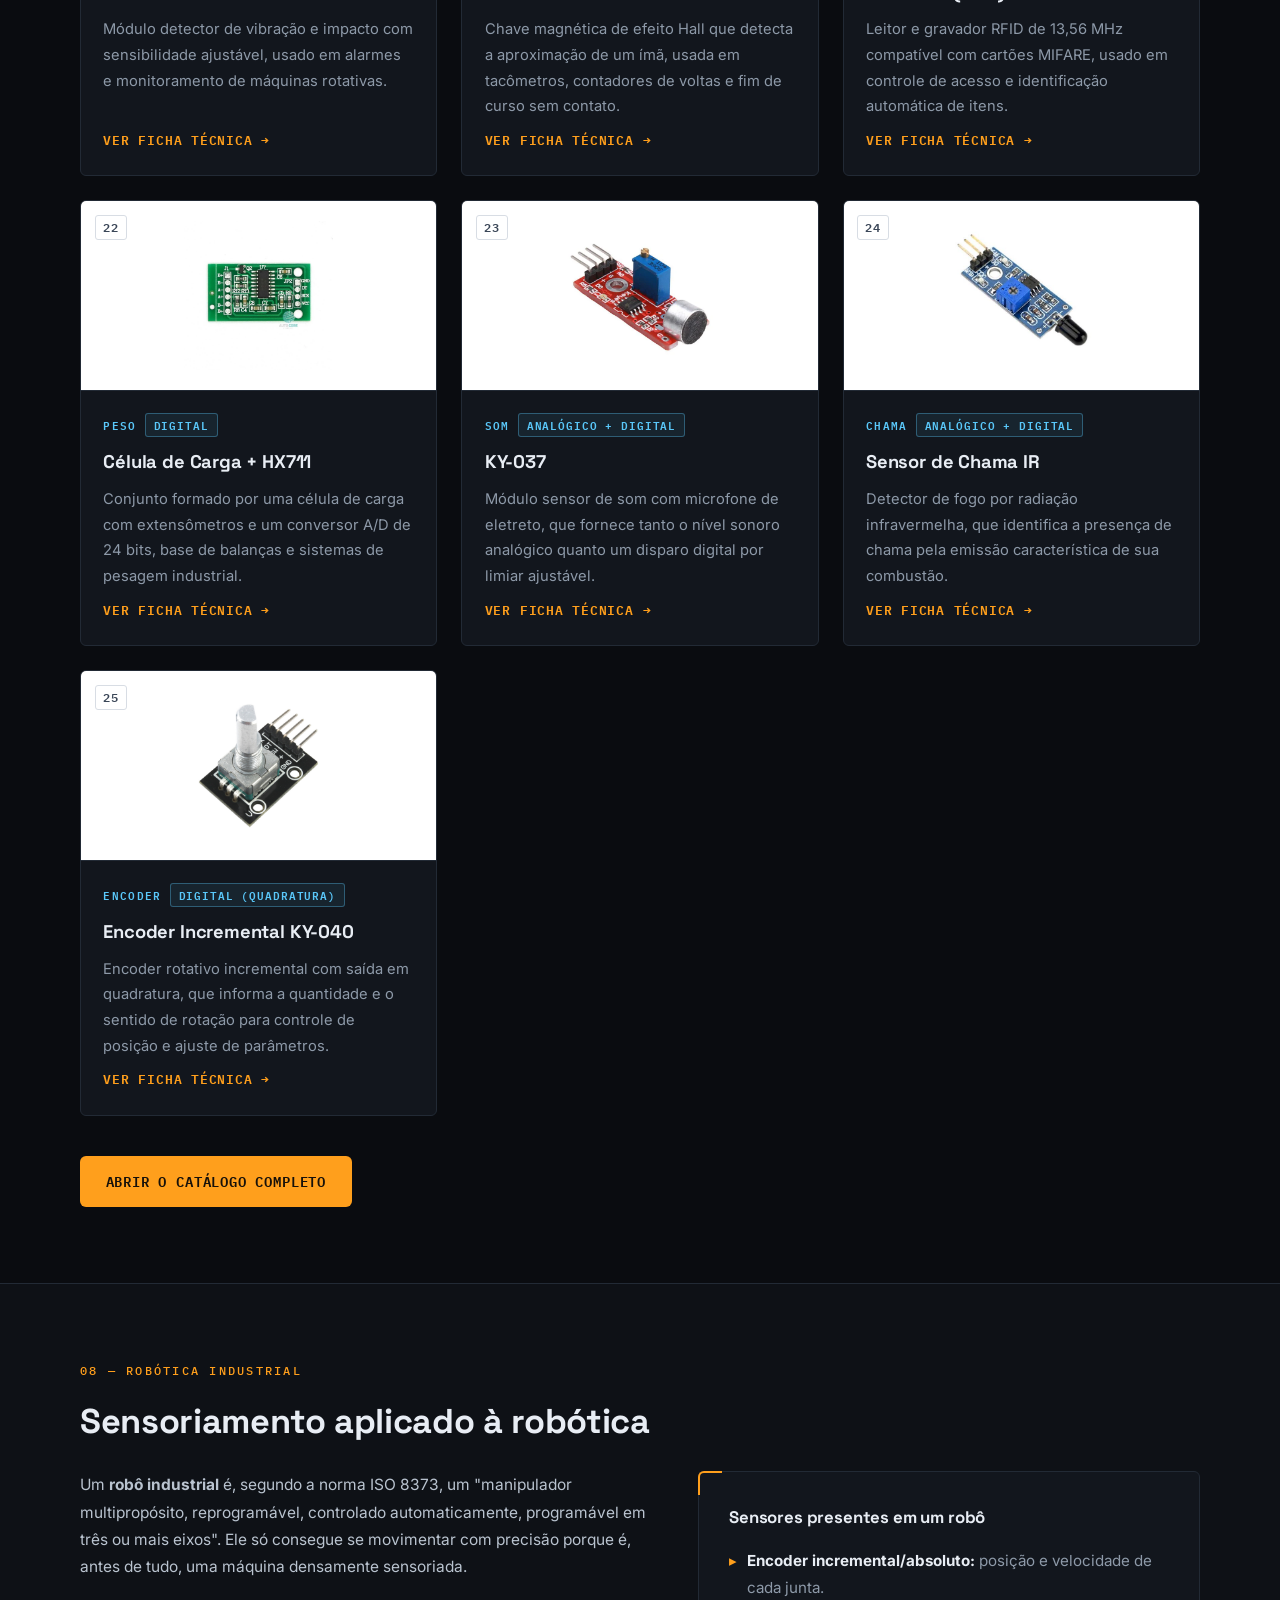
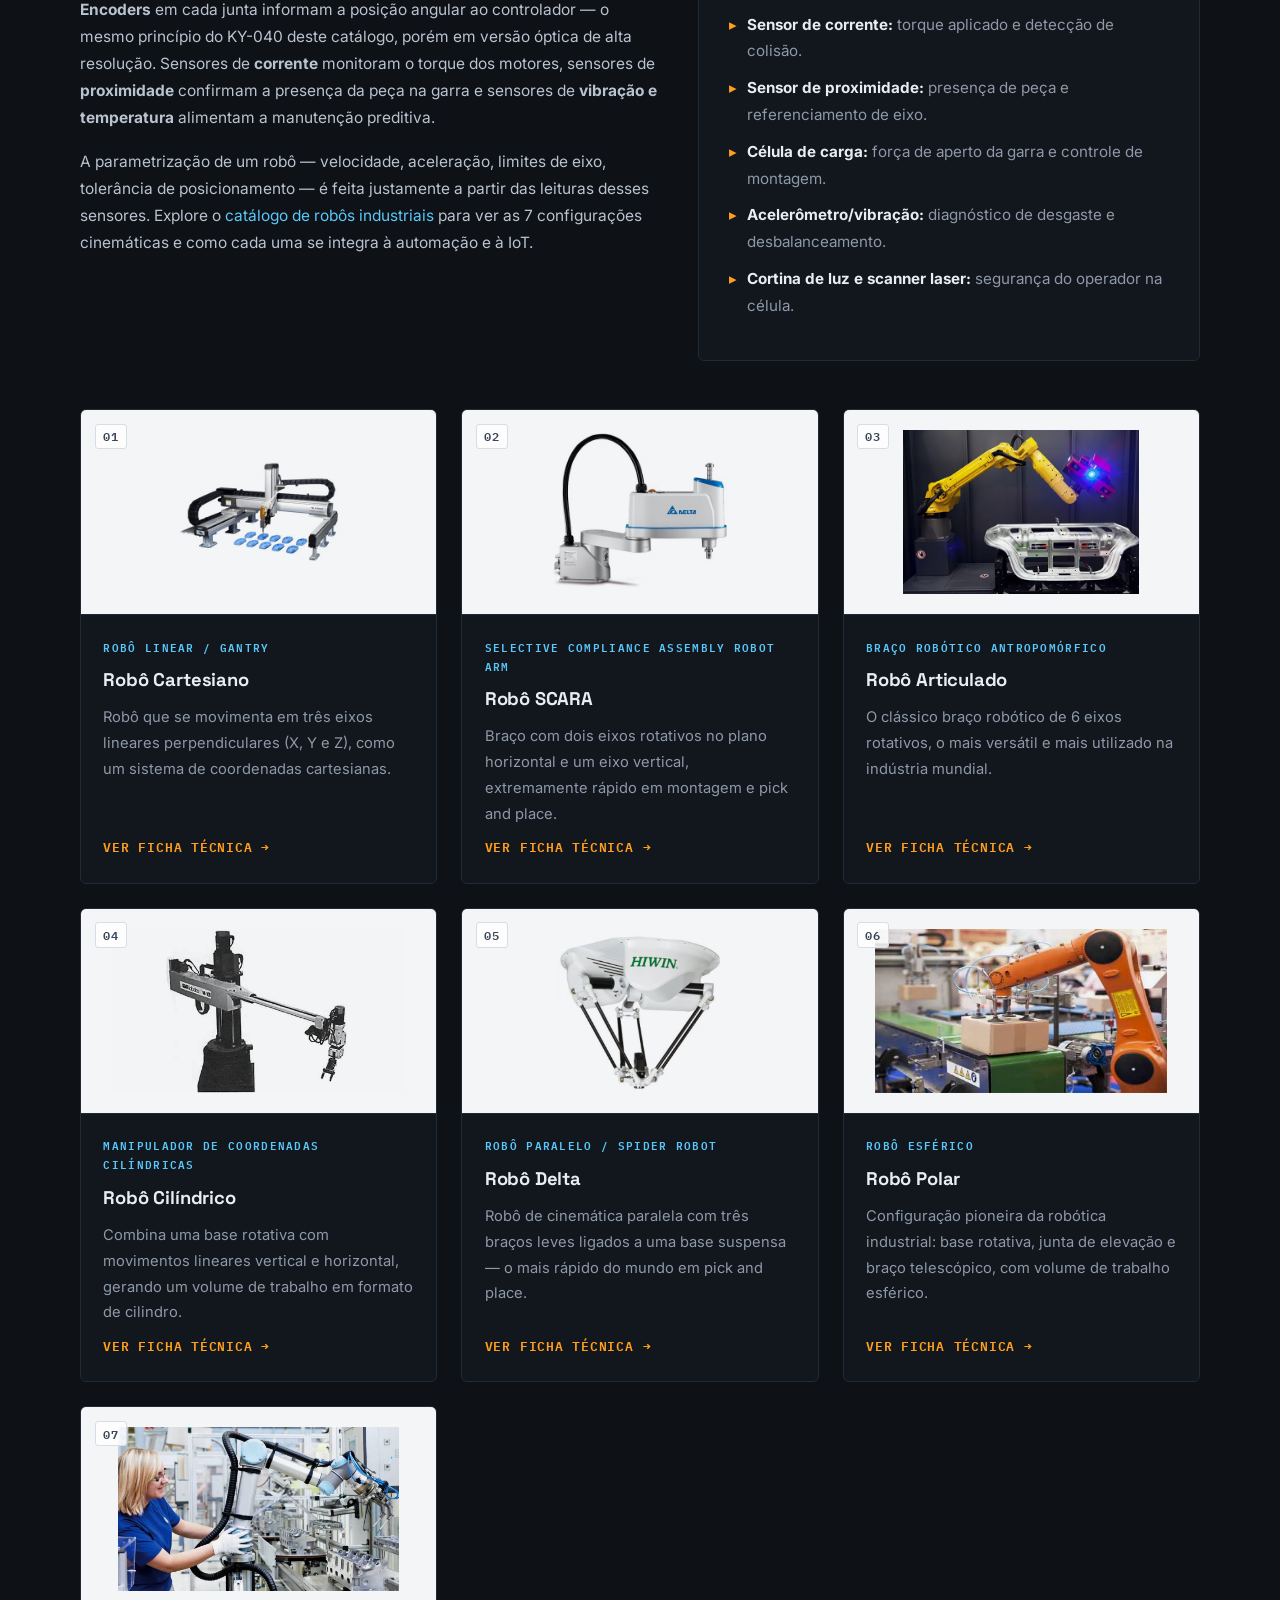
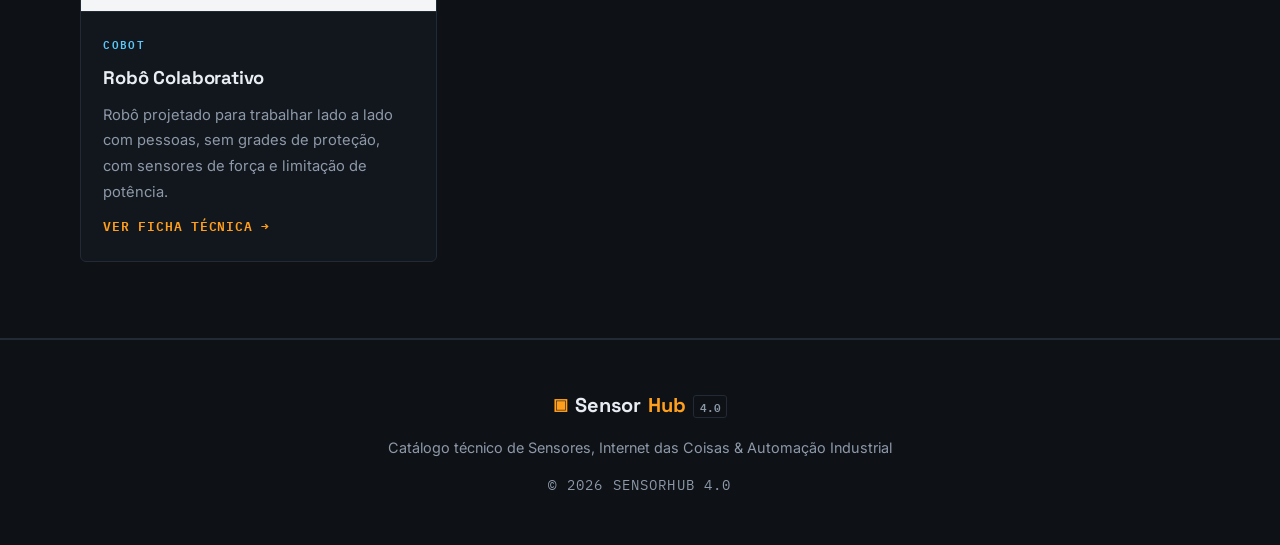
==== commit e06e4cdb: "Adiciona pagina de desafios Arduino e ESP32/ESP8266 com videos - Desafios 1, 2 e 3: explicacao dos s" ====
--- a/index.html
+++ b/index.html
@@ -28,6 +28,7 @@
         <li><a href="index.html" class="ativo">Início</a></li>
         <li><a href="sensores.html">Sensores</a></li>
         <li><a href="arduino.html">Arduino</a></li>
+        <li><a href="desafios.html">Desafios</a></li>
         <li><a href="robos.html">Robôs</a></li>
         <li><a href="index.html#protocolos">Protocolos</a></li>
       </ul>
@@ -330,6 +331,7 @@
             <div class="hero-botoes" style="margin-top: 1.5rem;">
               <a href="arduino.html" class="botao">Ver a página completa do Arduino</a>
               <a href="arduino.html#exemplos" class="botao botao-vazado">25 exemplos de código</a>
+              <a href="desafios.html" class="botao botao-vazado">Desafios práticos + vídeos</a>
             </div>
           </div>
         </div>
--- a/css/style.css
+++ b/css/style.css
@@ -1317,3 +1317,235 @@
     font-size: 0.76rem;
   }
 }
+
+/* ============================================================
+   14. PÁGINA DE DESAFIOS PRÁTICOS (desafios.html)
+   ============================================================ */
+
+/* Cards de atalho para cada desafio */
+.cartao-icone.cartao-link {
+  display: block;
+  color: inherit;
+}
+
+.cartao-link .card-robo-link {
+  display: inline-block;
+  margin-top: 0.9rem;
+}
+
+/* Lista de entregas exigidas (checklist) */
+.lista-entregas {
+  list-style: none;
+  display: flex;
+  flex-wrap: wrap;
+  gap: 0.5rem;
+  margin-top: 1rem;
+}
+
+.lista-entregas li {
+  font-family: var(--fonte-mono);
+  font-size: 0.72rem;
+  font-weight: 600;
+  text-transform: uppercase;
+  letter-spacing: 0.06em;
+  color: var(--cor-primaria);
+  border: 1px solid rgba(255, 159, 28, 0.35);
+  background: rgba(255, 159, 28, 0.08);
+  border-radius: 3px;
+  padding: 0.2rem 0.6rem;
+}
+
+/* Tabela de lógica / comparativo */
+.tabela-rolagem {
+  overflow-x: auto;
+  margin-top: 0.5rem;
+}
+
+.tabela-logica {
+  width: 100%;
+  border-collapse: collapse;
+  font-size: 0.9rem;
+}
+
+.tabela-logica th,
+.tabela-logica td {
+  text-align: left;
+  padding: 0.65rem 0.8rem;
+  border-bottom: 1px solid var(--cor-borda);
+  vertical-align: top;
+}
+
+.tabela-logica th {
+  font-family: var(--fonte-mono);
+  font-size: 0.72rem;
+  text-transform: uppercase;
+  letter-spacing: 0.06em;
+  color: var(--cor-texto-suave);
+  font-weight: 600;
+}
+
+.tabela-logica td {
+  color: #b9c3cf;
+}
+
+/* Indicador de estado do LED dentro das tabelas */
+.estado {
+  display: inline-flex;
+  align-items: center;
+  gap: 0.45rem;
+  font-family: var(--fonte-mono);
+  font-size: 0.78rem;
+  font-weight: 600;
+  white-space: nowrap;
+}
+
+.estado::before {
+  content: "";
+  width: 10px;
+  height: 10px;
+  border-radius: 50%;
+  background: var(--cor-cor, #3a4350);
+  box-shadow: 0 0 8px var(--cor-cor, transparent);
+}
+
+.estado-off    { --cor-cor: #3a4350; color: var(--cor-texto-suave); }
+.estado-on     { --cor-cor: var(--cor-primaria); color: var(--cor-primaria); }
+.estado-verde  { --cor-cor: #2ecc71; color: #2ecc71; }
+.estado-verm   { --cor-cor: #ff4d4d; color: #ff6b6b; }
+.estado-amar   { --cor-cor: #f4d03f; color: #f4d03f; }
+.estado-azul   { --cor-cor: var(--cor-secundaria); color: var(--cor-secundaria); }
+
+.estado-pisca::before {
+  animation: piscar 0.6s steps(1) infinite;
+}
+
+.estado-alterna::before {
+  animation: alternar 1s steps(1) infinite;
+}
+
+@keyframes piscar {
+  50% { opacity: 0.15; box-shadow: none; }
+}
+
+@keyframes alternar {
+  0%   { background: #ff4d4d; box-shadow: 0 0 8px #ff4d4d; }
+  50%  { background: #f4d03f; box-shadow: 0 0 8px #f4d03f; }
+}
+
+/* Subtítulo interno de cada bloco do desafio */
+.desafio-bloco-titulo {
+  font-family: var(--fonte-mono);
+  font-size: 0.8rem;
+  text-transform: uppercase;
+  letter-spacing: 0.08em;
+  color: var(--cor-primaria);
+  margin: 3rem 0 1.1rem;
+}
+
+/* Botão do Tinkercad ao lado da lista de ligações */
+.tinkercad-acoes {
+  display: flex;
+  flex-wrap: wrap;
+  align-items: center;
+  gap: 1rem;
+  margin-top: 1rem;
+}
+
+.tinkercad-acoes small {
+  color: var(--cor-texto-suave);
+  font-size: 0.8rem;
+}
+
+/* Abas dos códigos: o bloco de código ocupa o painel inteiro */
+.abas-codigo {
+  margin-bottom: 0;
+}
+
+.abas-codigo .aba-painel {
+  padding: 1.25rem;
+}
+
+.abas-codigo .bloco-codigo {
+  margin: 0;
+}
+
+.abas-codigo .aba-painel > p {
+  font-size: 0.9rem;
+  margin-bottom: 1rem;
+}
+
+/* Grade de vídeos (gravados na vertical, 9:16) */
+.grupo-videos + .grupo-videos {
+  margin-top: 2rem;
+}
+
+.grupo-videos h4 {
+  font-size: 0.95rem;
+  margin-bottom: 0.9rem;
+  color: var(--cor-texto);
+}
+
+.grupo-videos h4 span {
+  font-family: var(--fonte-mono);
+  font-size: 0.7rem;
+  color: var(--cor-primaria);
+  margin-right: 0.5rem;
+}
+
+.grade-videos {
+  display: grid;
+  grid-template-columns: repeat(auto-fill, minmax(200px, 1fr));
+  gap: 1.25rem;
+}
+
+.card-video {
+  background: var(--cor-superficie);
+  border: 1px solid var(--cor-borda);
+  border-radius: var(--raio);
+  overflow: hidden;
+  margin: 0;
+}
+
+.card-video video {
+  display: block;
+  width: 100%;
+  aspect-ratio: 9 / 16;
+  background: #000;
+  object-fit: cover;
+}
+
+.card-video figcaption {
+  padding: 0.8rem 1rem 1rem;
+  font-size: 0.85rem;
+  color: var(--cor-texto-suave);
+}
+
+.card-video figcaption strong {
+  display: block;
+  color: var(--cor-texto);
+  font-size: 0.9rem;
+  margin-bottom: 0.25rem;
+}
+
+/* Espaço reservado para vídeo ainda não gravado */
+.video-pendente {
+  border: 1px dashed var(--cor-borda);
+  border-radius: var(--raio);
+  padding: 2.5rem 1.5rem;
+  text-align: center;
+  color: var(--cor-texto-suave);
+  font-family: var(--fonte-mono);
+  font-size: 0.82rem;
+}
+
+@media (max-width: 720px) {
+  .grade-videos {
+    grid-template-columns: repeat(2, 1fr);
+    gap: 0.75rem;
+  }
+
+  .card-video figcaption {
+    padding: 0.6rem 0.7rem 0.8rem;
+    font-size: 0.78rem;
+  }
+}
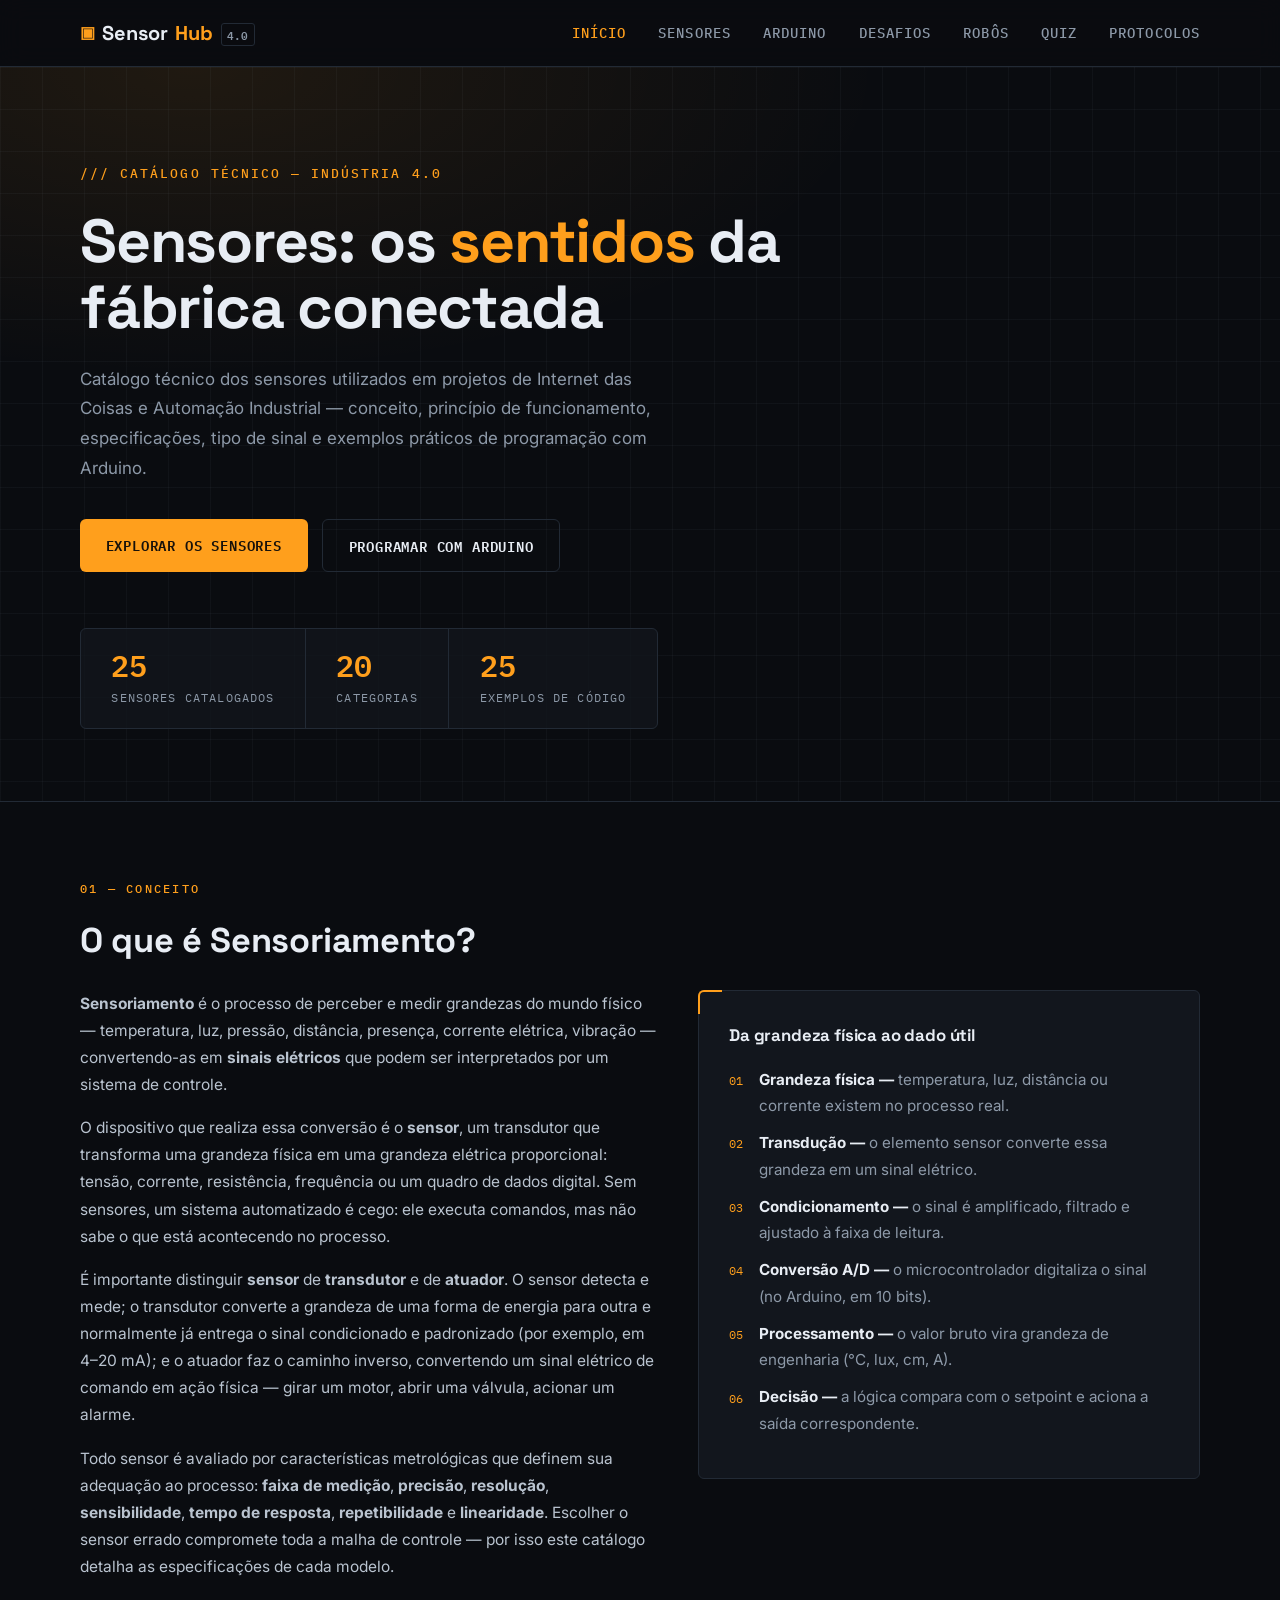
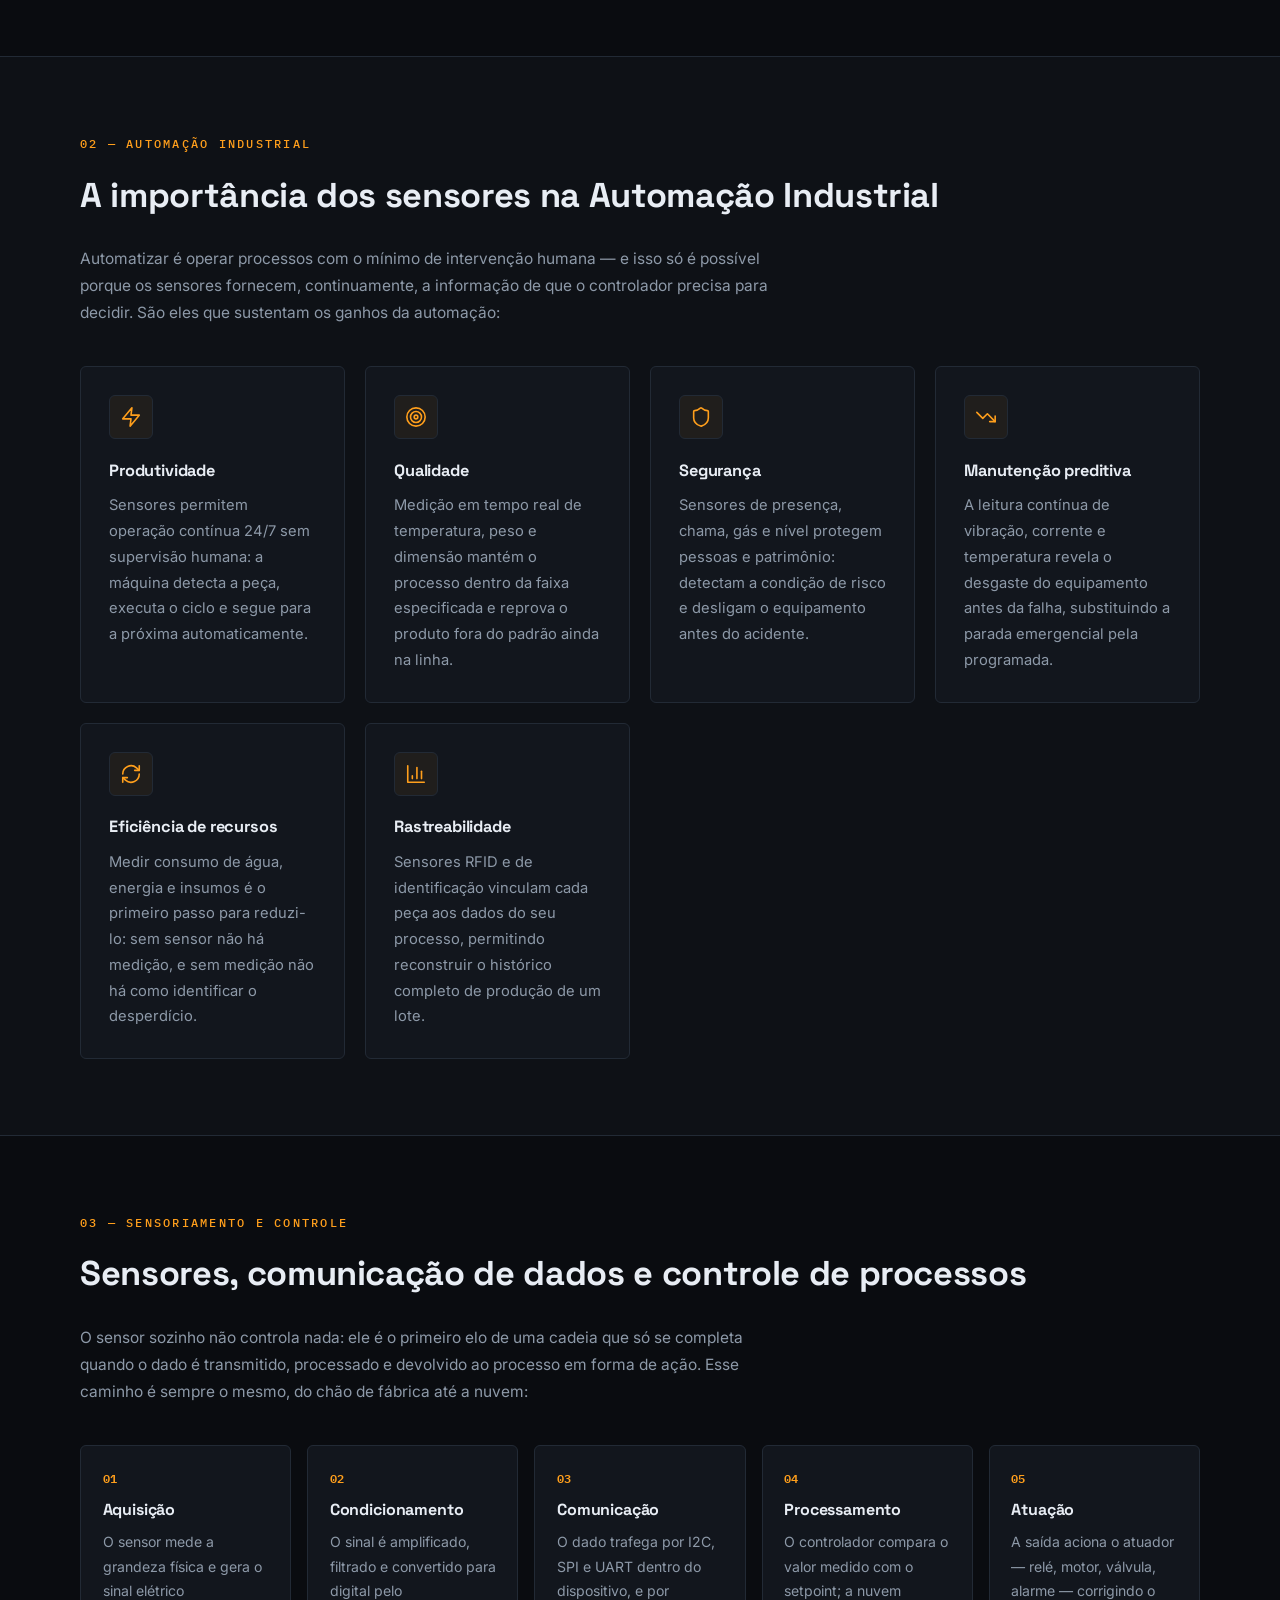
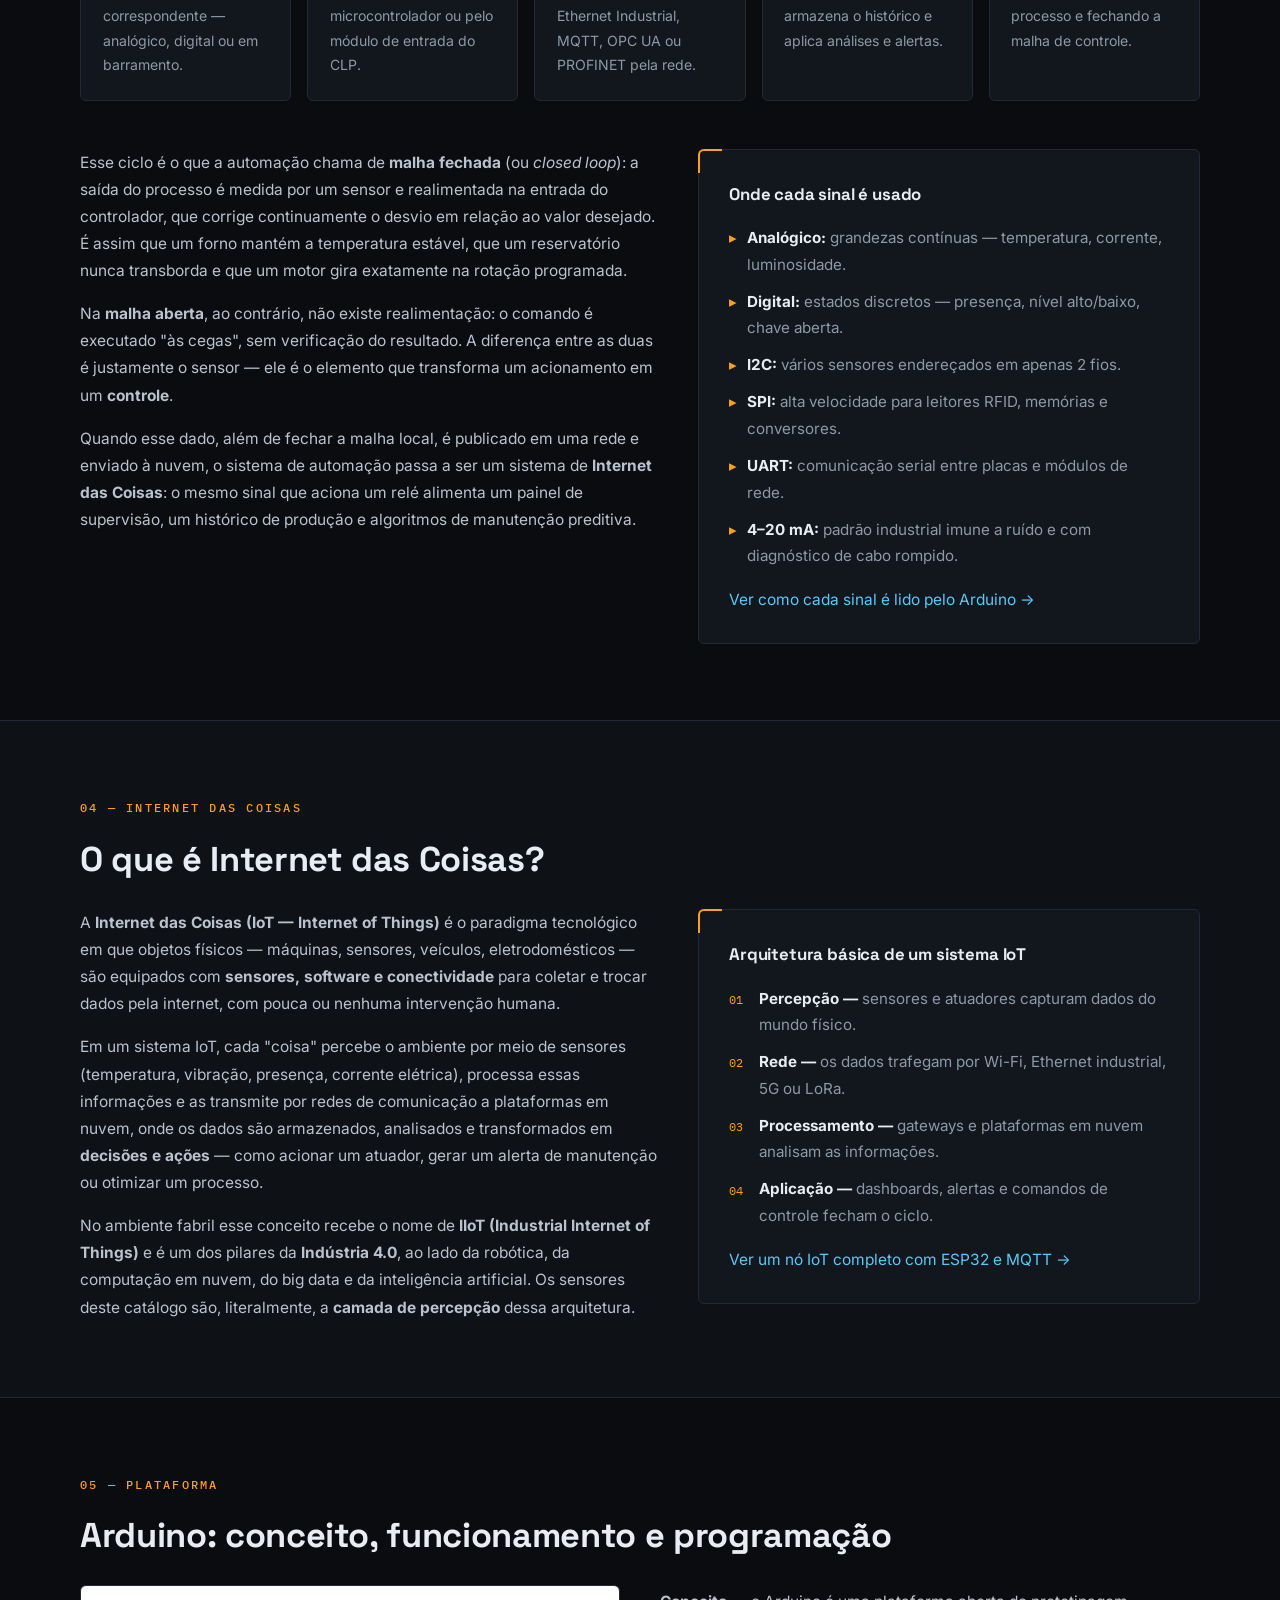
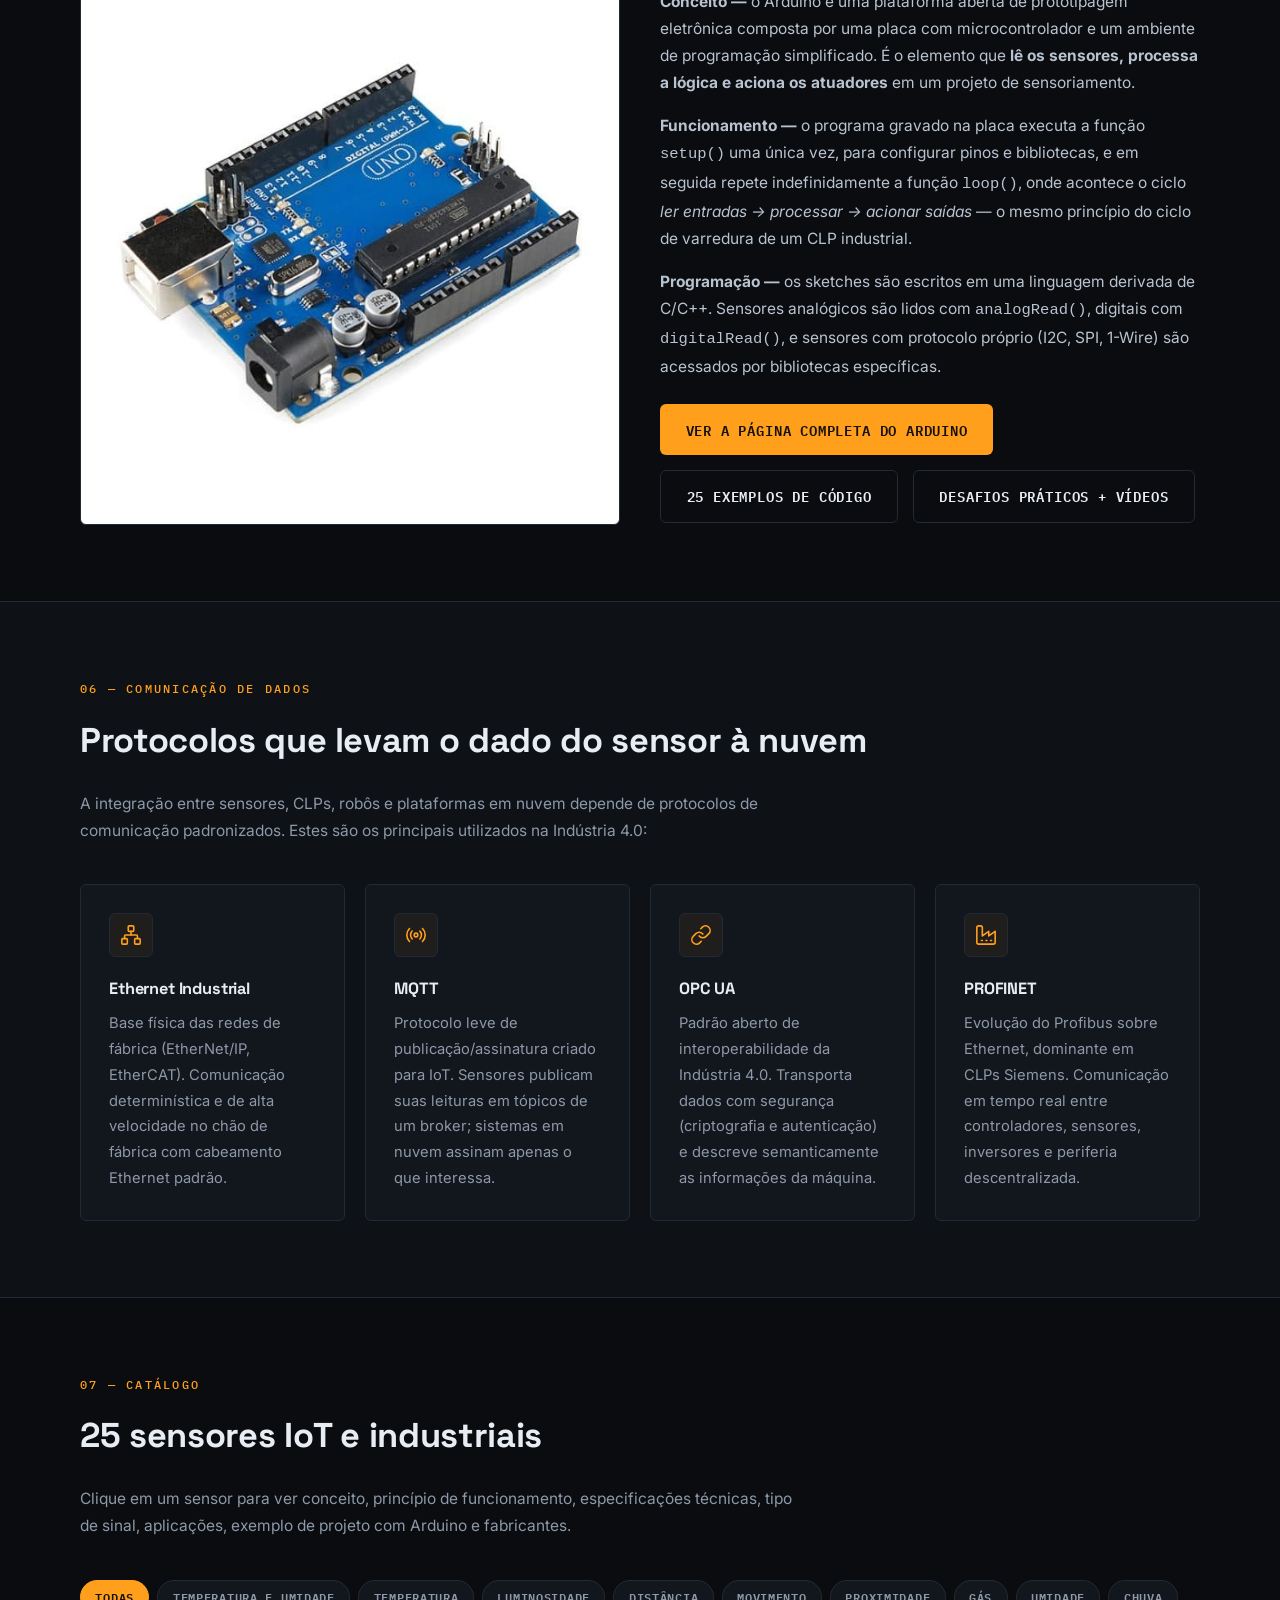
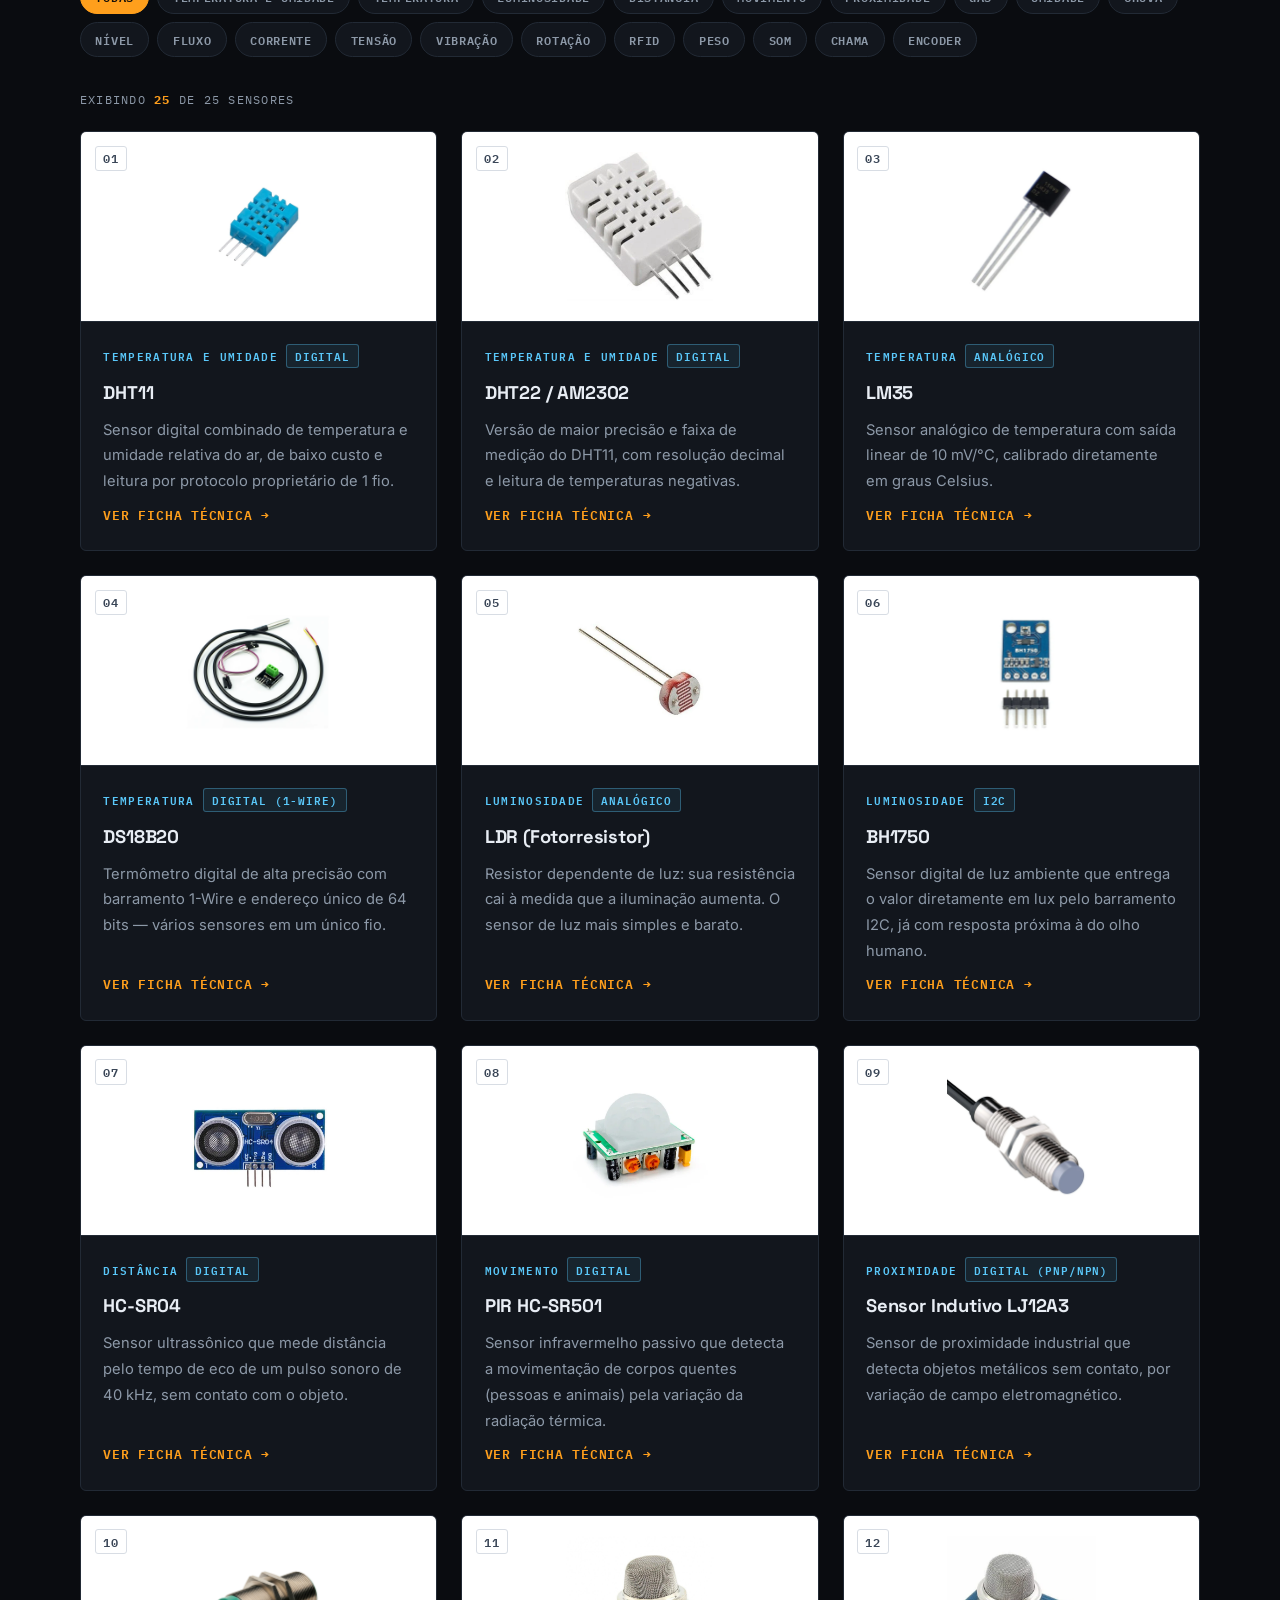
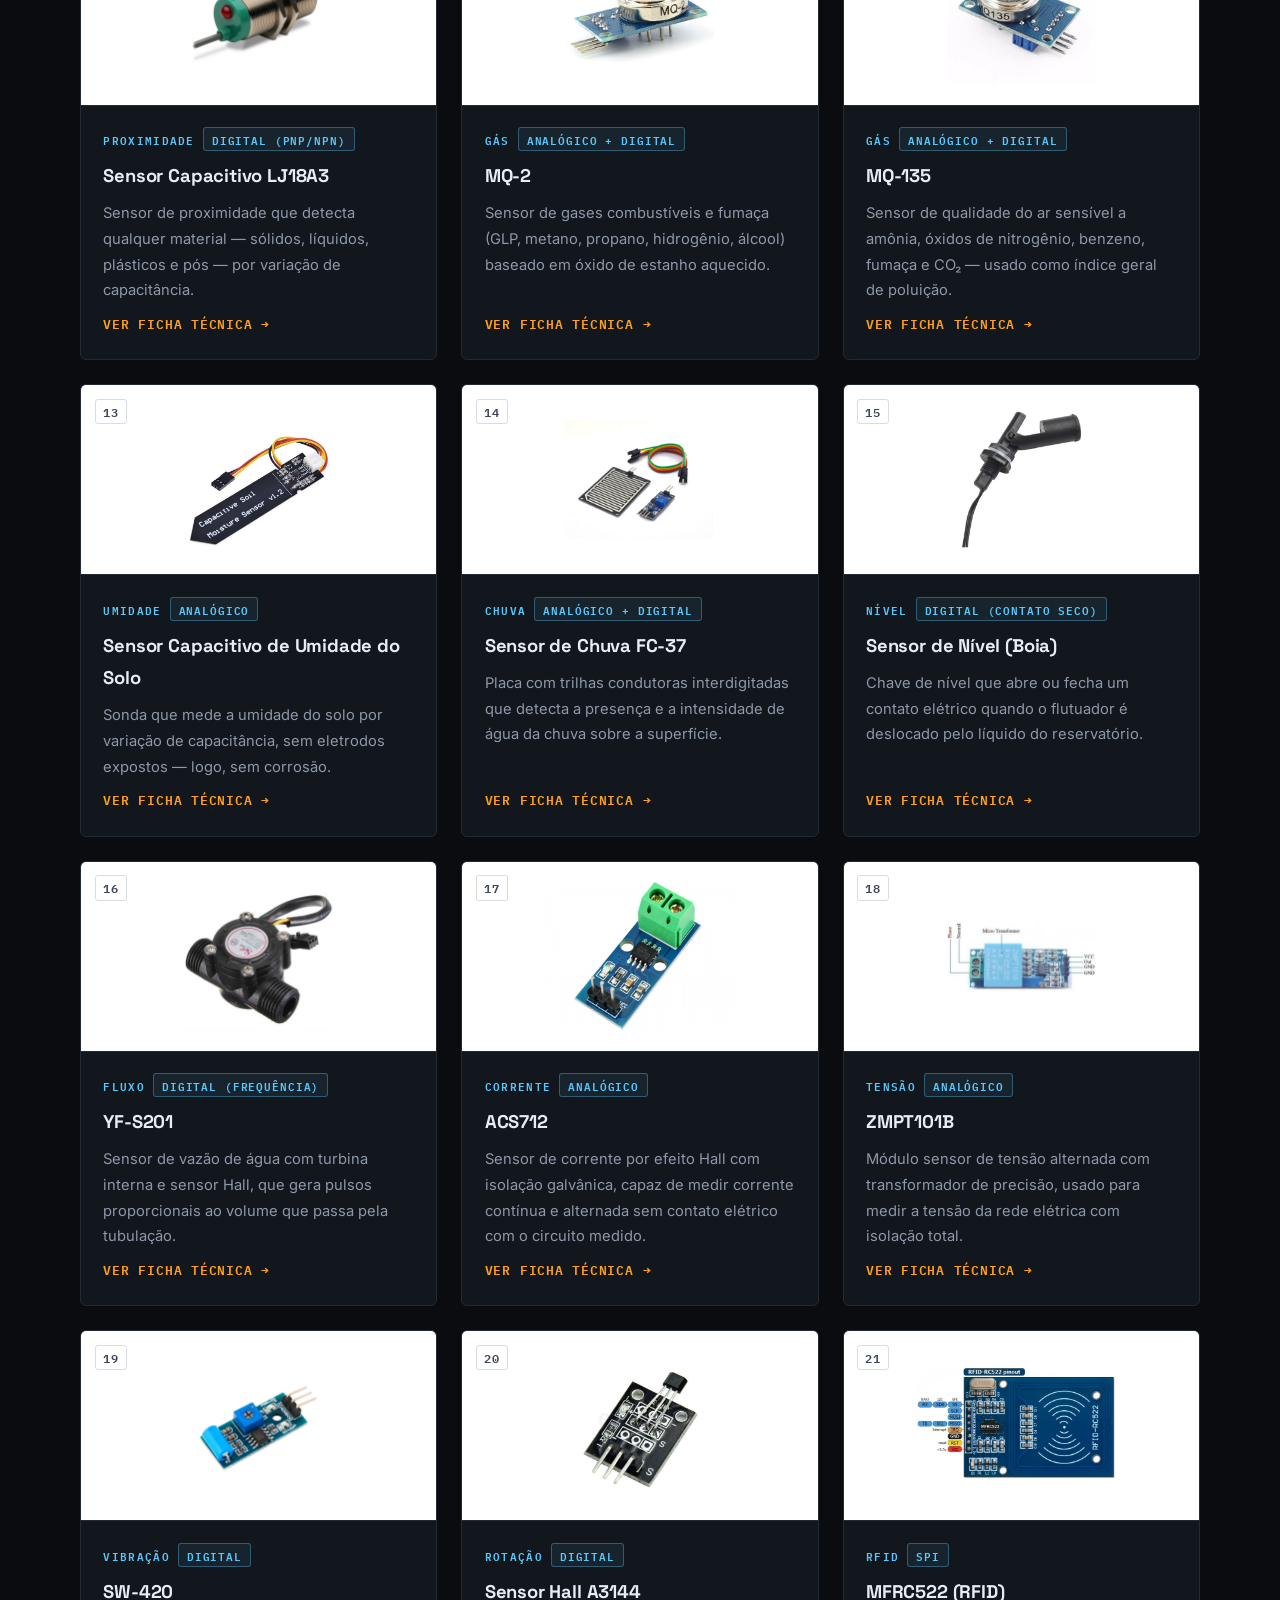
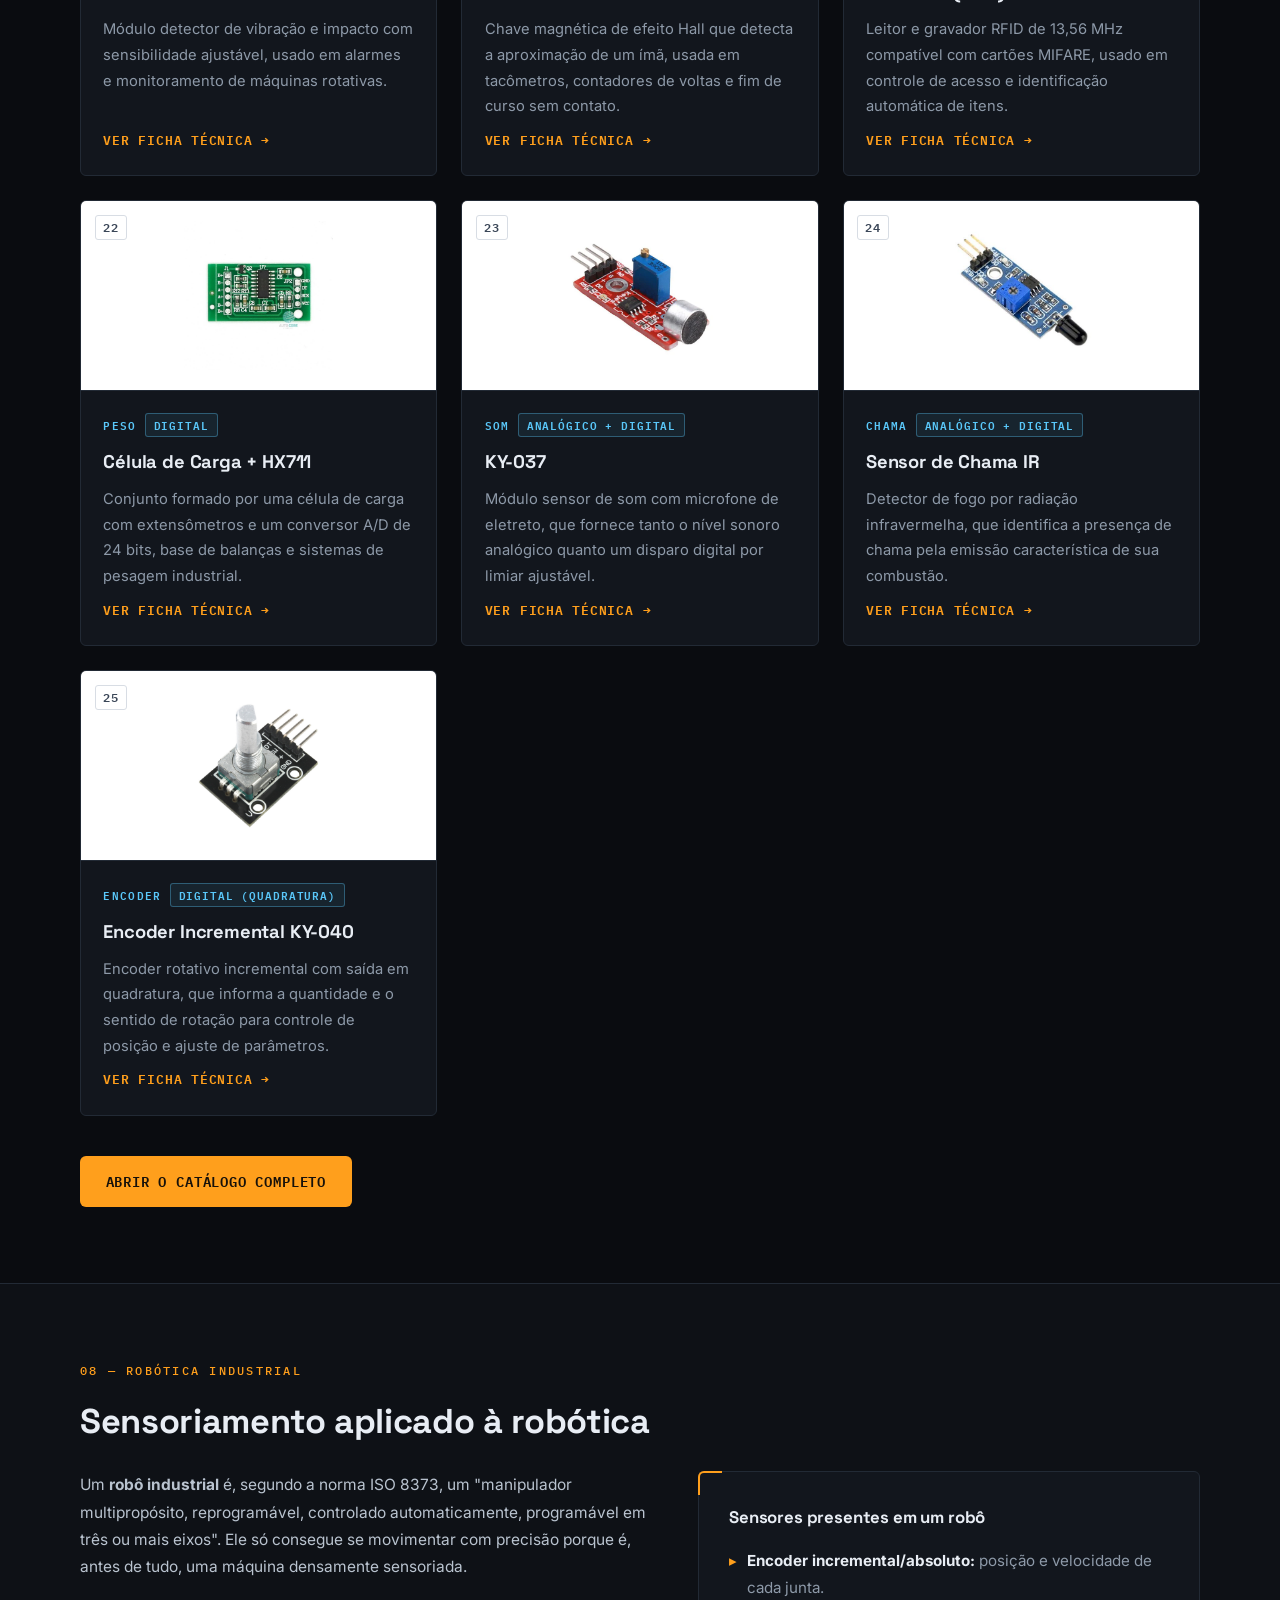
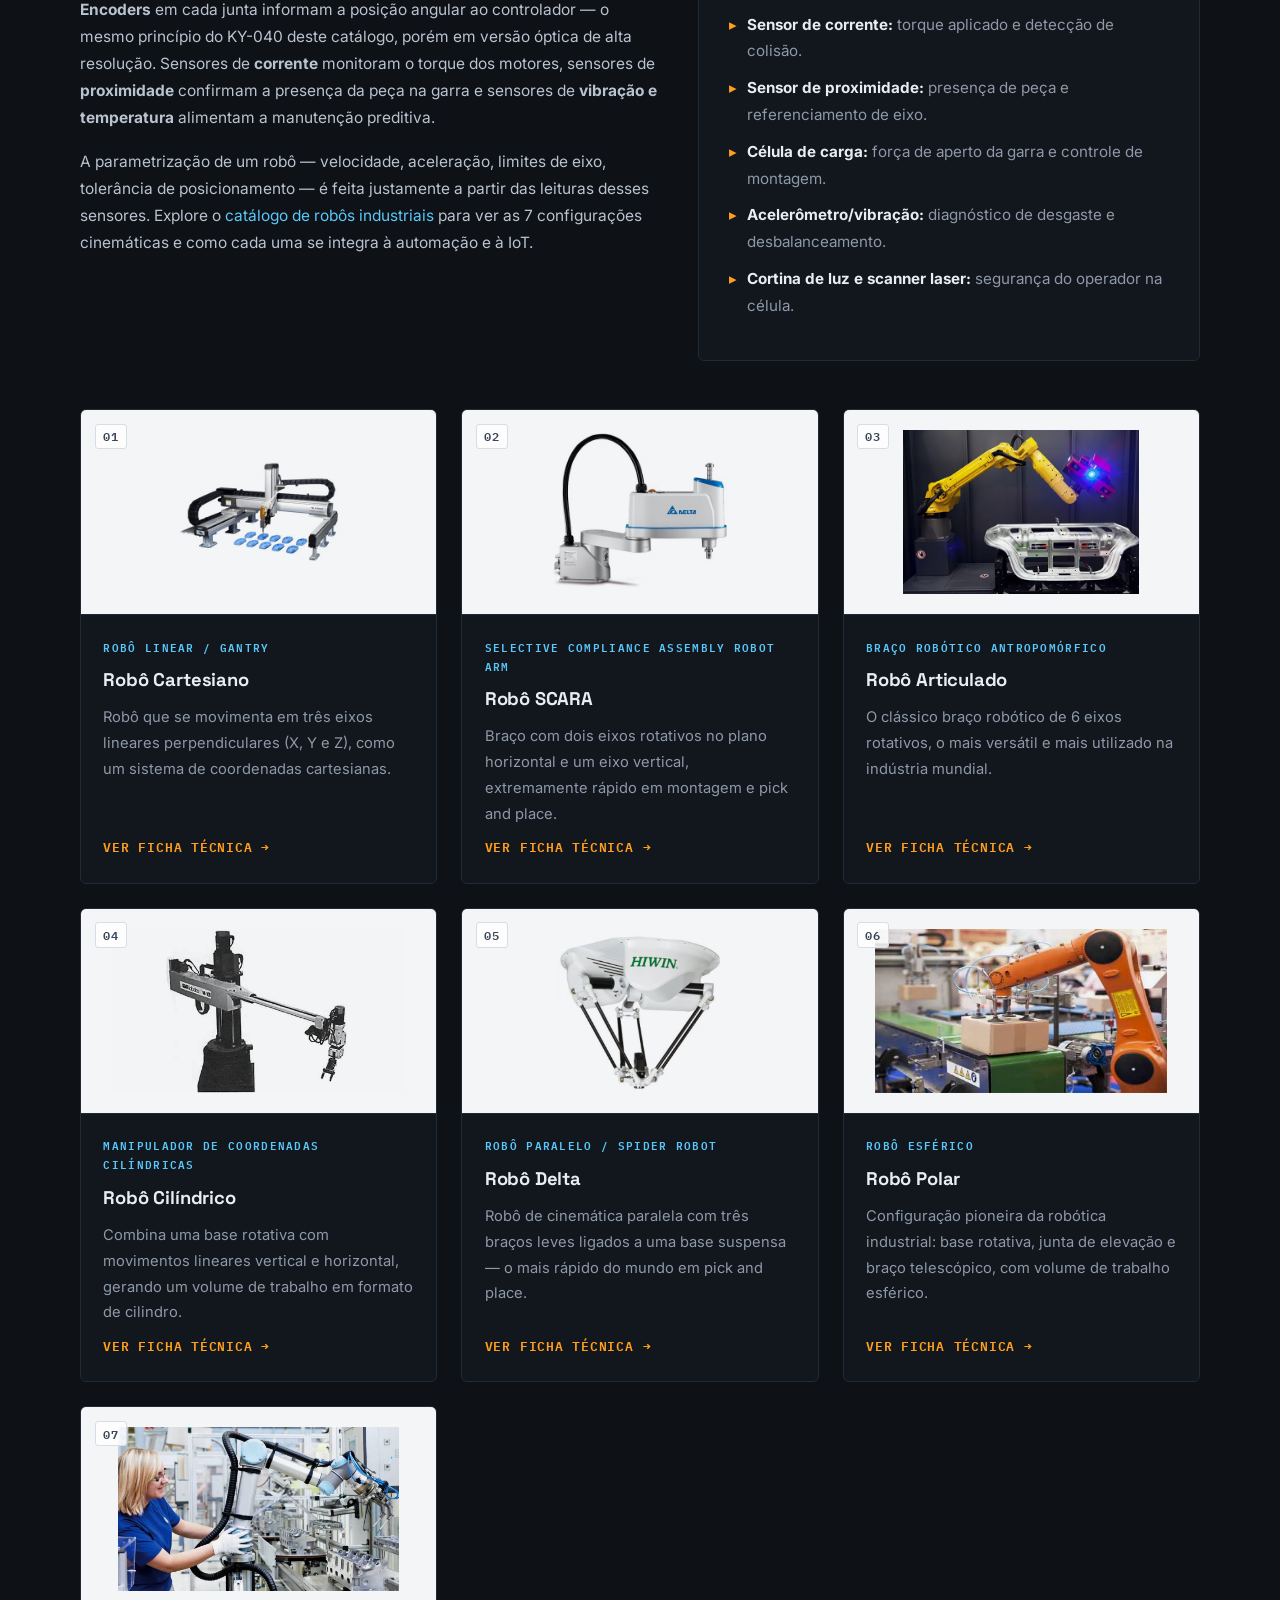
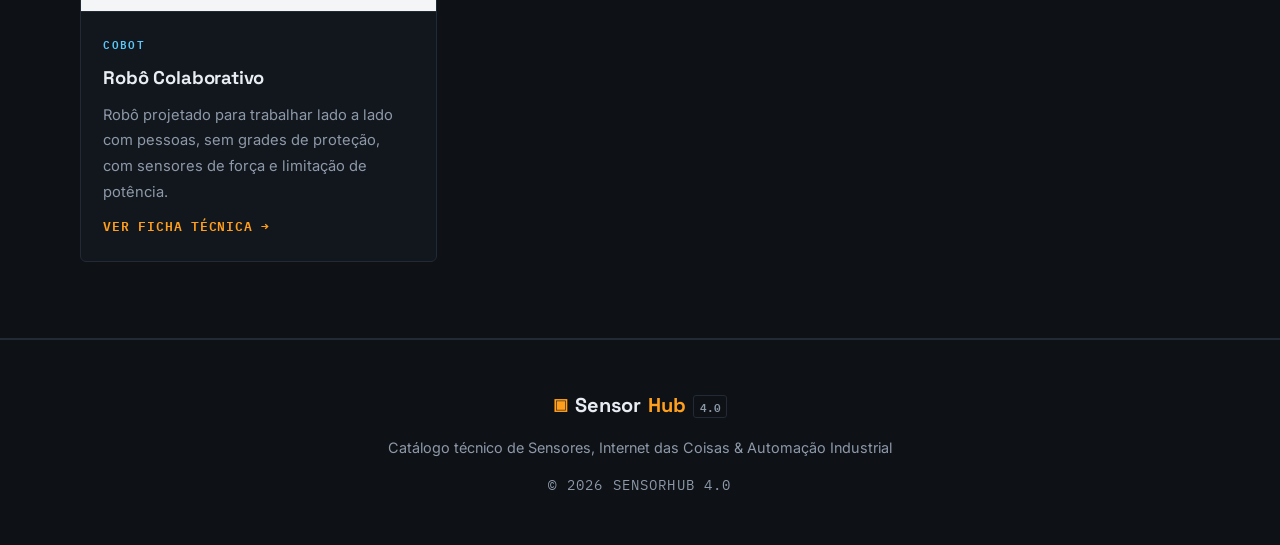
==== commit 086a0917: "Add files via upload" ====
--- a/index.html
+++ b/index.html
@@ -1,470 +1,471 @@
-<!DOCTYPE html>
-<html lang="pt-BR">
-<head>
-  <meta charset="UTF-8" />
-  <meta name="viewport" content="width=device-width, initial-scale=1.0" />
-  <meta name="description" content="Catálogo técnico digital de sensores IoT e industriais: conceito de sensoriamento, importância na automação, comunicação de dados, Arduino e 25 fichas técnicas completas." />
-  <title>SensorHub 4.0 — Sensores IoT &amp; Automação Industrial</title>
-  <link rel="icon" href="data:image/svg+xml,<svg xmlns=%22http://www.w3.org/2000/svg%22 viewBox=%220 0 100 100%22><rect x=%2215%22 y=%2225%22 width=%2270%22 height=%2255%22 rx=%2210%22 fill=%22%23ff9f1c%22/><circle cx=%2238%22 cy=%2250%22 r=%228%22 fill=%22%230a0c10%22/><circle cx=%2262%22 cy=%2250%22 r=%228%22 fill=%22%230a0c10%22/><rect x=%2247%22 y=%2210%22 width=%226%22 height=%2215%22 fill=%22%23ff9f1c%22/></svg>" />
-  <!-- Tipografia do projeto: Space Grotesk (títulos), Inter (texto), IBM Plex Mono (rótulos técnicos) -->
-  <link rel="preconnect" href="https://fonts.googleapis.com" />
-  <link rel="preconnect" href="https://fonts.gstatic.com" crossorigin />
-  <link href="https://fonts.googleapis.com/css2?family=Space+Grotesk:wght@400;500;600;700&family=Inter:wght@400;500;600;700&family=IBM+Plex+Mono:wght@400;500;600&display=swap" rel="stylesheet" />
-  <link rel="stylesheet" href="css/style.css" />
-</head>
-<body>
-
-  <!-- ===== CABEÇALHO / MENU DE NAVEGAÇÃO ===== -->
-  <header class="cabecalho">
-    <nav class="nav container">
-      <a href="index.html" class="logo"><span class="logo-marca">▣</span> Sensor<span>Hub</span><em>4.0</em></a>
-
-      <!-- Botão hambúrguer exibido apenas no mobile (controlado pelo JS) -->
-      <button class="nav-toggle" id="navToggle" aria-label="Abrir menu" aria-expanded="false">
-        <span></span><span></span><span></span>
-      </button>
-
-      <ul class="nav-lista" id="navLista">
-        <li><a href="index.html" class="ativo">Início</a></li>
-        <li><a href="sensores.html">Sensores</a></li>
-        <li><a href="arduino.html">Arduino</a></li>
-        <li><a href="desafios.html">Desafios</a></li>
-        <li><a href="robos.html">Robôs</a></li>
-        <li><a href="index.html#protocolos">Protocolos</a></li>
-      </ul>
-    </nav>
-  </header>
-
-  <!-- ===== HERO ===== -->
-  <section class="hero">
-    <div class="container hero-conteudo revelar">
-      <p class="hero-tag">/// catálogo técnico — indústria 4.0</p>
-      <h1>Sensores: os <span>sentidos</span> da fábrica conectada</h1>
-      <p class="hero-texto">
-        Catálogo técnico dos sensores utilizados em projetos de Internet das Coisas e Automação
-        Industrial — conceito, princípio de funcionamento, especificações, tipo de sinal e
-        exemplos práticos de programação com Arduino.
-      </p>
-      <div class="hero-botoes">
-        <a href="sensores.html" class="botao">Explorar os sensores</a>
-        <a href="arduino.html" class="botao botao-vazado">Programar com Arduino</a>
-      </div>
-
-      <!-- Contadores animados via JavaScript -->
-      <div class="hero-numeros">
-        <div class="numero-item">
-          <strong><span class="contador" data-alvo="25">0</span></strong>
-          <span>sensores catalogados</span>
-        </div>
-        <div class="numero-item">
-          <strong><span class="contador" data-alvo="20">0</span></strong>
-          <span>categorias</span>
-        </div>
-        <div class="numero-item">
-          <strong><span class="contador" data-alvo="25">0</span></strong>
-          <span>exemplos de código</span>
-        </div>
-      </div>
-    </div>
-  </section>
-
-  <main>
-
-    <!-- ===== 1. CONCEITO DE SENSORIAMENTO ===== -->
-    <section class="secao" id="sensoriamento">
-      <div class="container">
-        <p class="kicker revelar">01 — conceito</p>
-        <h2 class="secao-titulo revelar">O que é Sensoriamento?</h2>
-        <div class="grade-2 revelar">
-          <div class="cartao-texto">
-            <p>
-              <strong>Sensoriamento</strong> é o processo de perceber e medir grandezas do mundo
-              físico — temperatura, luz, pressão, distância, presença, corrente elétrica, vibração —
-              convertendo-as em <strong>sinais elétricos</strong> que podem ser interpretados por um
-              sistema de controle.
-            </p>
-            <p>
-              O dispositivo que realiza essa conversão é o <strong>sensor</strong>, um transdutor
-              que transforma uma grandeza física em uma grandeza elétrica proporcional: tensão,
-              corrente, resistência, frequência ou um quadro de dados digital. Sem sensores, um
-              sistema automatizado é cego: ele executa comandos, mas não sabe o que está
-              acontecendo no processo.
-            </p>
-            <p>
-              É importante distinguir <strong>sensor</strong> de <strong>transdutor</strong> e de
-              <strong>atuador</strong>. O sensor detecta e mede; o transdutor converte a grandeza de
-              uma forma de energia para outra e normalmente já entrega o sinal condicionado e
-              padronizado (por exemplo, em 4–20 mA); e o atuador faz o caminho inverso, convertendo
-              um sinal elétrico de comando em ação física — girar um motor, abrir uma válvula,
-              acionar um alarme.
-            </p>
-            <p>
-              Todo sensor é avaliado por características metrológicas que definem sua adequação ao
-              processo: <strong>faixa de medição</strong>, <strong>precisão</strong>,
-              <strong>resolução</strong>, <strong>sensibilidade</strong>,
-              <strong>tempo de resposta</strong>, <strong>repetibilidade</strong> e
-              <strong>linearidade</strong>. Escolher o sensor errado compromete toda a malha de
-              controle — por isso este catálogo detalha as especificações de cada modelo.
-            </p>
-          </div>
-          <div class="cartao-destaque">
-            <h3>Da grandeza física ao dado útil</h3>
-            <ol class="lista-passos">
-              <li><strong>Grandeza física —</strong> temperatura, luz, distância ou corrente existem no processo real.</li>
-              <li><strong>Transdução —</strong> o elemento sensor converte essa grandeza em um sinal elétrico.</li>
-              <li><strong>Condicionamento —</strong> o sinal é amplificado, filtrado e ajustado à faixa de leitura.</li>
-              <li><strong>Conversão A/D —</strong> o microcontrolador digitaliza o sinal (no Arduino, em 10 bits).</li>
-              <li><strong>Processamento —</strong> o valor bruto vira grandeza de engenharia (°C, lux, cm, A).</li>
-              <li><strong>Decisão —</strong> a lógica compara com o setpoint e aciona a saída correspondente.</li>
-            </ol>
-          </div>
-        </div>
-      </div>
-    </section>
-
-    <!-- ===== 2. IMPORTÂNCIA DOS SENSORES NA AUTOMAÇÃO INDUSTRIAL ===== -->
-    <section class="secao secao-alt" id="automacao">
-      <div class="container">
-        <p class="kicker revelar">02 — automação industrial</p>
-        <h2 class="secao-titulo revelar">A importância dos sensores na Automação Industrial</h2>
-        <p class="secao-subtitulo revelar">
-          Automatizar é operar processos com o mínimo de intervenção humana — e isso só é possível
-          porque os sensores fornecem, continuamente, a informação de que o controlador precisa para
-          decidir. São eles que sustentam os ganhos da automação:
-        </p>
-        <div class="grade-cartoes revelar">
-          <article class="cartao-icone">
-            <div class="icone">
-              <svg viewBox="0 0 24 24" fill="none" stroke="currentColor" stroke-width="1.75" stroke-linecap="round" stroke-linejoin="round"><path d="M13 2 3 14h9l-1 8 10-12h-9l1-8z"/></svg>
-            </div>
-            <h3>Produtividade</h3>
-            <p>Sensores permitem operação contínua 24/7 sem supervisão humana: a máquina detecta a peça, executa o ciclo e segue para a próxima automaticamente.</p>
-          </article>
-          <article class="cartao-icone">
-            <div class="icone">
-              <svg viewBox="0 0 24 24" fill="none" stroke="currentColor" stroke-width="1.75" stroke-linecap="round" stroke-linejoin="round"><circle cx="12" cy="12" r="10"/><circle cx="12" cy="12" r="6"/><circle cx="12" cy="12" r="2"/></svg>
-            </div>
-            <h3>Qualidade</h3>
-            <p>Medição em tempo real de temperatura, peso e dimensão mantém o processo dentro da faixa especificada e reprova o produto fora do padrão ainda na linha.</p>
-          </article>
-          <article class="cartao-icone">
-            <div class="icone">
-              <svg viewBox="0 0 24 24" fill="none" stroke="currentColor" stroke-width="1.75" stroke-linecap="round" stroke-linejoin="round"><path d="M20 13c0 5-3.5 7.5-7.66 8.95a1 1 0 0 1-.67-.01C7.5 20.5 4 18 4 13V6a1 1 0 0 1 1-1c2 0 4.5-1.2 6.24-2.72a1.17 1.17 0 0 1 1.52 0C14.51 3.81 17 5 19 5a1 1 0 0 1 1 1z"/></svg>
-            </div>
-            <h3>Segurança</h3>
-            <p>Sensores de presença, chama, gás e nível protegem pessoas e patrimônio: detectam a condição de risco e desligam o equipamento antes do acidente.</p>
-          </article>
-          <article class="cartao-icone">
-            <div class="icone">
-              <svg viewBox="0 0 24 24" fill="none" stroke="currentColor" stroke-width="1.75" stroke-linecap="round" stroke-linejoin="round"><polyline points="22 17 13.5 8.5 8.5 13.5 2 7"/><polyline points="16 17 22 17 22 11"/></svg>
-            </div>
-            <h3>Manutenção preditiva</h3>
-            <p>A leitura contínua de vibração, corrente e temperatura revela o desgaste do equipamento antes da falha, substituindo a parada emergencial pela programada.</p>
-          </article>
-          <article class="cartao-icone">
-            <div class="icone">
-              <svg viewBox="0 0 24 24" fill="none" stroke="currentColor" stroke-width="1.75" stroke-linecap="round" stroke-linejoin="round"><path d="M3 12a9 9 0 0 1 15-6.7L21 8"/><path d="M21 3v5h-5"/><path d="M21 12a9 9 0 0 1-15 6.7L3 16"/><path d="M3 21v-5h5"/></svg>
-            </div>
-            <h3>Eficiência de recursos</h3>
-            <p>Medir consumo de água, energia e insumos é o primeiro passo para reduzi-lo: sem sensor não há medição, e sem medição não há como identificar o desperdício.</p>
-          </article>
-          <article class="cartao-icone">
-            <div class="icone">
-              <svg viewBox="0 0 24 24" fill="none" stroke="currentColor" stroke-width="1.75" stroke-linecap="round" stroke-linejoin="round"><path d="M3 3v18h18"/><path d="M18 17V9"/><path d="M13 17V5"/><path d="M8 17v-3"/></svg>
-            </div>
-            <h3>Rastreabilidade</h3>
-            <p>Sensores RFID e de identificação vinculam cada peça aos dados do seu processo, permitindo reconstruir o histórico completo de produção de um lote.</p>
-          </article>
-        </div>
-      </div>
-    </section>
-
-    <!-- ===== 3. SENSORES, COMUNICAÇÃO DE DADOS E CONTROLE DE PROCESSOS ===== -->
-    <section class="secao" id="controle">
-      <div class="container">
-        <p class="kicker revelar">03 — sensoriamento e controle</p>
-        <h2 class="secao-titulo revelar">Sensores, comunicação de dados e controle de processos</h2>
-        <p class="secao-subtitulo revelar">
-          O sensor sozinho não controla nada: ele é o primeiro elo de uma cadeia que só se completa
-          quando o dado é transmitido, processado e devolvido ao processo em forma de ação. Esse
-          caminho é sempre o mesmo, do chão de fábrica até a nuvem:
-        </p>
-
-        <!-- Fluxo do dado: aquisição → comunicação → processamento → atuação -->
-        <div class="fluxo-dados revelar">
-          <article class="fluxo-etapa">
-            <h3>Aquisição</h3>
-            <p>O sensor mede a grandeza física e gera o sinal elétrico correspondente — analógico, digital ou em barramento.</p>
-          </article>
-          <article class="fluxo-etapa">
-            <h3>Condicionamento</h3>
-            <p>O sinal é amplificado, filtrado e convertido para digital pelo microcontrolador ou pelo módulo de entrada do CLP.</p>
-          </article>
-          <article class="fluxo-etapa">
-            <h3>Comunicação</h3>
-            <p>O dado trafega por I2C, SPI e UART dentro do dispositivo, e por Ethernet Industrial, MQTT, OPC UA ou PROFINET pela rede.</p>
-          </article>
-          <article class="fluxo-etapa">
-            <h3>Processamento</h3>
-            <p>O controlador compara o valor medido com o setpoint; a nuvem armazena o histórico e aplica análises e alertas.</p>
-          </article>
-          <article class="fluxo-etapa">
-            <h3>Atuação</h3>
-            <p>A saída aciona o atuador — relé, motor, válvula, alarme — corrigindo o processo e fechando a malha de controle.</p>
-          </article>
-        </div>
-
-        <div class="grade-2 revelar" style="margin-top: 3rem;">
-          <div class="cartao-texto">
-            <p>
-              Esse ciclo é o que a automação chama de <strong>malha fechada</strong> (ou
-              <em>closed loop</em>): a saída do processo é medida por um sensor e realimentada na
-              entrada do controlador, que corrige continuamente o desvio em relação ao valor
-              desejado. É assim que um forno mantém a temperatura estável, que um reservatório
-              nunca transborda e que um motor gira exatamente na rotação programada.
-            </p>
-            <p>
-              Na <strong>malha aberta</strong>, ao contrário, não existe realimentação: o comando é
-              executado "às cegas", sem verificação do resultado. A diferença entre as duas é
-              justamente o sensor — ele é o elemento que transforma um acionamento em um
-              <strong>controle</strong>.
-            </p>
-            <p>
-              Quando esse dado, além de fechar a malha local, é publicado em uma rede e enviado à
-              nuvem, o sistema de automação passa a ser um sistema de
-              <strong>Internet das Coisas</strong>: o mesmo sinal que aciona um relé alimenta um
-              painel de supervisão, um histórico de produção e algoritmos de manutenção preditiva.
-            </p>
-          </div>
-          <div class="cartao-destaque">
-            <h3>Onde cada sinal é usado</h3>
-            <ul class="lista-marcada">
-              <li><strong>Analógico:</strong> grandezas contínuas — temperatura, corrente, luminosidade.</li>
-              <li><strong>Digital:</strong> estados discretos — presença, nível alto/baixo, chave aberta.</li>
-              <li><strong>I2C:</strong> vários sensores endereçados em apenas 2 fios.</li>
-              <li><strong>SPI:</strong> alta velocidade para leitores RFID, memórias e conversores.</li>
-              <li><strong>UART:</strong> comunicação serial entre placas e módulos de rede.</li>
-              <li><strong>4–20 mA:</strong> padrão industrial imune a ruído e com diagnóstico de cabo rompido.</li>
-            </ul>
-            <p style="margin-top: 1rem;">
-              <a href="arduino.html#comunicacao">Ver como cada sinal é lido pelo Arduino →</a>
-            </p>
-          </div>
-        </div>
-      </div>
-    </section>
-
-    <!-- ===== 4. CONCEITO DE IOT ===== -->
-    <section class="secao secao-alt" id="iot">
-      <div class="container">
-        <p class="kicker revelar">04 — internet das coisas</p>
-        <h2 class="secao-titulo revelar">O que é Internet das Coisas?</h2>
-        <div class="grade-2 revelar">
-          <div class="cartao-texto">
-            <p>
-              A <strong>Internet das Coisas (IoT — Internet of Things)</strong> é o paradigma
-              tecnológico em que objetos físicos — máquinas, sensores, veículos, eletrodomésticos —
-              são equipados com <strong>sensores, software e conectividade</strong> para coletar e
-              trocar dados pela internet, com pouca ou nenhuma intervenção humana.
-            </p>
-            <p>
-              Em um sistema IoT, cada "coisa" percebe o ambiente por meio de sensores
-              (temperatura, vibração, presença, corrente elétrica), processa essas informações e as
-              transmite por redes de comunicação a plataformas em nuvem, onde os dados são
-              armazenados, analisados e transformados em <strong>decisões e ações</strong> — como
-              acionar um atuador, gerar um alerta de manutenção ou otimizar um processo.
-            </p>
-            <p>
-              No ambiente fabril esse conceito recebe o nome de <strong>IIoT (Industrial Internet
-              of Things)</strong> e é um dos pilares da <strong>Indústria 4.0</strong>, ao lado da
-              robótica, da computação em nuvem, do big data e da inteligência artificial. Os
-              sensores deste catálogo são, literalmente, a <strong>camada de percepção</strong>
-              dessa arquitetura.
-            </p>
-          </div>
-          <div class="cartao-destaque">
-            <h3>Arquitetura básica de um sistema IoT</h3>
-            <ol class="lista-passos">
-              <li><strong>Percepção —</strong> sensores e atuadores capturam dados do mundo físico.</li>
-              <li><strong>Rede —</strong> os dados trafegam por Wi-Fi, Ethernet industrial, 5G ou LoRa.</li>
-              <li><strong>Processamento —</strong> gateways e plataformas em nuvem analisam as informações.</li>
-              <li><strong>Aplicação —</strong> dashboards, alertas e comandos de controle fecham o ciclo.</li>
-            </ol>
-            <p style="margin-top: 1rem;">
-              <a href="arduino.html#placas">Ver um nó IoT completo com ESP32 e MQTT →</a>
-            </p>
-          </div>
-        </div>
-      </div>
-    </section>
-
-    <!-- ===== 5. ARDUINO: CONCEITO, FUNCIONAMENTO E PROGRAMAÇÃO ===== -->
-    <section class="secao" id="arduino">
-      <div class="container">
-        <p class="kicker revelar">05 — plataforma</p>
-        <h2 class="secao-titulo revelar">Arduino: conceito, funcionamento e programação</h2>
-
-        <div class="arduino-hero revelar">
-          <div class="arduino-imagem">
-            <img src="img/arduino-uno.png" alt="Placa Arduino Uno R3" loading="lazy" />
-          </div>
-          <div class="cartao-texto">
-            <p>
-              <strong>Conceito —</strong> o Arduino é uma plataforma aberta de prototipagem
-              eletrônica composta por uma placa com microcontrolador e um ambiente de programação
-              simplificado. É o elemento que <strong>lê os sensores, processa a lógica e aciona os
-              atuadores</strong> em um projeto de sensoriamento.
-            </p>
-            <p>
-              <strong>Funcionamento —</strong> o programa gravado na placa executa a função
-              <code>setup()</code> uma única vez, para configurar pinos e bibliotecas, e em seguida
-              repete indefinidamente a função <code>loop()</code>, onde acontece o ciclo
-              <em>ler entradas → processar → acionar saídas</em> — o mesmo princípio do ciclo de
-              varredura de um CLP industrial.
-            </p>
-            <p>
-              <strong>Programação —</strong> os sketches são escritos em uma linguagem derivada de
-              C/C++. Sensores analógicos são lidos com <code>analogRead()</code>, digitais com
-              <code>digitalRead()</code>, e sensores com protocolo próprio (I2C, SPI, 1-Wire) são
-              acessados por bibliotecas específicas.
-            </p>
-            <div class="hero-botoes" style="margin-top: 1.5rem;">
-              <a href="arduino.html" class="botao">Ver a página completa do Arduino</a>
-              <a href="arduino.html#exemplos" class="botao botao-vazado">25 exemplos de código</a>
-              <a href="desafios.html" class="botao botao-vazado">Desafios práticos + vídeos</a>
-            </div>
-          </div>
-        </div>
-      </div>
-    </section>
-
-    <!-- ===== 6. PROTOCOLOS DE COMUNICAÇÃO INDUSTRIAL (Capacidade C4) ===== -->
-    <section class="secao secao-alt" id="protocolos">
-      <div class="container">
-        <p class="kicker revelar">06 — comunicação de dados</p>
-        <h2 class="secao-titulo revelar">Protocolos que levam o dado do sensor à nuvem</h2>
-        <p class="secao-subtitulo revelar">
-          A integração entre sensores, CLPs, robôs e plataformas em nuvem depende de protocolos de
-          comunicação padronizados. Estes são os principais utilizados na Indústria 4.0:
-        </p>
-        <div class="grade-cartoes revelar">
-          <article class="cartao-icone">
-            <div class="icone">
-              <svg viewBox="0 0 24 24" fill="none" stroke="currentColor" stroke-width="1.75" stroke-linecap="round" stroke-linejoin="round"><rect x="16" y="16" width="6" height="6" rx="1"/><rect x="2" y="16" width="6" height="6" rx="1"/><rect x="9" y="2" width="6" height="6" rx="1"/><path d="M5 16v-3a1 1 0 0 1 1-1h12a1 1 0 0 1 1 1v3"/><path d="M12 12V8"/></svg>
-            </div>
-            <h3>Ethernet Industrial</h3>
-            <p>Base física das redes de fábrica (EtherNet/IP, EtherCAT). Comunicação determinística e de alta velocidade no chão de fábrica com cabeamento Ethernet padrão.</p>
-          </article>
-          <article class="cartao-icone">
-            <div class="icone">
-              <svg viewBox="0 0 24 24" fill="none" stroke="currentColor" stroke-width="1.75" stroke-linecap="round" stroke-linejoin="round"><circle cx="12" cy="12" r="2"/><path d="M4.9 19.1C1 15.2 1 8.8 4.9 4.9"/><path d="M7.8 16.2c-2.3-2.3-2.3-6.1 0-8.5"/><path d="M16.2 7.8c2.3 2.3 2.3 6.1 0 8.5"/><path d="M19.1 4.9C23 8.8 23 15.2 19.1 19.1"/></svg>
-            </div>
-            <h3>MQTT</h3>
-            <p>Protocolo leve de publicação/assinatura criado para IoT. Sensores publicam suas leituras em tópicos de um broker; sistemas em nuvem assinam apenas o que interessa.</p>
-          </article>
-          <article class="cartao-icone">
-            <div class="icone">
-              <svg viewBox="0 0 24 24" fill="none" stroke="currentColor" stroke-width="1.75" stroke-linecap="round" stroke-linejoin="round"><path d="M10 13a5 5 0 0 0 7.54.54l3-3a5 5 0 0 0-7.07-7.07l-1.72 1.71"/><path d="M14 11a5 5 0 0 0-7.54-.54l-3 3a5 5 0 0 0 7.07 7.07l1.71-1.71"/></svg>
-            </div>
-            <h3>OPC UA</h3>
-            <p>Padrão aberto de interoperabilidade da Indústria 4.0. Transporta dados com segurança (criptografia e autenticação) e descreve semanticamente as informações da máquina.</p>
-          </article>
-          <article class="cartao-icone">
-            <div class="icone">
-              <svg viewBox="0 0 24 24" fill="none" stroke="currentColor" stroke-width="1.75" stroke-linecap="round" stroke-linejoin="round"><path d="M2 20a2 2 0 0 0 2 2h16a2 2 0 0 0 2-2V8l-7 5V8l-7 5V4a2 2 0 0 0-2-2H4a2 2 0 0 0-2 2Z"/><path d="M17 18h1"/><path d="M12 18h1"/><path d="M7 18h1"/></svg>
-            </div>
-            <h3>PROFINET</h3>
-            <p>Evolução do Profibus sobre Ethernet, dominante em CLPs Siemens. Comunicação em tempo real entre controladores, sensores, inversores e periferia descentralizada.</p>
-          </article>
-        </div>
-      </div>
-    </section>
-
-    <!-- ===== 7. PRÉVIA DO CATÁLOGO DE SENSORES ===== -->
-    <section class="secao" id="previa-sensores">
-      <div class="container">
-        <p class="kicker revelar">07 — catálogo</p>
-        <h2 class="secao-titulo revelar">25 sensores IoT e industriais</h2>
-        <p class="secao-subtitulo revelar">
-          Clique em um sensor para ver conceito, princípio de funcionamento, especificações
-          técnicas, tipo de sinal, aplicações, exemplo de projeto com Arduino e fabricantes.
-        </p>
-
-        <!-- Chips de categoria e grade preenchidos pelo js/catalogo-sensores.js -->
-        <div class="filtros revelar" id="filtrosCategoria"></div>
-        <p class="contagem-resultados" id="contagemSensores"></p>
-        <div class="grade-robos revelar" id="gradeSensores"></div>
-        <p class="sem-resultados" id="semSensores" hidden>
-          [ nenhum sensor encontrado para essa busca ]
-        </p>
-
-        <div class="hero-botoes" style="margin-top: 2.5rem;">
-          <a href="sensores.html" class="botao">Abrir o catálogo completo</a>
-        </div>
-      </div>
-    </section>
-
-    <!-- ===== 8. ROBÓTICA INDUSTRIAL ===== -->
-    <section class="secao secao-alt" id="robotica">
-      <div class="container">
-        <p class="kicker revelar">08 — robótica industrial</p>
-        <h2 class="secao-titulo revelar">Sensoriamento aplicado à robótica</h2>
-        <div class="grade-2 revelar">
-          <div class="cartao-texto">
-            <p>
-              Um <strong>robô industrial</strong> é, segundo a norma ISO 8373, um "manipulador
-              multipropósito, reprogramável, controlado automaticamente, programável em três ou mais
-              eixos". Ele só consegue se movimentar com precisão porque é, antes de tudo, uma
-              máquina densamente sensoriada.
-            </p>
-            <p>
-              <strong>Encoders</strong> em cada junta informam a posição angular ao controlador —
-              o mesmo princípio do KY-040 deste catálogo, porém em versão óptica de alta resolução.
-              Sensores de <strong>corrente</strong> monitoram o torque dos motores,
-              sensores de <strong>proximidade</strong> confirmam a presença da peça na garra e
-              sensores de <strong>vibração e temperatura</strong> alimentam a manutenção preditiva.
-            </p>
-            <p>
-              A parametrização de um robô — velocidade, aceleração, limites de eixo, tolerância de
-              posicionamento — é feita justamente a partir das leituras desses sensores. Explore o
-              <a href="robos.html">catálogo de robôs industriais</a> para ver as 7 configurações
-              cinemáticas e como cada uma se integra à automação e à IoT.
-            </p>
-          </div>
-          <div class="cartao-destaque">
-            <h3>Sensores presentes em um robô</h3>
-            <ul class="lista-marcada">
-              <li><strong>Encoder incremental/absoluto:</strong> posição e velocidade de cada junta.</li>
-              <li><strong>Sensor de corrente:</strong> torque aplicado e detecção de colisão.</li>
-              <li><strong>Sensor de proximidade:</strong> presença de peça e referenciamento de eixo.</li>
-              <li><strong>Célula de carga:</strong> força de aperto da garra e controle de montagem.</li>
-              <li><strong>Acelerômetro/vibração:</strong> diagnóstico de desgaste e desbalanceamento.</li>
-              <li><strong>Cortina de luz e scanner laser:</strong> segurança do operador na célula.</li>
-            </ul>
-          </div>
-        </div>
-
-        <!-- Grade preenchida dinamicamente pelo JavaScript (js/catalogo.js) -->
-        <div class="grade-robos revelar" id="gradeRobos" style="margin-top: 3rem;"></div>
-      </div>
-    </section>
-
-  </main>
-
-  <!-- ===== RODAPÉ ===== -->
-  <footer class="rodape">
-    <div class="container rodape-conteudo">
-      <a href="index.html" class="logo"><span class="logo-marca">▣</span> Sensor<span>Hub</span><em>4.0</em></a>
-      <p>Catálogo técnico de Sensores, Internet das Coisas &amp; Automação Industrial</p>
-      <p class="rodape-copy">© <span id="anoAtual"></span> SensorHub 4.0</p>
-    </div>
-  </footer>
-
-  <!-- Scripts: bases de dados + comportamento geral + renderização dos catálogos -->
-  <script src="js/dados-sensores.js"></script>
-  <script src="js/dados-robos.js"></script>
-  <script src="js/main.js"></script>
-  <script src="js/catalogo-sensores.js"></script>
-  <script src="js/catalogo.js"></script>
-</body>
-</html>
+<!DOCTYPE html>
+<html lang="pt-BR">
+<head>
+  <meta charset="UTF-8" />
+  <meta name="viewport" content="width=device-width, initial-scale=1.0" />
+  <meta name="description" content="Catálogo técnico digital de sensores IoT e industriais: conceito de sensoriamento, importância na automação, comunicação de dados, Arduino e 25 fichas técnicas completas." />
+  <title>SensorHub 4.0 — Sensores IoT &amp; Automação Industrial</title>
+  <link rel="icon" href="data:image/svg+xml,<svg xmlns=%22http://www.w3.org/2000/svg%22 viewBox=%220 0 100 100%22><rect x=%2215%22 y=%2225%22 width=%2270%22 height=%2255%22 rx=%2210%22 fill=%22%23ff9f1c%22/><circle cx=%2238%22 cy=%2250%22 r=%228%22 fill=%22%230a0c10%22/><circle cx=%2262%22 cy=%2250%22 r=%228%22 fill=%22%230a0c10%22/><rect x=%2247%22 y=%2210%22 width=%226%22 height=%2215%22 fill=%22%23ff9f1c%22/></svg>" />
+  <!-- Tipografia do projeto: Space Grotesk (títulos), Inter (texto), IBM Plex Mono (rótulos técnicos) -->
+  <link rel="preconnect" href="https://fonts.googleapis.com" />
+  <link rel="preconnect" href="https://fonts.gstatic.com" crossorigin />
+  <link href="https://fonts.googleapis.com/css2?family=Space+Grotesk:wght@400;500;600;700&family=Inter:wght@400;500;600;700&family=IBM+Plex+Mono:wght@400;500;600&display=swap" rel="stylesheet" />
+  <link rel="stylesheet" href="css/style.css" />
+</head>
+<body>
+
+  <!-- ===== CABEÇALHO / MENU DE NAVEGAÇÃO ===== -->
+  <header class="cabecalho">
+    <nav class="nav container">
+      <a href="index.html" class="logo"><span class="logo-marca">▣</span> Sensor<span>Hub</span><em>4.0</em></a>
+
+      <!-- Botão hambúrguer exibido apenas no mobile (controlado pelo JS) -->
+      <button class="nav-toggle" id="navToggle" aria-label="Abrir menu" aria-expanded="false">
+        <span></span><span></span><span></span>
+      </button>
+
+      <ul class="nav-lista" id="navLista">
+        <li><a href="index.html" class="ativo">Início</a></li>
+        <li><a href="sensores.html">Sensores</a></li>
+        <li><a href="arduino.html">Arduino</a></li>
+        <li><a href="desafios.html">Desafios</a></li>
+        <li><a href="robos.html">Robôs</a></li>
+        <li><a href="quiz.html">Quiz</a></li>
+        <li><a href="index.html#protocolos">Protocolos</a></li>
+      </ul>
+    </nav>
+  </header>
+
+  <!-- ===== HERO ===== -->
+  <section class="hero">
+    <div class="container hero-conteudo revelar">
+      <p class="hero-tag">/// catálogo técnico — indústria 4.0</p>
+      <h1>Sensores: os <span>sentidos</span> da fábrica conectada</h1>
+      <p class="hero-texto">
+        Catálogo técnico dos sensores utilizados em projetos de Internet das Coisas e Automação
+        Industrial — conceito, princípio de funcionamento, especificações, tipo de sinal e
+        exemplos práticos de programação com Arduino.
+      </p>
+      <div class="hero-botoes">
+        <a href="sensores.html" class="botao">Explorar os sensores</a>
+        <a href="arduino.html" class="botao botao-vazado">Programar com Arduino</a>
+      </div>
+
+      <!-- Contadores animados via JavaScript -->
+      <div class="hero-numeros">
+        <div class="numero-item">
+          <strong><span class="contador" data-alvo="25">0</span></strong>
+          <span>sensores catalogados</span>
+        </div>
+        <div class="numero-item">
+          <strong><span class="contador" data-alvo="20">0</span></strong>
+          <span>categorias</span>
+        </div>
+        <div class="numero-item">
+          <strong><span class="contador" data-alvo="25">0</span></strong>
+          <span>exemplos de código</span>
+        </div>
+      </div>
+    </div>
+  </section>
+
+  <main>
+
+    <!-- ===== 1. CONCEITO DE SENSORIAMENTO ===== -->
+    <section class="secao" id="sensoriamento">
+      <div class="container">
+        <p class="kicker revelar">01 — conceito</p>
+        <h2 class="secao-titulo revelar">O que é Sensoriamento?</h2>
+        <div class="grade-2 revelar">
+          <div class="cartao-texto">
+            <p>
+              <strong>Sensoriamento</strong> é o processo de perceber e medir grandezas do mundo
+              físico — temperatura, luz, pressão, distância, presença, corrente elétrica, vibração —
+              convertendo-as em <strong>sinais elétricos</strong> que podem ser interpretados por um
+              sistema de controle.
+            </p>
+            <p>
+              O dispositivo que realiza essa conversão é o <strong>sensor</strong>, um transdutor
+              que transforma uma grandeza física em uma grandeza elétrica proporcional: tensão,
+              corrente, resistência, frequência ou um quadro de dados digital. Sem sensores, um
+              sistema automatizado é cego: ele executa comandos, mas não sabe o que está
+              acontecendo no processo.
+            </p>
+            <p>
+              É importante distinguir <strong>sensor</strong> de <strong>transdutor</strong> e de
+              <strong>atuador</strong>. O sensor detecta e mede; o transdutor converte a grandeza de
+              uma forma de energia para outra e normalmente já entrega o sinal condicionado e
+              padronizado (por exemplo, em 4–20 mA); e o atuador faz o caminho inverso, convertendo
+              um sinal elétrico de comando em ação física — girar um motor, abrir uma válvula,
+              acionar um alarme.
+            </p>
+            <p>
+              Todo sensor é avaliado por características metrológicas que definem sua adequação ao
+              processo: <strong>faixa de medição</strong>, <strong>precisão</strong>,
+              <strong>resolução</strong>, <strong>sensibilidade</strong>,
+              <strong>tempo de resposta</strong>, <strong>repetibilidade</strong> e
+              <strong>linearidade</strong>. Escolher o sensor errado compromete toda a malha de
+              controle — por isso este catálogo detalha as especificações de cada modelo.
+            </p>
+          </div>
+          <div class="cartao-destaque">
+            <h3>Da grandeza física ao dado útil</h3>
+            <ol class="lista-passos">
+              <li><strong>Grandeza física —</strong> temperatura, luz, distância ou corrente existem no processo real.</li>
+              <li><strong>Transdução —</strong> o elemento sensor converte essa grandeza em um sinal elétrico.</li>
+              <li><strong>Condicionamento —</strong> o sinal é amplificado, filtrado e ajustado à faixa de leitura.</li>
+              <li><strong>Conversão A/D —</strong> o microcontrolador digitaliza o sinal (no Arduino, em 10 bits).</li>
+              <li><strong>Processamento —</strong> o valor bruto vira grandeza de engenharia (°C, lux, cm, A).</li>
+              <li><strong>Decisão —</strong> a lógica compara com o setpoint e aciona a saída correspondente.</li>
+            </ol>
+          </div>
+        </div>
+      </div>
+    </section>
+
+    <!-- ===== 2. IMPORTÂNCIA DOS SENSORES NA AUTOMAÇÃO INDUSTRIAL ===== -->
+    <section class="secao secao-alt" id="automacao">
+      <div class="container">
+        <p class="kicker revelar">02 — automação industrial</p>
+        <h2 class="secao-titulo revelar">A importância dos sensores na Automação Industrial</h2>
+        <p class="secao-subtitulo revelar">
+          Automatizar é operar processos com o mínimo de intervenção humana — e isso só é possível
+          porque os sensores fornecem, continuamente, a informação de que o controlador precisa para
+          decidir. São eles que sustentam os ganhos da automação:
+        </p>
+        <div class="grade-cartoes revelar">
+          <article class="cartao-icone">
+            <div class="icone">
+              <svg viewBox="0 0 24 24" fill="none" stroke="currentColor" stroke-width="1.75" stroke-linecap="round" stroke-linejoin="round"><path d="M13 2 3 14h9l-1 8 10-12h-9l1-8z"/></svg>
+            </div>
+            <h3>Produtividade</h3>
+            <p>Sensores permitem operação contínua 24/7 sem supervisão humana: a máquina detecta a peça, executa o ciclo e segue para a próxima automaticamente.</p>
+          </article>
+          <article class="cartao-icone">
+            <div class="icone">
+              <svg viewBox="0 0 24 24" fill="none" stroke="currentColor" stroke-width="1.75" stroke-linecap="round" stroke-linejoin="round"><circle cx="12" cy="12" r="10"/><circle cx="12" cy="12" r="6"/><circle cx="12" cy="12" r="2"/></svg>
+            </div>
+            <h3>Qualidade</h3>
+            <p>Medição em tempo real de temperatura, peso e dimensão mantém o processo dentro da faixa especificada e reprova o produto fora do padrão ainda na linha.</p>
+          </article>
+          <article class="cartao-icone">
+            <div class="icone">
+              <svg viewBox="0 0 24 24" fill="none" stroke="currentColor" stroke-width="1.75" stroke-linecap="round" stroke-linejoin="round"><path d="M20 13c0 5-3.5 7.5-7.66 8.95a1 1 0 0 1-.67-.01C7.5 20.5 4 18 4 13V6a1 1 0 0 1 1-1c2 0 4.5-1.2 6.24-2.72a1.17 1.17 0 0 1 1.52 0C14.51 3.81 17 5 19 5a1 1 0 0 1 1 1z"/></svg>
+            </div>
+            <h3>Segurança</h3>
+            <p>Sensores de presença, chama, gás e nível protegem pessoas e patrimônio: detectam a condição de risco e desligam o equipamento antes do acidente.</p>
+          </article>
+          <article class="cartao-icone">
+            <div class="icone">
+              <svg viewBox="0 0 24 24" fill="none" stroke="currentColor" stroke-width="1.75" stroke-linecap="round" stroke-linejoin="round"><polyline points="22 17 13.5 8.5 8.5 13.5 2 7"/><polyline points="16 17 22 17 22 11"/></svg>
+            </div>
+            <h3>Manutenção preditiva</h3>
+            <p>A leitura contínua de vibração, corrente e temperatura revela o desgaste do equipamento antes da falha, substituindo a parada emergencial pela programada.</p>
+          </article>
+          <article class="cartao-icone">
+            <div class="icone">
+              <svg viewBox="0 0 24 24" fill="none" stroke="currentColor" stroke-width="1.75" stroke-linecap="round" stroke-linejoin="round"><path d="M3 12a9 9 0 0 1 15-6.7L21 8"/><path d="M21 3v5h-5"/><path d="M21 12a9 9 0 0 1-15 6.7L3 16"/><path d="M3 21v-5h5"/></svg>
+            </div>
+            <h3>Eficiência de recursos</h3>
+            <p>Medir consumo de água, energia e insumos é o primeiro passo para reduzi-lo: sem sensor não há medição, e sem medição não há como identificar o desperdício.</p>
+          </article>
+          <article class="cartao-icone">
+            <div class="icone">
+              <svg viewBox="0 0 24 24" fill="none" stroke="currentColor" stroke-width="1.75" stroke-linecap="round" stroke-linejoin="round"><path d="M3 3v18h18"/><path d="M18 17V9"/><path d="M13 17V5"/><path d="M8 17v-3"/></svg>
+            </div>
+            <h3>Rastreabilidade</h3>
+            <p>Sensores RFID e de identificação vinculam cada peça aos dados do seu processo, permitindo reconstruir o histórico completo de produção de um lote.</p>
+          </article>
+        </div>
+      </div>
+    </section>
+
+    <!-- ===== 3. SENSORES, COMUNICAÇÃO DE DADOS E CONTROLE DE PROCESSOS ===== -->
+    <section class="secao" id="controle">
+      <div class="container">
+        <p class="kicker revelar">03 — sensoriamento e controle</p>
+        <h2 class="secao-titulo revelar">Sensores, comunicação de dados e controle de processos</h2>
+        <p class="secao-subtitulo revelar">
+          O sensor sozinho não controla nada: ele é o primeiro elo de uma cadeia que só se completa
+          quando o dado é transmitido, processado e devolvido ao processo em forma de ação. Esse
+          caminho é sempre o mesmo, do chão de fábrica até a nuvem:
+        </p>
+
+        <!-- Fluxo do dado: aquisição → comunicação → processamento → atuação -->
+        <div class="fluxo-dados revelar">
+          <article class="fluxo-etapa">
+            <h3>Aquisição</h3>
+            <p>O sensor mede a grandeza física e gera o sinal elétrico correspondente — analógico, digital ou em barramento.</p>
+          </article>
+          <article class="fluxo-etapa">
+            <h3>Condicionamento</h3>
+            <p>O sinal é amplificado, filtrado e convertido para digital pelo microcontrolador ou pelo módulo de entrada do CLP.</p>
+          </article>
+          <article class="fluxo-etapa">
+            <h3>Comunicação</h3>
+            <p>O dado trafega por I2C, SPI e UART dentro do dispositivo, e por Ethernet Industrial, MQTT, OPC UA ou PROFINET pela rede.</p>
+          </article>
+          <article class="fluxo-etapa">
+            <h3>Processamento</h3>
+            <p>O controlador compara o valor medido com o setpoint; a nuvem armazena o histórico e aplica análises e alertas.</p>
+          </article>
+          <article class="fluxo-etapa">
+            <h3>Atuação</h3>
+            <p>A saída aciona o atuador — relé, motor, válvula, alarme — corrigindo o processo e fechando a malha de controle.</p>
+          </article>
+        </div>
+
+        <div class="grade-2 revelar" style="margin-top: 3rem;">
+          <div class="cartao-texto">
+            <p>
+              Esse ciclo é o que a automação chama de <strong>malha fechada</strong> (ou
+              <em>closed loop</em>): a saída do processo é medida por um sensor e realimentada na
+              entrada do controlador, que corrige continuamente o desvio em relação ao valor
+              desejado. É assim que um forno mantém a temperatura estável, que um reservatório
+              nunca transborda e que um motor gira exatamente na rotação programada.
+            </p>
+            <p>
+              Na <strong>malha aberta</strong>, ao contrário, não existe realimentação: o comando é
+              executado "às cegas", sem verificação do resultado. A diferença entre as duas é
+              justamente o sensor — ele é o elemento que transforma um acionamento em um
+              <strong>controle</strong>.
+            </p>
+            <p>
+              Quando esse dado, além de fechar a malha local, é publicado em uma rede e enviado à
+              nuvem, o sistema de automação passa a ser um sistema de
+              <strong>Internet das Coisas</strong>: o mesmo sinal que aciona um relé alimenta um
+              painel de supervisão, um histórico de produção e algoritmos de manutenção preditiva.
+            </p>
+          </div>
+          <div class="cartao-destaque">
+            <h3>Onde cada sinal é usado</h3>
+            <ul class="lista-marcada">
+              <li><strong>Analógico:</strong> grandezas contínuas — temperatura, corrente, luminosidade.</li>
+              <li><strong>Digital:</strong> estados discretos — presença, nível alto/baixo, chave aberta.</li>
+              <li><strong>I2C:</strong> vários sensores endereçados em apenas 2 fios.</li>
+              <li><strong>SPI:</strong> alta velocidade para leitores RFID, memórias e conversores.</li>
+              <li><strong>UART:</strong> comunicação serial entre placas e módulos de rede.</li>
+              <li><strong>4–20 mA:</strong> padrão industrial imune a ruído e com diagnóstico de cabo rompido.</li>
+            </ul>
+            <p style="margin-top: 1rem;">
+              <a href="arduino.html#comunicacao">Ver como cada sinal é lido pelo Arduino →</a>
+            </p>
+          </div>
+        </div>
+      </div>
+    </section>
+
+    <!-- ===== 4. CONCEITO DE IOT ===== -->
+    <section class="secao secao-alt" id="iot">
+      <div class="container">
+        <p class="kicker revelar">04 — internet das coisas</p>
+        <h2 class="secao-titulo revelar">O que é Internet das Coisas?</h2>
+        <div class="grade-2 revelar">
+          <div class="cartao-texto">
+            <p>
+              A <strong>Internet das Coisas (IoT — Internet of Things)</strong> é o paradigma
+              tecnológico em que objetos físicos — máquinas, sensores, veículos, eletrodomésticos —
+              são equipados com <strong>sensores, software e conectividade</strong> para coletar e
+              trocar dados pela internet, com pouca ou nenhuma intervenção humana.
+            </p>
+            <p>
+              Em um sistema IoT, cada "coisa" percebe o ambiente por meio de sensores
+              (temperatura, vibração, presença, corrente elétrica), processa essas informações e as
+              transmite por redes de comunicação a plataformas em nuvem, onde os dados são
+              armazenados, analisados e transformados em <strong>decisões e ações</strong> — como
+              acionar um atuador, gerar um alerta de manutenção ou otimizar um processo.
+            </p>
+            <p>
+              No ambiente fabril esse conceito recebe o nome de <strong>IIoT (Industrial Internet
+              of Things)</strong> e é um dos pilares da <strong>Indústria 4.0</strong>, ao lado da
+              robótica, da computação em nuvem, do big data e da inteligência artificial. Os
+              sensores deste catálogo são, literalmente, a <strong>camada de percepção</strong>
+              dessa arquitetura.
+            </p>
+          </div>
+          <div class="cartao-destaque">
+            <h3>Arquitetura básica de um sistema IoT</h3>
+            <ol class="lista-passos">
+              <li><strong>Percepção —</strong> sensores e atuadores capturam dados do mundo físico.</li>
+              <li><strong>Rede —</strong> os dados trafegam por Wi-Fi, Ethernet industrial, 5G ou LoRa.</li>
+              <li><strong>Processamento —</strong> gateways e plataformas em nuvem analisam as informações.</li>
+              <li><strong>Aplicação —</strong> dashboards, alertas e comandos de controle fecham o ciclo.</li>
+            </ol>
+            <p style="margin-top: 1rem;">
+              <a href="arduino.html#placas">Ver um nó IoT completo com ESP32 e MQTT →</a>
+            </p>
+          </div>
+        </div>
+      </div>
+    </section>
+
+    <!-- ===== 5. ARDUINO: CONCEITO, FUNCIONAMENTO E PROGRAMAÇÃO ===== -->
+    <section class="secao" id="arduino">
+      <div class="container">
+        <p class="kicker revelar">05 — plataforma</p>
+        <h2 class="secao-titulo revelar">Arduino: conceito, funcionamento e programação</h2>
+
+        <div class="arduino-hero revelar">
+          <div class="arduino-imagem">
+            <img src="img/arduino-uno.png" alt="Placa Arduino Uno R3" loading="lazy" />
+          </div>
+          <div class="cartao-texto">
+            <p>
+              <strong>Conceito —</strong> o Arduino é uma plataforma aberta de prototipagem
+              eletrônica composta por uma placa com microcontrolador e um ambiente de programação
+              simplificado. É o elemento que <strong>lê os sensores, processa a lógica e aciona os
+              atuadores</strong> em um projeto de sensoriamento.
+            </p>
+            <p>
+              <strong>Funcionamento —</strong> o programa gravado na placa executa a função
+              <code>setup()</code> uma única vez, para configurar pinos e bibliotecas, e em seguida
+              repete indefinidamente a função <code>loop()</code>, onde acontece o ciclo
+              <em>ler entradas → processar → acionar saídas</em> — o mesmo princípio do ciclo de
+              varredura de um CLP industrial.
+            </p>
+            <p>
+              <strong>Programação —</strong> os sketches são escritos em uma linguagem derivada de
+              C/C++. Sensores analógicos são lidos com <code>analogRead()</code>, digitais com
+              <code>digitalRead()</code>, e sensores com protocolo próprio (I2C, SPI, 1-Wire) são
+              acessados por bibliotecas específicas.
+            </p>
+            <div class="hero-botoes" style="margin-top: 1.5rem;">
+              <a href="arduino.html" class="botao">Ver a página completa do Arduino</a>
+              <a href="arduino.html#exemplos" class="botao botao-vazado">25 exemplos de código</a>
+              <a href="desafios.html" class="botao botao-vazado">Desafios práticos + vídeos</a>
+            </div>
+          </div>
+        </div>
+      </div>
+    </section>
+
+    <!-- ===== 6. PROTOCOLOS DE COMUNICAÇÃO INDUSTRIAL (Capacidade C4) ===== -->
+    <section class="secao secao-alt" id="protocolos">
+      <div class="container">
+        <p class="kicker revelar">06 — comunicação de dados</p>
+        <h2 class="secao-titulo revelar">Protocolos que levam o dado do sensor à nuvem</h2>
+        <p class="secao-subtitulo revelar">
+          A integração entre sensores, CLPs, robôs e plataformas em nuvem depende de protocolos de
+          comunicação padronizados. Estes são os principais utilizados na Indústria 4.0:
+        </p>
+        <div class="grade-cartoes revelar">
+          <article class="cartao-icone">
+            <div class="icone">
+              <svg viewBox="0 0 24 24" fill="none" stroke="currentColor" stroke-width="1.75" stroke-linecap="round" stroke-linejoin="round"><rect x="16" y="16" width="6" height="6" rx="1"/><rect x="2" y="16" width="6" height="6" rx="1"/><rect x="9" y="2" width="6" height="6" rx="1"/><path d="M5 16v-3a1 1 0 0 1 1-1h12a1 1 0 0 1 1 1v3"/><path d="M12 12V8"/></svg>
+            </div>
+            <h3>Ethernet Industrial</h3>
+            <p>Base física das redes de fábrica (EtherNet/IP, EtherCAT). Comunicação determinística e de alta velocidade no chão de fábrica com cabeamento Ethernet padrão.</p>
+          </article>
+          <article class="cartao-icone">
+            <div class="icone">
+              <svg viewBox="0 0 24 24" fill="none" stroke="currentColor" stroke-width="1.75" stroke-linecap="round" stroke-linejoin="round"><circle cx="12" cy="12" r="2"/><path d="M4.9 19.1C1 15.2 1 8.8 4.9 4.9"/><path d="M7.8 16.2c-2.3-2.3-2.3-6.1 0-8.5"/><path d="M16.2 7.8c2.3 2.3 2.3 6.1 0 8.5"/><path d="M19.1 4.9C23 8.8 23 15.2 19.1 19.1"/></svg>
+            </div>
+            <h3>MQTT</h3>
+            <p>Protocolo leve de publicação/assinatura criado para IoT. Sensores publicam suas leituras em tópicos de um broker; sistemas em nuvem assinam apenas o que interessa.</p>
+          </article>
+          <article class="cartao-icone">
+            <div class="icone">
+              <svg viewBox="0 0 24 24" fill="none" stroke="currentColor" stroke-width="1.75" stroke-linecap="round" stroke-linejoin="round"><path d="M10 13a5 5 0 0 0 7.54.54l3-3a5 5 0 0 0-7.07-7.07l-1.72 1.71"/><path d="M14 11a5 5 0 0 0-7.54-.54l-3 3a5 5 0 0 0 7.07 7.07l1.71-1.71"/></svg>
+            </div>
+            <h3>OPC UA</h3>
+            <p>Padrão aberto de interoperabilidade da Indústria 4.0. Transporta dados com segurança (criptografia e autenticação) e descreve semanticamente as informações da máquina.</p>
+          </article>
+          <article class="cartao-icone">
+            <div class="icone">
+              <svg viewBox="0 0 24 24" fill="none" stroke="currentColor" stroke-width="1.75" stroke-linecap="round" stroke-linejoin="round"><path d="M2 20a2 2 0 0 0 2 2h16a2 2 0 0 0 2-2V8l-7 5V8l-7 5V4a2 2 0 0 0-2-2H4a2 2 0 0 0-2 2Z"/><path d="M17 18h1"/><path d="M12 18h1"/><path d="M7 18h1"/></svg>
+            </div>
+            <h3>PROFINET</h3>
+            <p>Evolução do Profibus sobre Ethernet, dominante em CLPs Siemens. Comunicação em tempo real entre controladores, sensores, inversores e periferia descentralizada.</p>
+          </article>
+        </div>
+      </div>
+    </section>
+
+    <!-- ===== 7. PRÉVIA DO CATÁLOGO DE SENSORES ===== -->
+    <section class="secao" id="previa-sensores">
+      <div class="container">
+        <p class="kicker revelar">07 — catálogo</p>
+        <h2 class="secao-titulo revelar">25 sensores IoT e industriais</h2>
+        <p class="secao-subtitulo revelar">
+          Clique em um sensor para ver conceito, princípio de funcionamento, especificações
+          técnicas, tipo de sinal, aplicações, exemplo de projeto com Arduino e fabricantes.
+        </p>
+
+        <!-- Chips de categoria e grade preenchidos pelo js/catalogo-sensores.js -->
+        <div class="filtros revelar" id="filtrosCategoria"></div>
+        <p class="contagem-resultados" id="contagemSensores"></p>
+        <div class="grade-robos revelar" id="gradeSensores"></div>
+        <p class="sem-resultados" id="semSensores" hidden>
+          [ nenhum sensor encontrado para essa busca ]
+        </p>
+
+        <div class="hero-botoes" style="margin-top: 2.5rem;">
+          <a href="sensores.html" class="botao">Abrir o catálogo completo</a>
+        </div>
+      </div>
+    </section>
+
+    <!-- ===== 8. ROBÓTICA INDUSTRIAL ===== -->
+    <section class="secao secao-alt" id="robotica">
+      <div class="container">
+        <p class="kicker revelar">08 — robótica industrial</p>
+        <h2 class="secao-titulo revelar">Sensoriamento aplicado à robótica</h2>
+        <div class="grade-2 revelar">
+          <div class="cartao-texto">
+            <p>
+              Um <strong>robô industrial</strong> é, segundo a norma ISO 8373, um "manipulador
+              multipropósito, reprogramável, controlado automaticamente, programável em três ou mais
+              eixos". Ele só consegue se movimentar com precisão porque é, antes de tudo, uma
+              máquina densamente sensoriada.
+            </p>
+            <p>
+              <strong>Encoders</strong> em cada junta informam a posição angular ao controlador —
+              o mesmo princípio do KY-040 deste catálogo, porém em versão óptica de alta resolução.
+              Sensores de <strong>corrente</strong> monitoram o torque dos motores,
+              sensores de <strong>proximidade</strong> confirmam a presença da peça na garra e
+              sensores de <strong>vibração e temperatura</strong> alimentam a manutenção preditiva.
+            </p>
+            <p>
+              A parametrização de um robô — velocidade, aceleração, limites de eixo, tolerância de
+              posicionamento — é feita justamente a partir das leituras desses sensores. Explore o
+              <a href="robos.html">catálogo de robôs industriais</a> para ver as 7 configurações
+              cinemáticas e como cada uma se integra à automação e à IoT.
+            </p>
+          </div>
+          <div class="cartao-destaque">
+            <h3>Sensores presentes em um robô</h3>
+            <ul class="lista-marcada">
+              <li><strong>Encoder incremental/absoluto:</strong> posição e velocidade de cada junta.</li>
+              <li><strong>Sensor de corrente:</strong> torque aplicado e detecção de colisão.</li>
+              <li><strong>Sensor de proximidade:</strong> presença de peça e referenciamento de eixo.</li>
+              <li><strong>Célula de carga:</strong> força de aperto da garra e controle de montagem.</li>
+              <li><strong>Acelerômetro/vibração:</strong> diagnóstico de desgaste e desbalanceamento.</li>
+              <li><strong>Cortina de luz e scanner laser:</strong> segurança do operador na célula.</li>
+            </ul>
+          </div>
+        </div>
+
+        <!-- Grade preenchida dinamicamente pelo JavaScript (js/catalogo.js) -->
+        <div class="grade-robos revelar" id="gradeRobos" style="margin-top: 3rem;"></div>
+      </div>
+    </section>
+
+  </main>
+
+  <!-- ===== RODAPÉ ===== -->
+  <footer class="rodape">
+    <div class="container rodape-conteudo">
+      <a href="index.html" class="logo"><span class="logo-marca">▣</span> Sensor<span>Hub</span><em>4.0</em></a>
+      <p>Catálogo técnico de Sensores, Internet das Coisas &amp; Automação Industrial</p>
+      <p class="rodape-copy">© <span id="anoAtual"></span> SensorHub 4.0</p>
+    </div>
+  </footer>
+
+  <!-- Scripts: bases de dados + comportamento geral + renderização dos catálogos -->
+  <script src="js/dados-sensores.js"></script>
+  <script src="js/dados-robos.js"></script>
+  <script src="js/main.js"></script>
+  <script src="js/catalogo-sensores.js"></script>
+  <script src="js/catalogo.js"></script>
+</body>
+</html>
